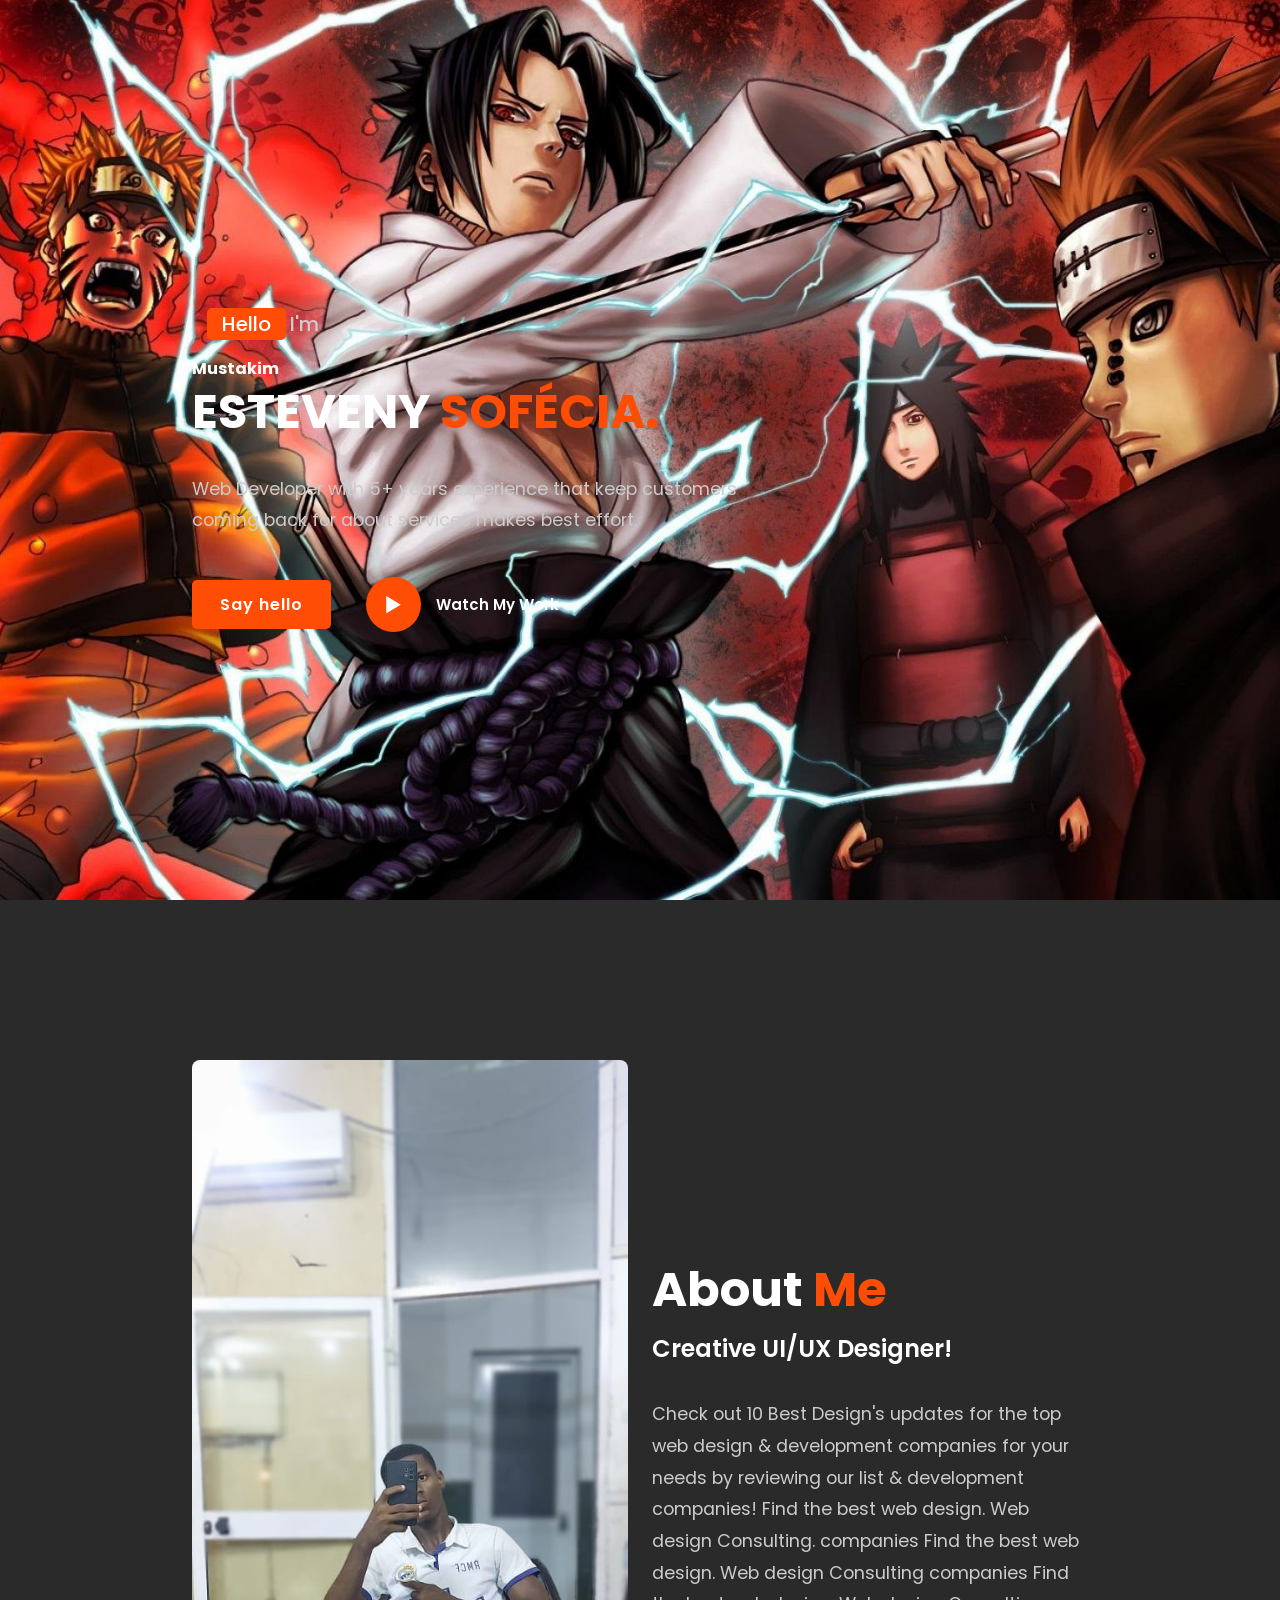
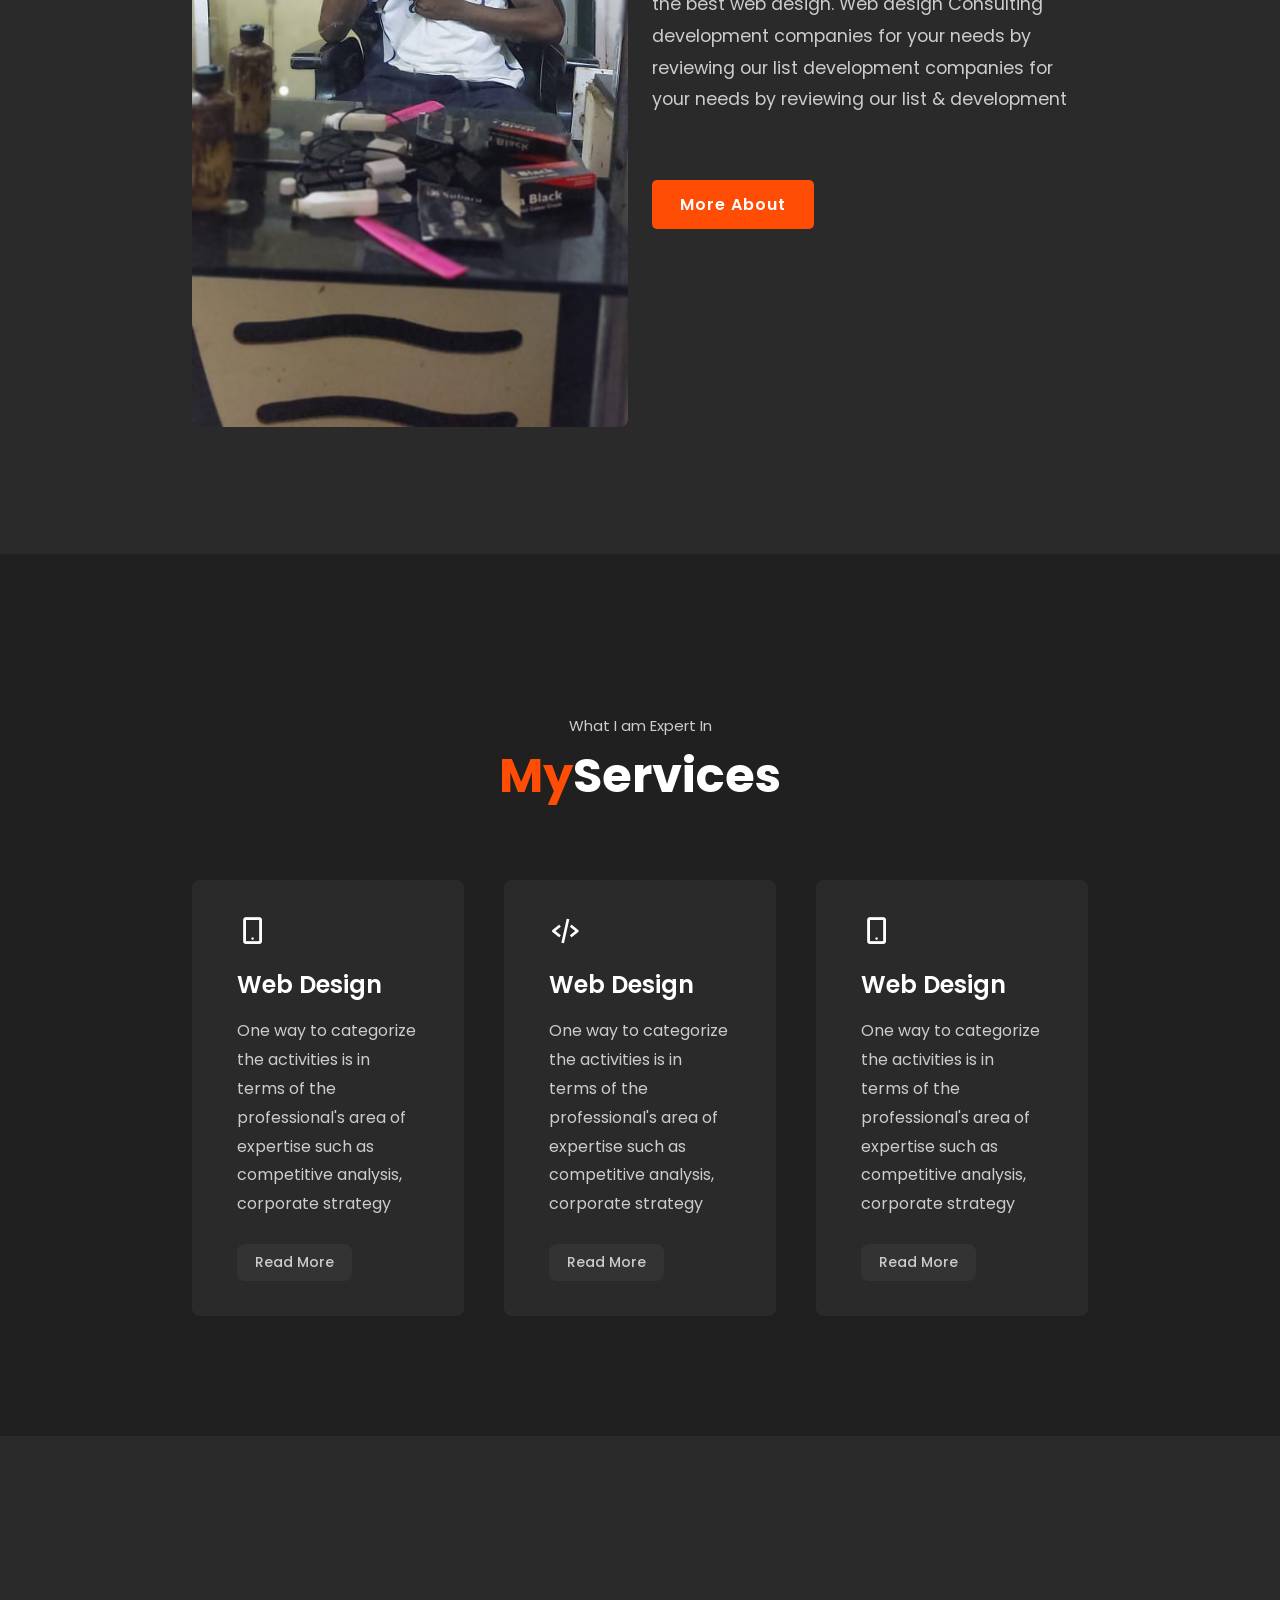
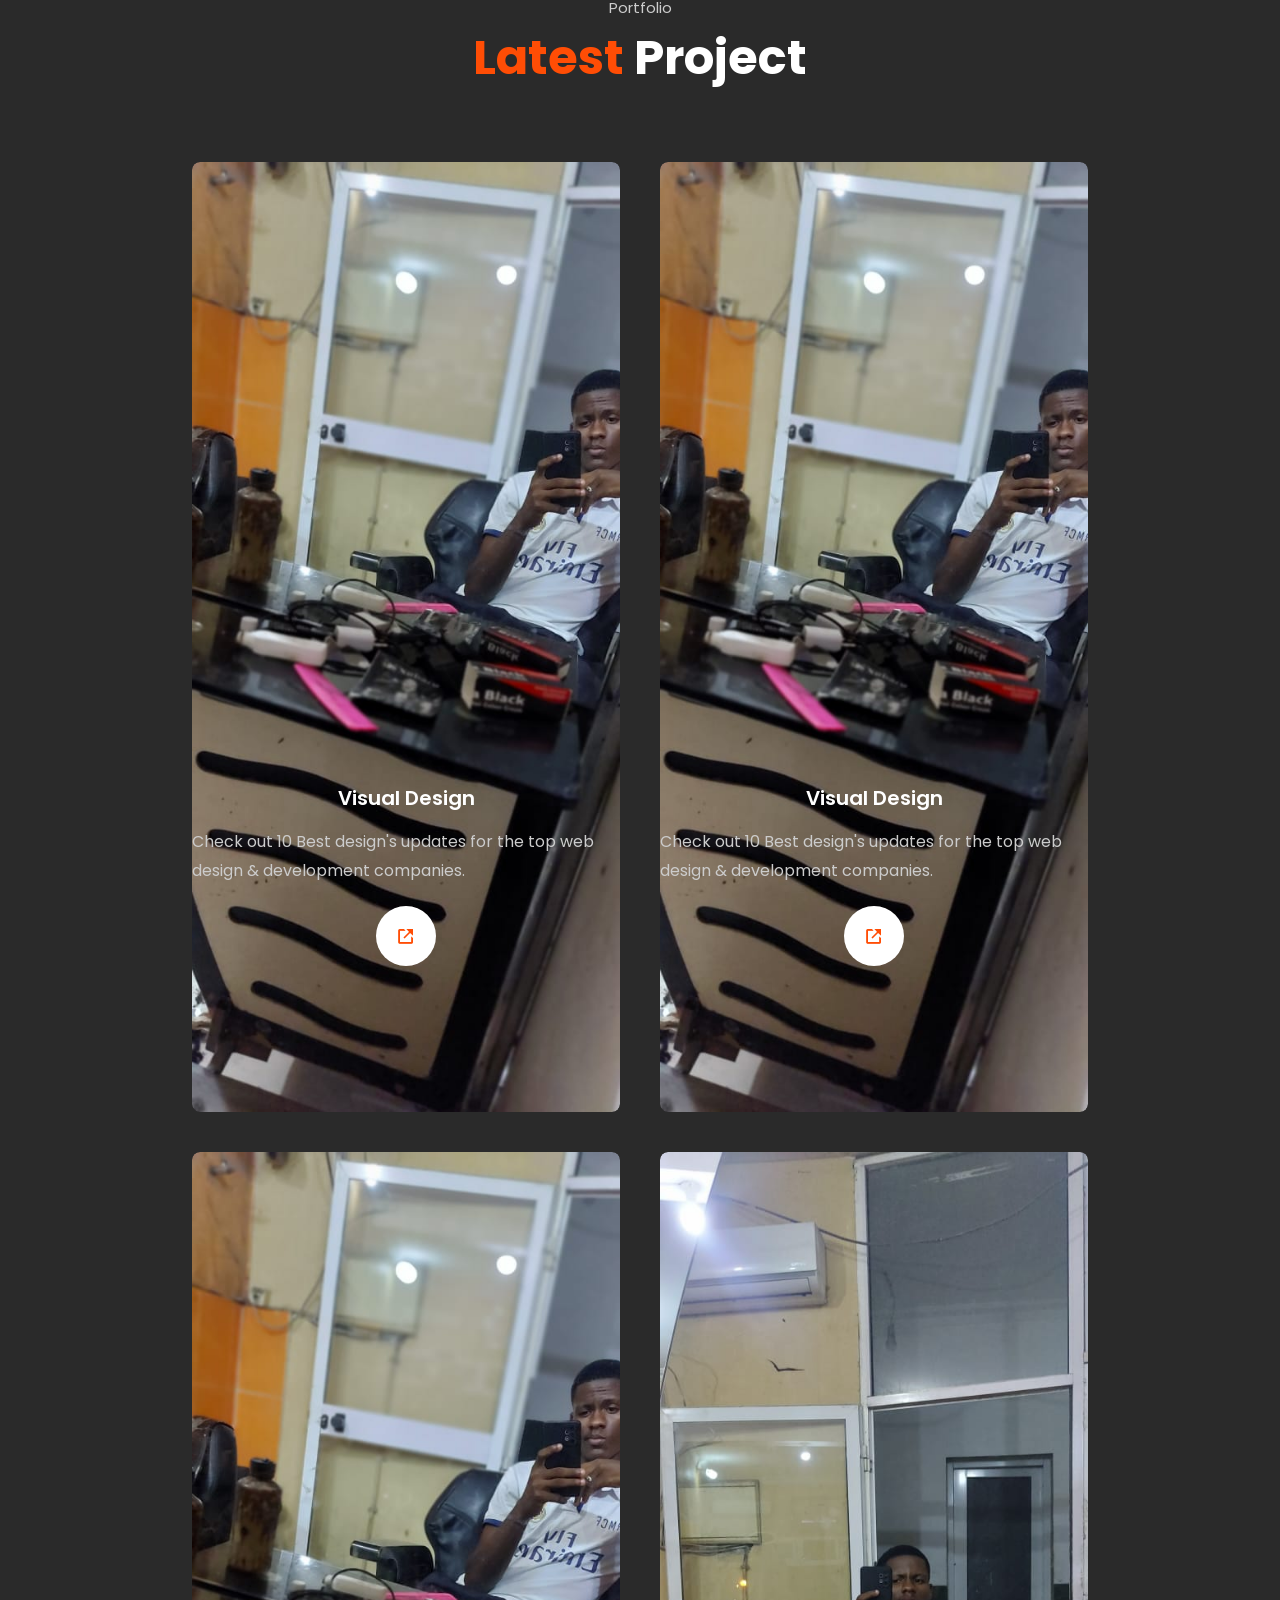
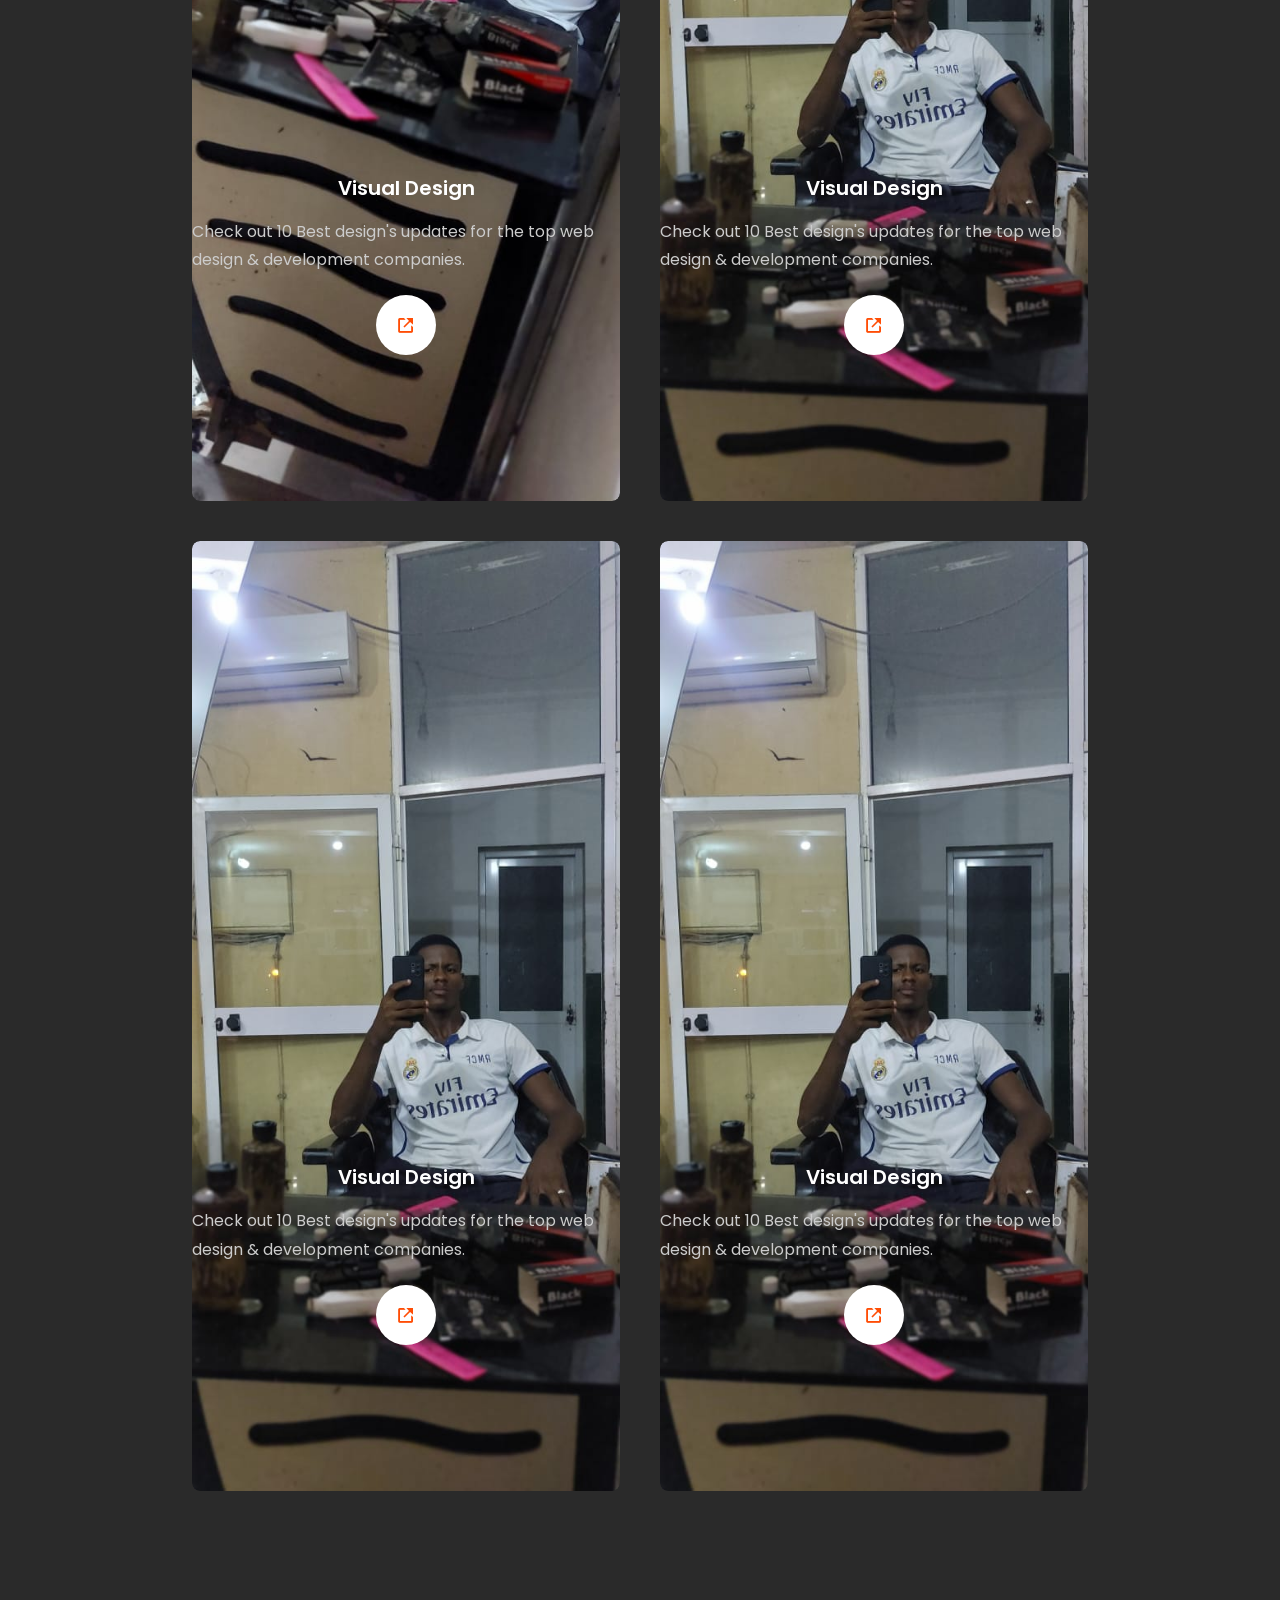
==== index.html @ de848548 "Meu projecto pessoal" ====
<!DOCTYPE html>
<html lang="en">
<head>
    <meta charset="UTF-8">
    <meta name="viewport" content="width=device-width, initial-scale=1.0">
    <link rel="stylesheet" href="Css/style.css">
    <link rel="stylesheet" href="https://unpkg.com/boxicons@latest/css/boxicons.min.css">

    <link rel="preconnect" href="https://fonts.googleapis.com">
    <link rel="preconnect" href="https://fonts.gstatic.com" crossorigin>
    <link href="https://fonts.googleapis.com/css2?family=Poppins:wght@300;400;500;600;700;800;900&display=swap" rel="stylesheet">
    <title>Document</title>
</head>
<body>
        <header>
            <a href="#" class="logo">Este<span>veny.</span></a>
    
            <ul class="navlist">
                <li><a href="#home" class="active">Home</a></li>
                <li><a href="#about">About Me</a></li>
                <li><a href="#services">Services</a></li>
                <li><a href="#photos">Photos</a></li>
                <li><a href="#contact">Contact Me</a></li>
            </ul>
    
            <div class="bx bx-menu" id="menu-icon"></div>
        </header>
    
        <section class="home" id="home">
           <div class="home-text">
            <div class="slide">
                <span class="one">Hello</span>
                <span class="two">I'm</span>
            </div>
            <h1>Mustakim</h1>
            <h3>ESTEVENY<span> SOFÉCIA.</span></h3>
            <p>Web Developer with 5+ years experience that keep customers <br> 
            coming back for about services makes best effort.</p>
            <div class="button">
                <a href="#" class="btn">Say hello</a>
                <a href="#" class="btn2"><span><i class='bx bx-play'></i></span>Watch My Work</a>
            </div>
           </div> 
        </section>
    
    <section class="about" id="about">
        <div class="about-img">
            <img src="img/IMG-20231221-WA0021.jpg" alt="">
        </div>

      <div class="about-text">
        <h2>About <span>Me</span></h2>
        <h4>Creative UI/UX Designer!</h4>
        <p>Check out 10 Best Design's updates for the top web design &
            development companies for your needs by reviewing our list & development
            companies! Find the best web design. Web design Consulting.
            companies Find the best web design. Web design Consulting
            companies Find the best web design. Web design Consulting
            development companies for your needs by reviewing our list
            development companies for your needs by reviewing our list & development
        </p>
        <a href="#" class="btn">More About</a>
      </div>  
    </section>

         <!----service section design-->
         <section class="services" id="services">
            <div class="main-text">
                <p>What I am Expert In</p>
                <h2><span>My</span>Services</h2>
            </div>
    
            <div class="services-content">
                <div class="box">
                    <div class="s-icons">
                        <i class='bx bx-mobile-alt'></i>
                    </div>
                    <h3>Web Design</h3>
                    <p>One way to categorize the activities is in terms of the
                        professional's area of expertise such as competitive analysis,
                        corporate strategy
                    </p>
                    <a href="#" class="read">Read More</a>
                </div>
                
                <div class="box">
                    <div class="s-icons">
                        <i class='bx bx-code-alt'></i>
                    </div>
                    <h3>Web Design</h3>
                    <p>One way to categorize the activities is in terms of the
                        professional's area of expertise such as competitive analysis,
                        corporate strategy
                    </p>
                    <a href="#" class="read">Read More</a>
                </div>
    
                <div class="box">
                    <div class="s-icons">
                        <i class='bx bx-mobile-alt'></i>
                    </div>
                    <h3>Web Design</h3>
                    <p>One way to categorize the activities is in terms of the
                        professional's area of expertise such as competitive analysis,
                        corporate strategy
                    </p>
                    <a href="#" class="read">Read More</a>
                </div>
            </div>
         </section>

              <!----portfolio section design-->
     <section class="photos" id="photos">
        <div class="main-text">
            <p>Portfolio</p>
            <h2><span>Latest</span> Project</h2>
        </div>

        <div class="portfolio-content">
            <div class="row">
                <img src="img 1/IMG-20231221-WA0015.jpg" alt="">
                <div class="layer">
                    <h5>Visual Design</h5>
                    <p>Check out 10 Best design's updates for the top web design &
                        development companies.
                    </p>
                    <a href="#"><i class='bx bx-link-external' ></i></a>
                </div>
            </div>

            <div class="row">
                <img src="img 1/IMG-20231221-WA0015.jpg" alt="">
                <div class="layer">
                    <h5>Visual Design</h5>
                    <p>Check out 10 Best design's updates for the top web design &
                        development companies.
                    </p>
                    <a href="#"><i class='bx bx-link-external' ></i></a>
                </div>
            </div>

            <div class="row">
                <img src="img 1/IMG-20231221-WA0015.jpg" alt="">
                <div class="layer">
                    <h5>Visual Design</h5>
                    <p>Check out 10 Best design's updates for the top web design &
                        development companies.
                    </p>
                    <a href="#"><i class='bx bx-link-external' ></i></a>
                </div>
            </div>

            <div class="row">
                <img src="img 1/IMG-20231221-WA0023.jpg" alt="">
                <div class="layer">
                    <h5>Visual Design</h5>
                    <p>Check out 10 Best design's updates for the top web design &
                        development companies.
                    </p>
                    <a href="#"><i class='bx bx-link-external' ></i></a>
                </div>
            </div>

            <div class="row">
                <img src="img 1/IMG-20231221-WA0023.jpg" alt="">
                <div class="layer">
                    <h5>Visual Design</h5>
                    <p>Check out 10 Best design's updates for the top web design &
                        development companies.
                    </p>
                    <a href="#"><i class='bx bx-link-external' ></i></a>
                </div>
            </div>

            <div class="row">
                <img src="img 1/IMG-20231221-WA0023.jpg" alt="">
                <div class="layer">
                    <h5>Visual Design</h5>
                    <p>Check out 10 Best design's updates for the top web design &
                        development companies.
                    </p>
                    <a href="#"><i class='bx bx-link-external' ></i></a>
                </div>
            </div>
        </div>
     </section>

</body>
</html>
---- Css/style.css ----
* {
    padding: 0;
    margin: 0;
    box-sizing: border-box;
    font-family: 'Poppins', sans-serif;
    text-decoration: none;
    list-style: none;
    scroll-behavior: smooth;
}

:root {
   --bg-color: #2a2a2a; 
   --second-bg-color: #202020;
   --text-color: #fff;
   --second-color: #ccc;
   --main-color: #ff4d05;
   --big-font: 5rem;
   --h2-font: 3rem;
   --p-font: 1.1rem;
}

body {
    background: var(--bg-color);
    color: var(--text-color);
}

header {
    position: fixed;
    width: 100%;
    top: 0;
    right: 0;
    display: flex;
    align-items: center;
    justify-content: space-between;
    background: transparent;
    padding: 22px 15%;
    border-bottom: 1px solid transparent;
    transition: all .45s ease;
}

.logo {
    color: var(--text-color);
    font-size: 35px;
    font-weight: 700;
    letter-spacing: 1px;
}

span {
    color: var(--main-color);
}

.navlist {
    display: flex;
    flex-direction: row;
    gap: 1.1rem;
}

.navlist a {
    color: var(--second-color);
    font-size: 17px;
    font-weight: 500;
    transition: all .45s ease;
}

.navlist a:hover{
    color: var(--main-color);
}

.navlist a.active{
    color: var(--main-color);
}

#menu-icon {
    font-size: 35px;
    color: var(--text-color);
    z-index: 10001;
    cursor: pointer;
    margin-left: 25px;
    display: none;
}

section {
  padding: 160px 15% 120px;  
}

.home {
  position: relative;
  height: 100vh;
  width: 100%;
  background-image: url("../img/R.jfif");
  background-size: cover;
  background-position: center;
  display: flex;
  align-items: center;
  justify-content: flex-start;
}

.slide {
    margin-bottom: 20px;
}

.one {
    display: inline-block;
    margin-left: 15px;
    height: 32px;
    padding: 0 15px;
    line-height: 32px;
    font-size: 20px;
    font-weight: 500;
    border-radius: 5px;
    background: var(--main-color);
    color: var(--text-color);
}

.two {
    display: inline-block;
    color: var(--second-color);
    font-size: 20px;
    font-weight: 500;
}

.home-text h1 {
    font-size: var(--bg-color);
    font-weight: 700;
    color: var(--text-color);
    line-height: 1.1;
    margin: 0 0 8px;
}

.home-text h3 {
    color: var(--text-color);
    margin: 0 0 35px;
    font-size: 3rem;
    font-weight: 700;
    line-height: 1.1;
}

.home-text p {
    color: var(--second-color);
    font-size: var(--p-font);
    line-height: 1.8;
    margin-bottom: 40px;
}

.button {
    display: inline-flex;
    align-items: center;
    justify-content: center;
}

.btn {
    display: inline-block;
    padding: 12px 28px;
    background: var(--main-color);
    border-radius: 5px;
    color: var(--text-color);
    font-size: 1rem;
    letter-spacing: 1px;
    font-weight: 600;
    transition: all .45s ease;
}

.btn:hover{
   transform: scale(0.9); 
}

.btn2 {
    display: inline-flex;
    align-items: center;
    justify-content: center;
    font-size: 15px;
    font-weight: 600;
    color: var(--text-color);
    margin-left: 35px;
}

.btn2 span i {
    height: 55px;
    width: 55px;
    background: var(--main-color);
    color: var(--text-color);
    display: flex;
    align-items: center;
    justify-content: center;
    font-size: 35px;
    border-radius: 50%;
    margin-right: 15px;
    transition: all .45s ease;
}

.btn2 span i:hover{ 
    transform: scale(1.1) translateY(5px);
}

header.sticky{
    background: var(--bg-color);
    border-bottom: 1px solid #ffffff1a;
    padding: 12px 15%;
}

.about {
    display: grid;
    grid-template-columns: repeat(2, 1fr);
    align-items: center;
    gap: 1.5rem;
}

.about-img img {
    max-width: 530px;
    height: auto;
    width: 100%;
    border-radius: 8px;
}

.about-text h2{
    font-size: var(--h2-font);
    line-height: 1;
}

.about-text h4 {
    font-size: 24px;
    font-weight: 600;
    color: var(--text-color);
    line-height: 1.7;
    margin: 15px 0 30px;
}

.about-text p {
    color: var(--second-color);
    font-size: var(--p-font);
    line-height: 1.8;
    margin-bottom: 4rem;
}


.services {
    background: var(--second-bg-color);
}

.main-text {
    text-align: center;
}

.main-text p {
    color: var(--second-color);
    font-size: 15px;
    margin-bottom: 15px;
}

.main-text h2 {
    font-size: var(--h2-font);
    line-height: 1;
}

.services-content {
    display: grid;
    grid-template-columns: repeat(auto-fit, minmax(250px, auto));
    align-items: center;
    gap: 2.5rem;
    margin-top: 5rem;
}

.box {
    background: var(--bg-color);
    padding: 35px 45px;
    border-radius: 8px;
    transition: all .45s ease;
}

.s-icons i {
    font-size: 32px;
    margin-bottom: 20px;
}

.box h3 {
    font-size: 24px;
    font-weight: 600;
    color: var(--text-color);
    margin-bottom: 15px;
}

.box p {
    color: var(--second-color);
    font-size: 1rem;
    line-height: 1.8;
    margin-bottom: 25px;
}

.read {
   display: inline-block;
   padding: 8px 18px;
   background: #333333; 
   color: var(--second-color);
   font-size: 14px;
   font-weight: 500;
   border-radius: 8px;
   transition: all .45s ease;
}

.read:hover{
    letter-spacing: 1px;
    background: #ffffff99;
    color: var(--text-color);
}

.box:hover{
    transform: translateY(-8px);
    cursor: pointer;
}


.portfolio-content {
    display: grid;
    grid-template-columns: repeat(auto-fit, minmax(350px, auto));
    align-items: center;
    gap: 2.5rem;
    margin-top: 5rem;
}

.row {
    position: relative;
    overflow: hidden;
    border-radius: 8px;
    cursor: pointer;
}

.row img {
    width: 100%;
    height: 20%;
    border-radius: 8px;
    display: block;
    transition: transform 0.5s;
}

.layer {
    width: 100%;
    height: 50%;
    position: absolute;
    border-radius: 8px;
    left: 0;
    bottom: 0;
    overflow: hidden;
    display: flex;
    flex-direction: column;
    align-items: center;
    justify-content: center;
    position: 0 40px;
    transition: height 0.5s;
}

.layer h5 {
    font-size: 20px;
    font-weight: 600;
    margin-bottom: 15px;
}

.layer p {
    color: var(--second-color);
    font-size: 1rem;
    line-height: 1.8;
}

.layer i {
    color: var(--main-color);
    margin-top: 20px;
    font-size: 20px;
    background: var(--text-color);
    width: 60px;
    height: 60px;
    display: flex;
    align-items: center;
    justify-content: center;
    border-radius: 50%;
}

.row:hover img{
    transform: scale(1.1);
}

.row:hover .layer{
    height: 100%;
}
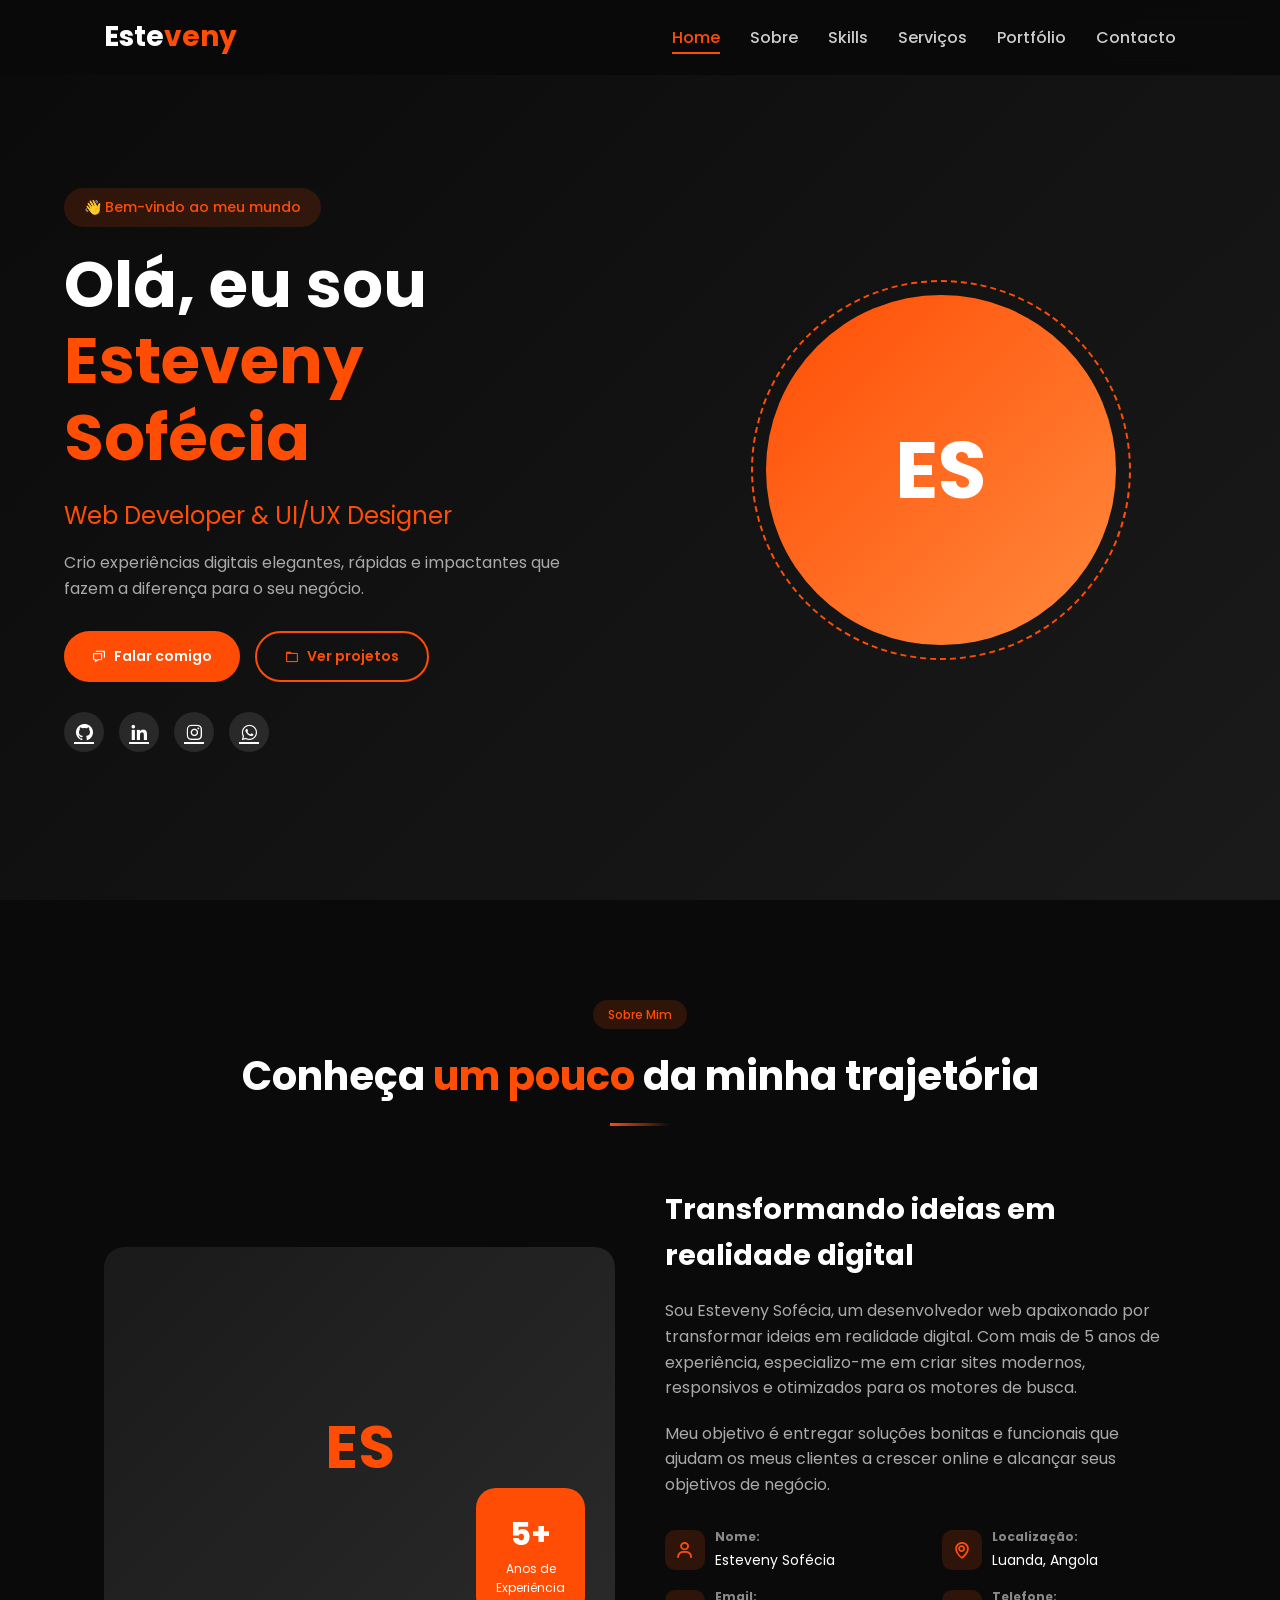
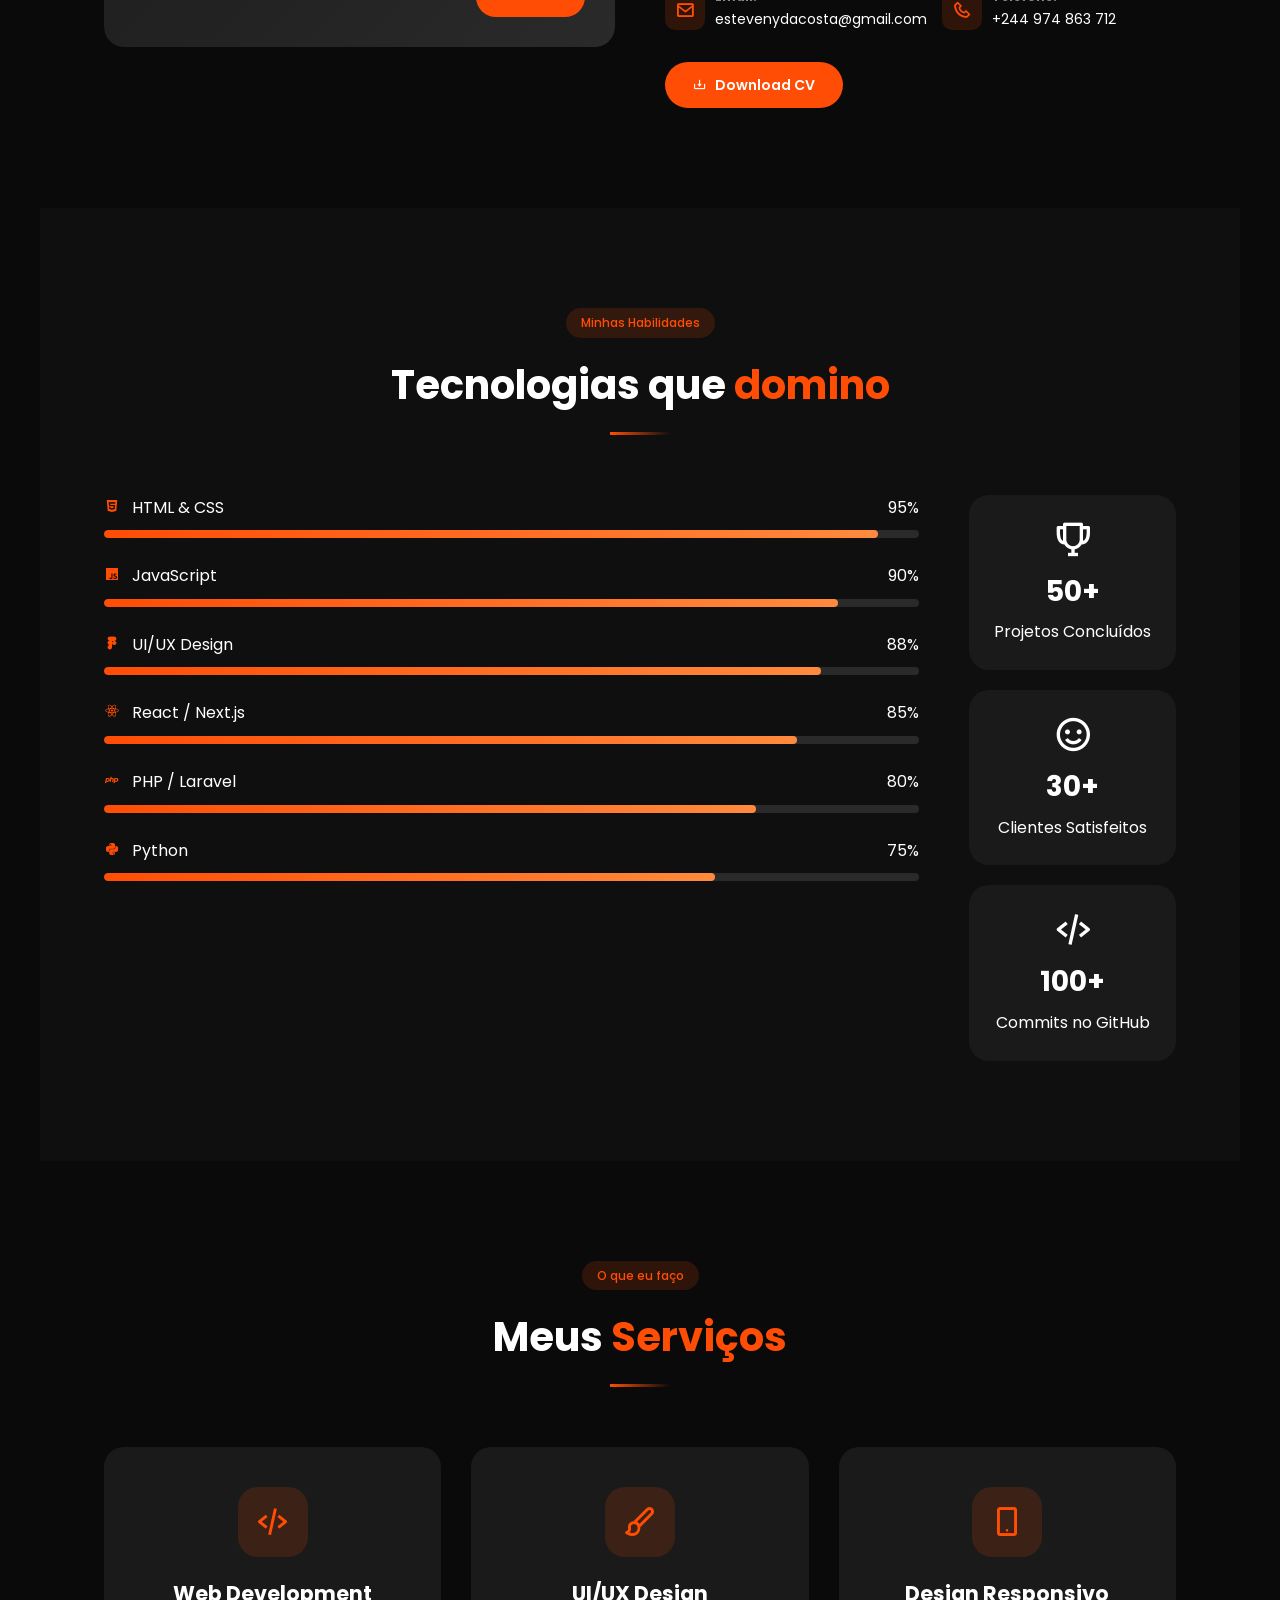
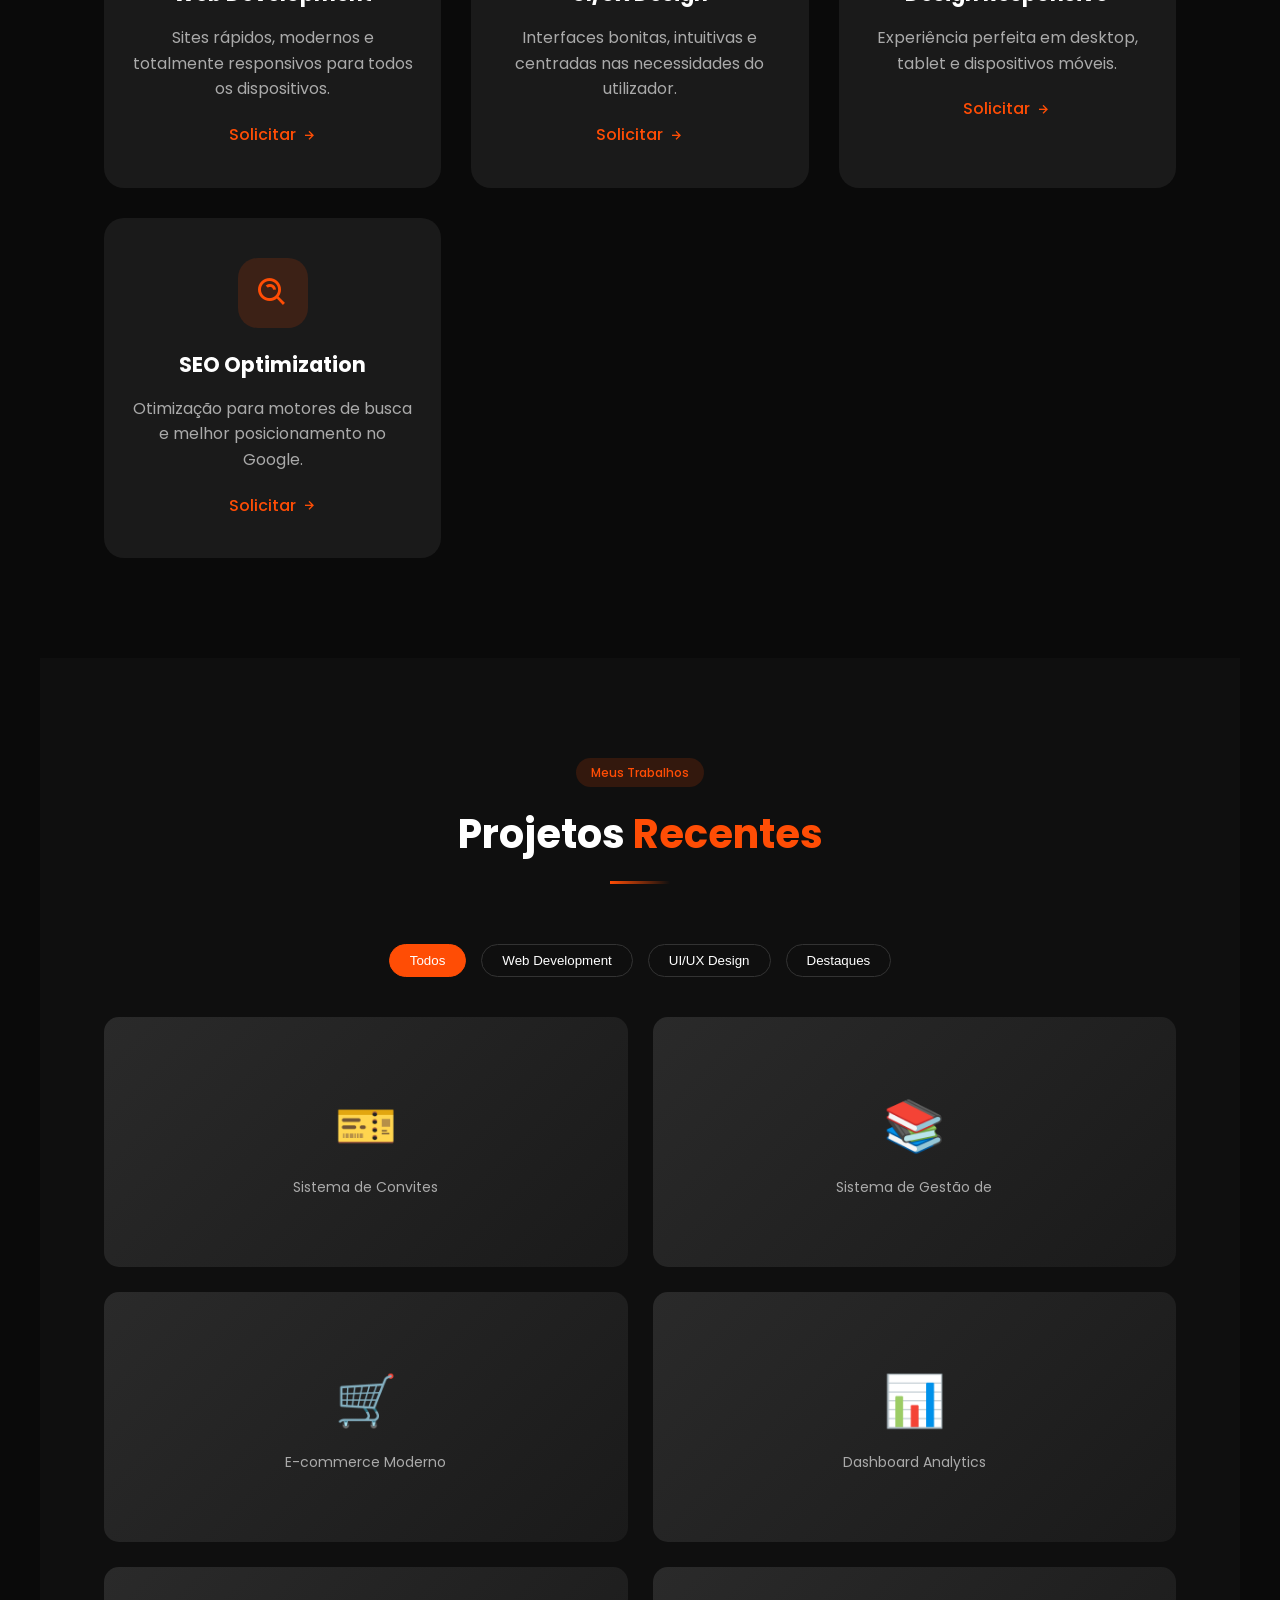
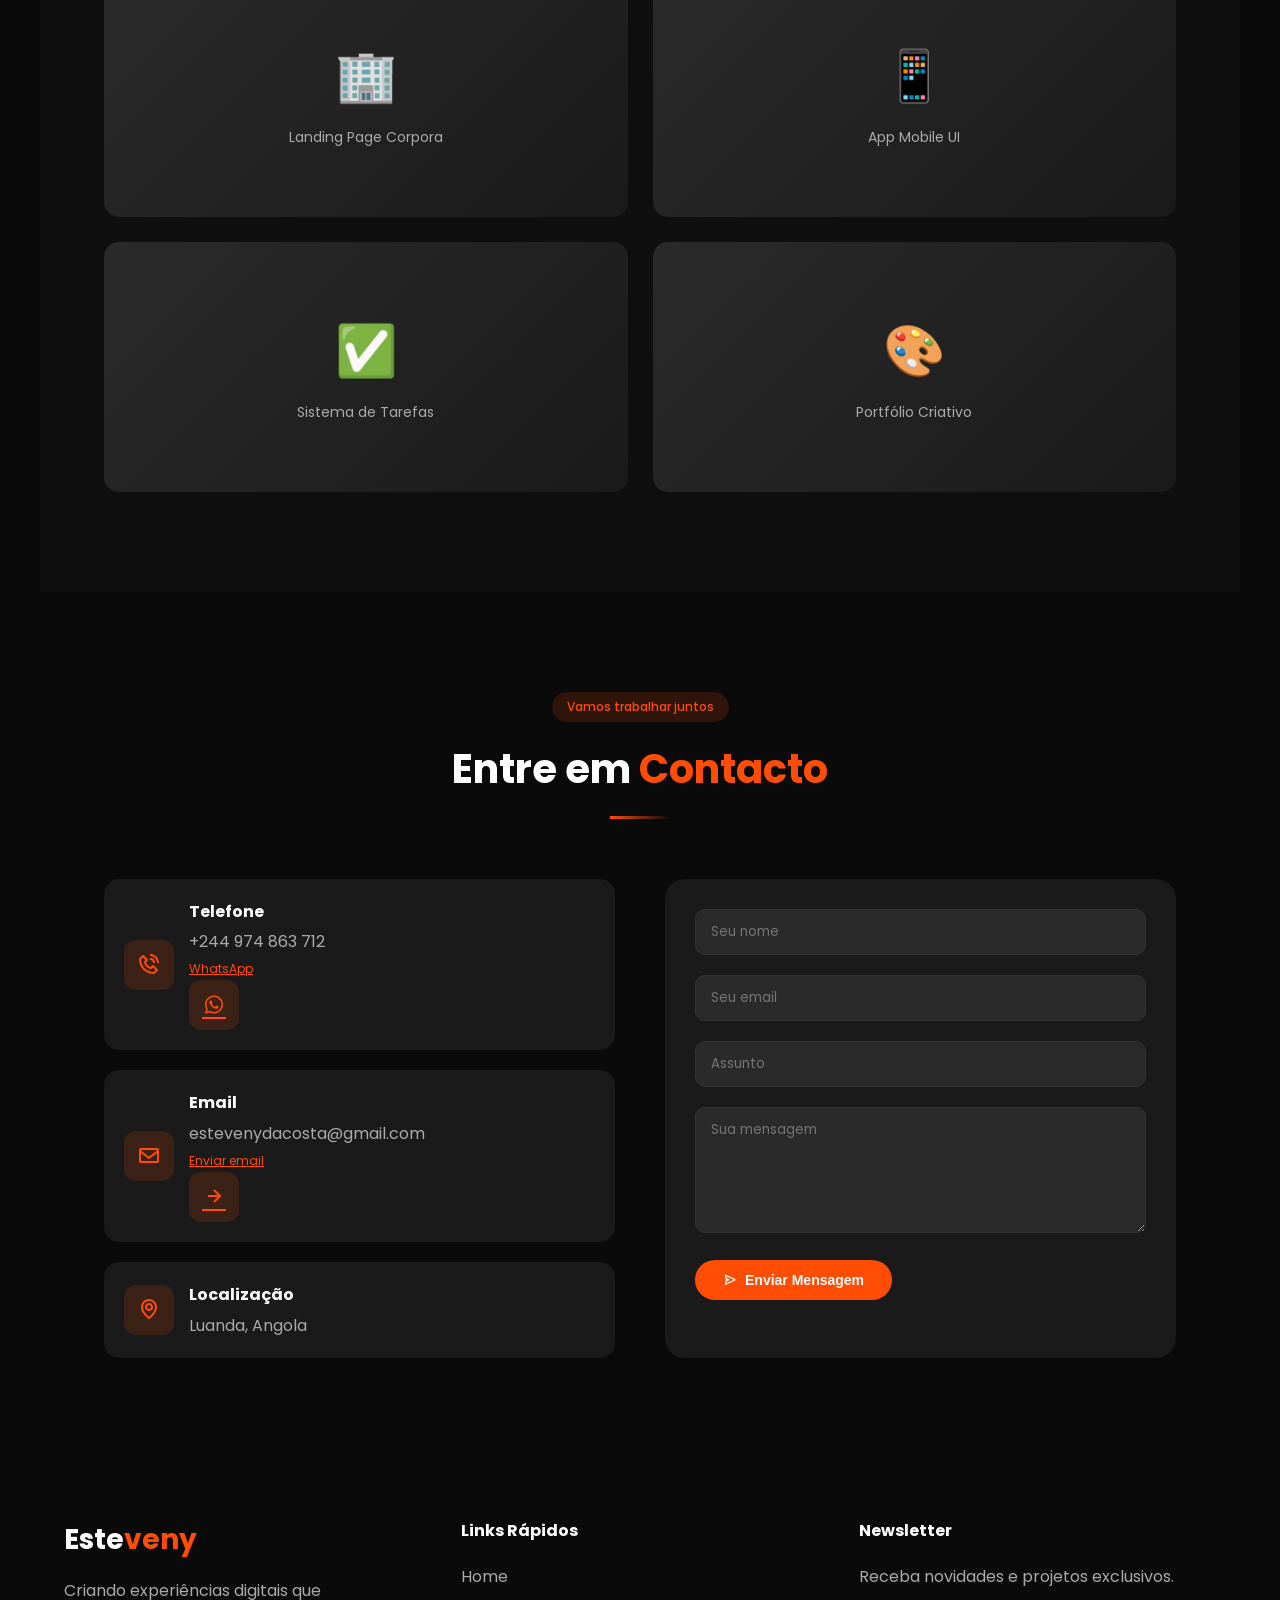
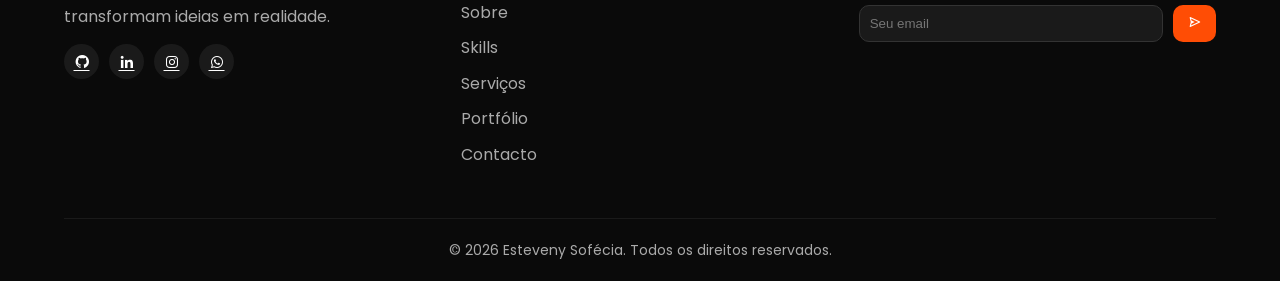
==== commit c8cd69c6: "Novo portfolio premium com animações" ====
--- a/index.html
+++ b/index.html
@@ -1,189 +1,417 @@
 <!DOCTYPE html>
-<html lang="en">
+<html lang="pt">
 <head>
     <meta charset="UTF-8">
-    <meta name="viewport" content="width=device-width, initial-scale=1.0">
-    <link rel="stylesheet" href="Css/style.css">
+    <meta name="viewport" content="width=device-width, initial-scale=1.0, user-scalable=yes">
+    <title>Esteveny Sofécia | Web Developer & UI/UX Designer</title>
     <link rel="stylesheet" href="https://unpkg.com/boxicons@latest/css/boxicons.min.css">
-
-    <link rel="preconnect" href="https://fonts.googleapis.com">
-    <link rel="preconnect" href="https://fonts.gstatic.com" crossorigin>
-    <link href="https://fonts.googleapis.com/css2?family=Poppins:wght@300;400;500;600;700;800;900&display=swap" rel="stylesheet">
-    <title>Document</title>
+    <link href="https://fonts.googleapis.com/css2?family=Poppins:wght@300;400;500;600;700;800&display=swap" rel="stylesheet">
+    <link rel="stylesheet" href="/Css/style.css">
+    <style>
+        .profile-img-placeholder {
+            width: 100%;
+            height: 100%;
+            background: linear-gradient(135deg, #ff4d05, #ff8a3d);
+            border-radius: 50%;
+            display: flex;
+            align-items: center;
+            justify-content: center;
+            font-size: 80px;
+            font-weight: 700;
+            color: white;
+            font-family: 'Poppins', sans-serif;
+        }
+        .about-img-placeholder {
+            width: 100%;
+            height: 400px;
+            background: linear-gradient(135deg, #1a1a1a, #2a2a2a);
+            border-radius: 20px;
+            display: flex;
+            align-items: center;
+            justify-content: center;
+            font-size: 60px;
+            font-weight: 700;
+            color: #ff4d05;
+            font-family: 'Poppins', sans-serif;
+        }
+        .portfolio-img-placeholder {
+            width: 100%;
+            height: 250px;
+            background: linear-gradient(135deg, #2a2a2a, #1a1a1a);
+            display: flex;
+            flex-direction: column;
+            align-items: center;
+            justify-content: center;
+            gap: 10px;
+            font-size: 50px;
+            font-weight: 700;
+            color: #ff4d05;
+            transition: transform 0.5s;
+        }
+        .portfolio-img-placeholder span {
+            font-size: 14px;
+            color: #aaa;
+        }
+        .project-tech {
+            display: flex;
+            gap: 8px;
+            flex-wrap: wrap;
+            margin-top: 10px;
+        }
+        .tech-badge {
+            background: rgba(255, 77, 5, 0.2);
+            padding: 3px 10px;
+            border-radius: 20px;
+            font-size: 10px;
+            color: #ff4d05;
+        }
+        .project-link {
+            display: inline-flex;
+            align-items: center;
+            gap: 5px;
+            margin-top: 10px;
+            color: #ff4d05;
+            text-decoration: none;
+            font-size: 13px;
+        }
+        .project-link:hover {
+            text-decoration: underline;
+        }
+    </style>
 </head>
 <body>
-        <header>
-            <a href="#" class="logo">Este<span>veny.</span></a>
-    
-            <ul class="navlist">
-                <li><a href="#home" class="active">Home</a></li>
-                <li><a href="#about">About Me</a></li>
-                <li><a href="#services">Services</a></li>
-                <li><a href="#photos">Photos</a></li>
-                <li><a href="#contact">Contact Me</a></li>
+    <!-- Preloader -->
+    <div class="preloader">
+        <div class="loader"></div>
+    </div>
+
+    <!-- Navbar -->
+    <nav class="navbar">
+        <div class="nav-container">
+            <a href="#" class="logo">Este<span>veny</span></a>
+            <ul class="nav-links">
+                <li><a href="#home" class="nav-link active">Home</a></li>
+                <li><a href="#about" class="nav-link">Sobre</a></li>
+                <li><a href="#skills" class="nav-link">Skills</a></li>
+                <li><a href="#services" class="nav-link">Serviços</a></li>
+                <li><a href="#portfolio" class="nav-link">Portfólio</a></li>
+                <li><a href="#contact" class="nav-link">Contacto</a></li>
             </ul>
-    
-            <div class="bx bx-menu" id="menu-icon"></div>
-        </header>
-    
-        <section class="home" id="home">
-           <div class="home-text">
-            <div class="slide">
-                <span class="one">Hello</span>
-                <span class="two">I'm</span>
-            </div>
-            <h1>Mustakim</h1>
-            <h3>ESTEVENY<span> SOFÉCIA.</span></h3>
-            <p>Web Developer with 5+ years experience that keep customers <br> 
-            coming back for about services makes best effort.</p>
-            <div class="button">
-                <a href="#" class="btn">Say hello</a>
-                <a href="#" class="btn2"><span><i class='bx bx-play'></i></span>Watch My Work</a>
-            </div>
-           </div> 
-        </section>
-    
-    <section class="about" id="about">
-        <div class="about-img">
-            <img src="img/IMG-20231221-WA0021.jpg" alt="">
-        </div>
-
-      <div class="about-text">
-        <h2>About <span>Me</span></h2>
-        <h4>Creative UI/UX Designer!</h4>
-        <p>Check out 10 Best Design's updates for the top web design &
-            development companies for your needs by reviewing our list & development
-            companies! Find the best web design. Web design Consulting.
-            companies Find the best web design. Web design Consulting
-            companies Find the best web design. Web design Consulting
-            development companies for your needs by reviewing our list
-            development companies for your needs by reviewing our list & development
-        </p>
-        <a href="#" class="btn">More About</a>
-      </div>  
-    </section>
-
-         <!----service section design-->
-         <section class="services" id="services">
-            <div class="main-text">
-                <p>What I am Expert In</p>
-                <h2><span>My</span>Services</h2>
-            </div>
-    
-            <div class="services-content">
-                <div class="box">
-                    <div class="s-icons">
-                        <i class='bx bx-mobile-alt'></i>
-                    </div>
-                    <h3>Web Design</h3>
-                    <p>One way to categorize the activities is in terms of the
-                        professional's area of expertise such as competitive analysis,
-                        corporate strategy
-                    </p>
-                    <a href="#" class="read">Read More</a>
-                </div>
-                
-                <div class="box">
-                    <div class="s-icons">
-                        <i class='bx bx-code-alt'></i>
-                    </div>
-                    <h3>Web Design</h3>
-                    <p>One way to categorize the activities is in terms of the
-                        professional's area of expertise such as competitive analysis,
-                        corporate strategy
-                    </p>
-                    <a href="#" class="read">Read More</a>
-                </div>
-    
-                <div class="box">
-                    <div class="s-icons">
-                        <i class='bx bx-mobile-alt'></i>
-                    </div>
-                    <h3>Web Design</h3>
-                    <p>One way to categorize the activities is in terms of the
-                        professional's area of expertise such as competitive analysis,
-                        corporate strategy
-                    </p>
-                    <a href="#" class="read">Read More</a>
-                </div>
-            </div>
-         </section>
-
-              <!----portfolio section design-->
-     <section class="photos" id="photos">
-        <div class="main-text">
-            <p>Portfolio</p>
-            <h2><span>Latest</span> Project</h2>
-        </div>
-
-        <div class="portfolio-content">
-            <div class="row">
-                <img src="img 1/IMG-20231221-WA0015.jpg" alt="">
-                <div class="layer">
-                    <h5>Visual Design</h5>
-                    <p>Check out 10 Best design's updates for the top web design &
-                        development companies.
-                    </p>
-                    <a href="#"><i class='bx bx-link-external' ></i></a>
-                </div>
-            </div>
-
-            <div class="row">
-                <img src="img 1/IMG-20231221-WA0015.jpg" alt="">
-                <div class="layer">
-                    <h5>Visual Design</h5>
-                    <p>Check out 10 Best design's updates for the top web design &
-                        development companies.
-                    </p>
-                    <a href="#"><i class='bx bx-link-external' ></i></a>
-                </div>
-            </div>
-
-            <div class="row">
-                <img src="img 1/IMG-20231221-WA0015.jpg" alt="">
-                <div class="layer">
-                    <h5>Visual Design</h5>
-                    <p>Check out 10 Best design's updates for the top web design &
-                        development companies.
-                    </p>
-                    <a href="#"><i class='bx bx-link-external' ></i></a>
-                </div>
-            </div>
-
-            <div class="row">
-                <img src="img 1/IMG-20231221-WA0023.jpg" alt="">
-                <div class="layer">
-                    <h5>Visual Design</h5>
-                    <p>Check out 10 Best design's updates for the top web design &
-                        development companies.
-                    </p>
-                    <a href="#"><i class='bx bx-link-external' ></i></a>
-                </div>
-            </div>
-
-            <div class="row">
-                <img src="img 1/IMG-20231221-WA0023.jpg" alt="">
-                <div class="layer">
-                    <h5>Visual Design</h5>
-                    <p>Check out 10 Best design's updates for the top web design &
-                        development companies.
-                    </p>
-                    <a href="#"><i class='bx bx-link-external' ></i></a>
-                </div>
-            </div>
-
-            <div class="row">
-                <img src="img 1/IMG-20231221-WA0023.jpg" alt="">
-                <div class="layer">
-                    <h5>Visual Design</h5>
-                    <p>Check out 10 Best design's updates for the top web design &
-                        development companies.
-                    </p>
-                    <a href="#"><i class='bx bx-link-external' ></i></a>
-                </div>
-            </div>
-        </div>
-     </section>
-
+            <div class="menu-icon" id="menu-icon"><i class='bx bx-menu'></i></div>
+        </div>
+    </nav>
+
+    <!-- Hero Section -->
+    <section id="home" class="hero">
+        <div class="hero-content">
+            <div class="hero-badge">👋 Bem-vindo ao meu mundo</div>
+            <h1>Olá, eu sou <span class="highlight" id="typed"></span></h1>
+            <p class="subtitle">Web Developer & UI/UX Designer</p>
+            <p class="description">Crio experiências digitais elegantes, rápidas e impactantes que fazem a diferença para o seu negócio.</p>
+            <div class="hero-buttons">
+                <a href="#contact" class="btn primary"><i class='bx bx-chat'></i> Falar comigo</a>
+                <a href="#portfolio" class="btn secondary"><i class='bx bx-folder'></i> Ver projetos</a>
+            </div>
+            <div class="social-links">
+                <a href="https://github.com/EstevenySofecia" target="_blank"><i class='bx bxl-github'></i></a>
+                <a href="https://www.linkedin.com/in/esteveny-dacosta-0521702a6/" target="_blank"><i class='bx bxl-linkedin'></i></a>
+                <a href="https://www.instagram.com/iam_esteveny/" target="_blank"><i class='bx bxl-instagram'></i></a>
+                <a href="https://wa.me/244974863712" target="_blank"><i class='bx bxl-whatsapp'></i></a>
+            </div>
+        </div>
+        <div class="hero-image">
+            <div class="image-wrapper">
+                <div class="profile-img-placeholder">ES</div>
+                <div class="image-ring"></div>
+            </div>
+        </div>
+    </section>
+
+    <!-- About Section -->
+    <section id="about" class="section">
+        <div class="section-header">
+            <span class="section-tag">Sobre Mim</span>
+            <h2>Conheça <span>um pouco</span> da minha trajetória</h2>
+            <div class="section-line"></div>
+        </div>
+        <div class="about-grid">
+            <div class="about-image">
+                <div class="about-img-wrapper">
+                    <div class="about-img-placeholder">ES</div>
+                </div>
+                <div class="experience-badge">
+                    <span>5+</span>
+                    <p>Anos de<br>Experiência</p>
+                </div>
+            </div>
+            <div class="about-text">
+                <h3>Transformando ideias em realidade digital</h3>
+                <p>Sou Esteveny Sofécia, um desenvolvedor web apaixonado por transformar ideias em realidade digital. Com mais de 5 anos de experiência, especializo-me em criar sites modernos, responsivos e otimizados para os motores de busca.</p>
+                <p>Meu objetivo é entregar soluções bonitas e funcionais que ajudam os meus clientes a crescer online e alcançar seus objetivos de negócio.</p>
+                <div class="about-info">
+                    <div class="info-item">
+                        <i class='bx bx-user'></i>
+                        <div>
+                            <strong>Nome:</strong>
+                            <span>Esteveny Sofécia</span>
+                        </div>
+                    </div>
+                    <div class="info-item">
+                        <i class='bx bx-map'></i>
+                        <div>
+                            <strong>Localização:</strong>
+                            <span>Luanda, Angola</span>
+                        </div>
+                    </div>
+                    <div class="info-item">
+                        <i class='bx bx-envelope'></i>
+                        <div>
+                            <strong>Email:</strong>
+                            <span>estevenydacosta@gmail.com</span>
+                        </div>
+                    </div>
+                    <div class="info-item">
+                        <i class='bx bx-phone'></i>
+                        <div>
+                            <strong>Telefone:</strong>
+                            <span>+244 974 863 712</span>
+                        </div>
+                    </div>
+                </div>
+                <a href="#contact" class="btn primary"><i class='bx bx-download'></i> Download CV</a>
+            </div>
+        </div>
+    </section>
+
+    <!-- Skills Section -->
+    <section id="skills" class="section bg-dark">
+        <div class="section-header">
+            <span class="section-tag">Minhas Habilidades</span>
+            <h2>Tecnologias que <span>domino</span></h2>
+            <div class="section-line"></div>
+        </div>
+        <div class="skills-wrapper">
+            <div class="skills-container">
+                <div class="skill">
+                    <div class="skill-info">
+                        <span><i class='bx bxl-html5'></i> HTML &amp; CSS</span>
+                        <span>95%</span>
+                    </div>
+                    <div class="skill-bar"><div class="progress" data-width="95"></div></div>
+                </div>
+                <div class="skill">
+                    <div class="skill-info">
+                        <span><i class='bx bxl-javascript'></i> JavaScript</span>
+                        <span>90%</span>
+                    </div>
+                    <div class="skill-bar"><div class="progress" data-width="90"></div></div>
+                </div>
+                <div class="skill">
+                    <div class="skill-info">
+                        <span><i class='bx bxl-figma'></i> UI/UX Design</span>
+                        <span>88%</span>
+                    </div>
+                    <div class="skill-bar"><div class="progress" data-width="88"></div></div>
+                </div>
+                <div class="skill">
+                    <div class="skill-info">
+                        <span><i class='bx bxl-react'></i> React / Next.js</span>
+                        <span>85%</span>
+                    </div>
+                    <div class="skill-bar"><div class="progress" data-width="85"></div></div>
+                </div>
+                <div class="skill">
+                    <div class="skill-info">
+                        <span><i class='bx bxl-php'></i> PHP / Laravel</span>
+                        <span>80%</span>
+                    </div>
+                    <div class="skill-bar"><div class="progress" data-width="80"></div></div>
+                </div>
+                <div class="skill">
+                    <div class="skill-info">
+                        <span><i class='bx bxl-python'></i> Python</span>
+                        <span>75%</span>
+                    </div>
+                    <div class="skill-bar"><div class="progress" data-width="75"></div></div>
+                </div>
+            </div>
+            <div class="skills-extra">
+                <div class="extra-card">
+                    <i class='bx bx-trophy'></i>
+                    <h4>50+</h4>
+                    <p>Projetos Concluídos</p>
+                </div>
+                <div class="extra-card">
+                    <i class='bx bx-smile'></i>
+                    <h4>30+</h4>
+                    <p>Clientes Satisfeitos</p>
+                </div>
+                <div class="extra-card">
+                    <i class='bx bx-code-alt'></i>
+                    <h4>100+</h4>
+                    <p>Commits no GitHub</p>
+                </div>
+            </div>
+        </div>
+    </section>
+
+    <!-- Services Section -->
+    <section id="services" class="section">
+        <div class="section-header">
+            <span class="section-tag">O que eu faço</span>
+            <h2>Meus <span>Serviços</span></h2>
+            <div class="section-line"></div>
+        </div>
+        <div class="services-grid">
+            <div class="service-card">
+                <div class="service-icon"><i class='bx bx-code-alt'></i></div>
+                <h3>Web Development</h3>
+                <p>Sites rápidos, modernos e totalmente responsivos para todos os dispositivos.</p>
+                <a href="#contact" class="service-link">Solicitar <i class='bx bx-right-arrow-alt'></i></a>
+            </div>
+            <div class="service-card">
+                <div class="service-icon"><i class='bx bx-paint'></i></div>
+                <h3>UI/UX Design</h3>
+                <p>Interfaces bonitas, intuitivas e centradas nas necessidades do utilizador.</p>
+                <a href="#contact" class="service-link">Solicitar <i class='bx bx-right-arrow-alt'></i></a>
+            </div>
+            <div class="service-card">
+                <div class="service-icon"><i class='bx bx-mobile-alt'></i></div>
+                <h3>Design Responsivo</h3>
+                <p>Experiência perfeita em desktop, tablet e dispositivos móveis.</p>
+                <a href="#contact" class="service-link">Solicitar <i class='bx bx-right-arrow-alt'></i></a>
+            </div>
+            <div class="service-card">
+                <div class="service-icon"><i class='bx bx-search-alt'></i></div>
+                <h3>SEO Optimization</h3>
+                <p>Otimização para motores de busca e melhor posicionamento no Google.</p>
+                <a href="#contact" class="service-link">Solicitar <i class='bx bx-right-arrow-alt'></i></a>
+            </div>
+        </div>
+    </section>
+
+    <!-- Portfolio Section -->
+    <section id="portfolio" class="section bg-dark">
+        <div class="section-header">
+            <span class="section-tag">Meus Trabalhos</span>
+            <h2>Projetos <span>Recentes</span></h2>
+            <div class="section-line"></div>
+        </div>
+        <div class="portfolio-filters">
+            <button class="filter-btn active" data-filter="all">Todos</button>
+            <button class="filter-btn" data-filter="web">Web Development</button>
+            <button class="filter-btn" data-filter="design">UI/UX Design</button>
+            <button class="filter-btn" data-filter="featured">Destaques</button>
+        </div>
+        <div class="portfolio-grid" id="portfolio-grid"></div>
+    </section>
+
+    <!-- Contact Section -->
+    <section id="contact" class="section">
+        <div class="section-header">
+            <span class="section-tag">Vamos trabalhar juntos</span>
+            <h2>Entre em <span>Contacto</span></h2>
+            <div class="section-line"></div>
+        </div>
+        <div class="contact-wrapper">
+            <div class="contact-info">
+                <div class="contact-card">
+                    <i class='bx bx-phone-call'></i>
+                    <div>
+                        <h4>Telefone</h4>
+                        <p>+244 974 863 712</p>
+                        <a href="https://wa.me/244974863712" class="small-link" style="color:#ff4d05; font-size:12px;">WhatsApp <i class='bx bxl-whatsapp'></i></a>
+                    </div>
+                </div>
+                <div class="contact-card">
+                    <i class='bx bx-envelope'></i>
+                    <div>
+                        <h4>Email</h4>
+                        <p>estevenydacosta@gmail.com</p>
+                        <a href="mailto:estevenydacosta@gmail.com" class="small-link" style="color:#ff4d05; font-size:12px;">Enviar email <i class='bx bx-right-arrow-alt'></i></a>
+                    </div>
+                </div>
+                <div class="contact-card">
+                    <i class='bx bx-map'></i>
+                    <div>
+                        <h4>Localização</h4>
+                        <p>Luanda, Angola</p>
+                    </div>
+                </div>
+            </div>
+            <form id="contact-form" class="contact-form">
+                <div class="form-group">
+                    <input type="text" placeholder="Seu nome" required>
+                </div>
+                <div class="form-group">
+                    <input type="email" placeholder="Seu email" required>
+                </div>
+                <div class="form-group">
+                    <input type="text" placeholder="Assunto" required>
+                </div>
+                <div class="form-group">
+                    <textarea placeholder="Sua mensagem" rows="5" required></textarea>
+                </div>
+                <button type="submit" class="btn primary"><i class='bx bx-send'></i> Enviar Mensagem</button>
+            </form>
+        </div>
+    </section>
+
+    <!-- Footer -->
+    <footer class="footer">
+        <div class="footer-content">
+            <div class="footer-logo">
+                <a href="#" class="logo">Este<span>veny</span></a>
+                <p>Criando experiências digitais que transformam ideias em realidade.</p>
+                <div class="footer-social">
+                    <a href="https://github.com/EstevenySofecia" target="_blank"><i class='bx bxl-github'></i></a>
+                    <a href="https://www.linkedin.com/in/esteveny-dacosta-0521702a6/" target="_blank"><i class='bx bxl-linkedin'></i></a>
+                    <a href="https://www.instagram.com/iam_esteveny/" target="_blank"><i class='bx bxl-instagram'></i></a>
+                    <a href="https://wa.me/244974863712" target="_blank"><i class='bx bxl-whatsapp'></i></a>
+                </div>
+            </div>
+            <div class="footer-links">
+                <h4>Links Rápidos</h4>
+                <ul>
+                    <li><a href="#home">Home</a></li>
+                    <li><a href="#about">Sobre</a></li>
+                    <li><a href="#skills">Skills</a></li>
+                    <li><a href="#services">Serviços</a></li>
+                    <li><a href="#portfolio">Portfólio</a></li>
+                    <li><a href="#contact">Contacto</a></li>
+                </ul>
+            </div>
+            <div class="footer-newsletter">
+                <h4>Newsletter</h4>
+                <p>Receba novidades e projetos exclusivos.</p>
+                <form id="newsletter-form">
+                    <input type="email" placeholder="Seu email">
+                    <button type="submit"><i class='bx bx-send'></i></button>
+                </form>
+            </div>
+        </div>
+        <div class="footer-bottom">
+            <p>&copy; 2026 Esteveny Sofécia. Todos os direitos reservados.</p>
+        </div>
+    </footer>
+
+    <!-- Back to Top -->
+    <div class="back-to-top" id="backToTop">
+        <i class='bx bx-up-arrow-alt'></i>
+    </div>
+
+    <!-- Modal -->
+    <div id="portfolio-modal" class="modal">
+        <div class="modal-content">
+            <span class="close-modal">&times;</span>
+            <div id="modal-img" class="modal-img-placeholder"></div>
+            <h3 id="modal-title"></h3>
+            <p id="modal-desc"></p>
+            <div id="modal-tech" style="padding: 0 20px 20px;"></div>
+            <div id="modal-links" style="padding: 0 20px 20px;"></div>
+        </div>
+    </div>
+
+    <script src="script.js"></script>
 </body>
 </html>
--- a/Css/style.css
+++ b/Css/style.css
@@ -1,382 +1,1095 @@
 * {
+    margin: 0;
     padding: 0;
-    margin: 0;
     box-sizing: border-box;
+}
+
+html {
+    scroll-behavior: smooth;
+}
+
+body {
     font-family: 'Poppins', sans-serif;
+    background: #0a0a0a;
+    color: #fff;
+    line-height: 1.6;
+    overflow-x: hidden;
+}
+
+/* Preloader */
+.preloader {
+    position: fixed;
+    top: 0;
+    left: 0;
+    width: 100%;
+    height: 100%;
+    background: #0a0a0a;
+    display: flex;
+    justify-content: center;
+    align-items: center;
+    z-index: 9999;
+    transition: opacity 0.5s;
+}
+
+.preloader.hide {
+    opacity: 0;
+    pointer-events: none;
+}
+
+.loader {
+    width: 50px;
+    height: 50px;
+    border: 3px solid #ff4d05;
+    border-top-color: transparent;
+    border-radius: 50%;
+    animation: spin 1s linear infinite;
+}
+
+@keyframes spin {
+    to { transform: rotate(360deg); }
+}
+
+/* Navbar */
+.navbar {
+    position: fixed;
+    top: 0;
+    width: 100%;
+    background: rgba(10, 10, 10, 0.95);
+    backdrop-filter: blur(10px);
+    z-index: 1000;
+    padding: 15px 0;
+    transition: all 0.3s ease;
+}
+
+.navbar.scrolled {
+    padding: 10px 0;
+    box-shadow: 0 5px 20px rgba(0,0,0,0.3);
+}
+
+.nav-container {
+    max-width: 1200px;
+    margin: 0 auto;
+    padding: 0 5%;
+    display: flex;
+    justify-content: space-between;
+    align-items: center;
+}
+
+.logo {
+    font-size: 28px;
+    font-weight: 700;
+    color: #fff;
     text-decoration: none;
+}
+
+.logo span {
+    color: #ff4d05;
+}
+
+.nav-links {
+    display: flex;
+    gap: 30px;
     list-style: none;
-    scroll-behavior: smooth;
-}
-
-:root {
-   --bg-color: #2a2a2a; 
-   --second-bg-color: #202020;
-   --text-color: #fff;
-   --second-color: #ccc;
-   --main-color: #ff4d05;
-   --big-font: 5rem;
-   --h2-font: 3rem;
-   --p-font: 1.1rem;
-}
-
-body {
-    background: var(--bg-color);
-    color: var(--text-color);
-}
-
-header {
-    position: fixed;
-    width: 100%;
-    top: 0;
-    right: 0;
+}
+
+.nav-link {
+    color: #ccc;
+    text-decoration: none;
+    font-weight: 500;
+    transition: all 0.3s;
+    position: relative;
+}
+
+.nav-link::after {
+    content: '';
+    position: absolute;
+    bottom: -5px;
+    left: 0;
+    width: 0;
+    height: 2px;
+    background: #ff4d05;
+    transition: width 0.3s;
+}
+
+.nav-link:hover::after,
+.nav-link.active::after {
+    width: 100%;
+}
+
+.nav-link:hover,
+.nav-link.active {
+    color: #ff4d05;
+}
+
+.menu-icon {
+    font-size: 32px;
+    cursor: pointer;
+    display: none;
+    color: #fff;
+}
+
+/* Hero Section */
+.hero {
+    min-height: 100vh;
     display: flex;
     align-items: center;
     justify-content: space-between;
+    padding: 100px 5% 60px;
+    background: linear-gradient(135deg, #0a0a0a 0%, #1a1a1a 100%);
+    gap: 50px;
+}
+
+.hero-content {
+    flex: 1;
+}
+
+.hero-badge {
+    display: inline-block;
+    background: rgba(255, 77, 5, 0.15);
+    color: #ff4d05;
+    padding: 8px 20px;
+    border-radius: 50px;
+    font-size: 14px;
+    font-weight: 500;
+    margin-bottom: 20px;
+}
+
+.hero-content h1 {
+    font-size: 4rem;
+    line-height: 1.2;
+    margin-bottom: 20px;
+}
+
+.highlight {
+    color: #ff4d05;
+}
+
+.subtitle {
+    font-size: 1.5rem;
+    color: #ff4d05;
+    margin-bottom: 15px;
+}
+
+.description {
+    font-size: 1rem;
+    color: #aaa;
+    margin-bottom: 30px;
+    max-width: 500px;
+}
+
+.hero-buttons {
+    display: flex;
+    gap: 15px;
+    margin-bottom: 30px;
+    flex-wrap: wrap;
+}
+
+.btn {
+    padding: 12px 28px;
+    border-radius: 50px;
+    text-decoration: none;
+    font-weight: 600;
+    display: inline-flex;
+    align-items: center;
+    gap: 8px;
+    transition: all 0.3s;
+    cursor: pointer;
+    border: none;
+    font-size: 14px;
+}
+
+.btn.primary {
+    background: #ff4d05;
+    color: white;
+}
+
+.btn.primary:hover {
+    transform: translateY(-3px);
+    box-shadow: 0 10px 20px rgba(255, 77, 5, 0.3);
+}
+
+.btn.secondary {
+    border: 2px solid #ff4d05;
+    color: #ff4d05;
     background: transparent;
-    padding: 22px 15%;
-    border-bottom: 1px solid transparent;
-    transition: all .45s ease;
-}
-
-.logo {
-    color: var(--text-color);
-    font-size: 35px;
+}
+
+.btn.secondary:hover {
+    background: rgba(255, 77, 5, 0.1);
+    transform: translateY(-3px);
+}
+
+.social-links {
+    display: flex;
+    gap: 15px;
+}
+
+.social-links a {
+    width: 40px;
+    height: 40px;
+    background: rgba(255,255,255,0.1);
+    border-radius: 50%;
+    display: flex;
+    align-items: center;
+    justify-content: center;
+    color: #fff;
+    font-size: 20px;
+    transition: all 0.3s;
+}
+
+.social-links a:hover {
+    background: #ff4d05;
+    transform: translateY(-3px);
+}
+
+.hero-image {
+    flex: 1;
+    display: flex;
+    justify-content: center;
+}
+
+.image-wrapper {
+    position: relative;
+    width: 350px;
+    height: 350px;
+}
+
+.profile-img-placeholder {
+    width: 100%;
+    height: 100%;
+    background: linear-gradient(135deg, #ff4d05, #ff8a3d);
+    border-radius: 50%;
+    display: flex;
+    align-items: center;
+    justify-content: center;
+    font-size: 80px;
     font-weight: 700;
-    letter-spacing: 1px;
-}
-
-span {
-    color: var(--main-color);
-}
-
-.navlist {
-    display: flex;
-    flex-direction: row;
-    gap: 1.1rem;
-}
-
-.navlist a {
-    color: var(--second-color);
-    font-size: 17px;
+    color: white;
+    font-family: 'Poppins', sans-serif;
+    position: relative;
+    z-index: 2;
+}
+
+.image-ring {
+    position: absolute;
+    top: -15px;
+    left: -15px;
+    right: -15px;
+    bottom: -15px;
+    border: 2px dashed #ff4d05;
+    border-radius: 50%;
+    animation: spin 20s linear infinite;
+}
+
+/* Sections */
+.section {
+    padding: 100px 5%;
+    max-width: 1200px;
+    margin: 0 auto;
+}
+
+.bg-dark {
+    background: #0f0f0f;
+}
+
+.section-header {
+    text-align: center;
+    margin-bottom: 60px;
+}
+
+.section-tag {
+    display: inline-block;
+    background: rgba(255, 77, 5, 0.15);
+    color: #ff4d05;
+    padding: 5px 15px;
+    border-radius: 50px;
+    font-size: 12px;
     font-weight: 500;
-    transition: all .45s ease;
-}
-
-.navlist a:hover{
-    color: var(--main-color);
-}
-
-.navlist a.active{
-    color: var(--main-color);
-}
-
-#menu-icon {
-    font-size: 35px;
-    color: var(--text-color);
-    z-index: 10001;
-    cursor: pointer;
-    margin-left: 25px;
-    display: none;
-}
-
-section {
-  padding: 160px 15% 120px;  
-}
-
-.home {
-  position: relative;
-  height: 100vh;
-  width: 100%;
-  background-image: url("../img/R.jfif");
-  background-size: cover;
-  background-position: center;
-  display: flex;
-  align-items: center;
-  justify-content: flex-start;
-}
-
-.slide {
+    margin-bottom: 15px;
+}
+
+.section-header h2 {
+    font-size: 2.5rem;
+    margin-bottom: 15px;
+}
+
+.section-header h2 span {
+    color: #ff4d05;
+}
+
+.section-line {
+    width: 60px;
+    height: 3px;
+    background: linear-gradient(90deg, #ff4d05, transparent);
+    margin: 0 auto;
+}
+
+/* About Section */
+.about-grid {
+    display: grid;
+    grid-template-columns: 1fr 1fr;
+    gap: 50px;
+    align-items: center;
+}
+
+.about-img-wrapper {
+    position: relative;
+    border-radius: 20px;
+    overflow: hidden;
+}
+
+.about-img-placeholder {
+    width: 100%;
+    height: 400px;
+    background: linear-gradient(135deg, #1a1a1a, #2a2a2a);
+    border-radius: 20px;
+    display: flex;
+    align-items: center;
+    justify-content: center;
+    font-size: 60px;
+    font-weight: 700;
+    color: #ff4d05;
+    font-family: 'Poppins', sans-serif;
+}
+
+.experience-badge {
+    position: absolute;
+    bottom: 30px;
+    right: 30px;
+    background: #ff4d05;
+    padding: 20px;
+    border-radius: 20px;
+    text-align: center;
+}
+
+.experience-badge span {
+    font-size: 2rem;
+    font-weight: 700;
+}
+
+.experience-badge p {
+    font-size: 12px;
+}
+
+.about-text h3 {
+    font-size: 1.8rem;
     margin-bottom: 20px;
 }
 
-.one {
-    display: inline-block;
-    margin-left: 15px;
-    height: 32px;
-    padding: 0 15px;
-    line-height: 32px;
-    font-size: 20px;
-    font-weight: 500;
-    border-radius: 5px;
-    background: var(--main-color);
-    color: var(--text-color);
-}
-
-.two {
-    display: inline-block;
-    color: var(--second-color);
-    font-size: 20px;
-    font-weight: 500;
-}
-
-.home-text h1 {
-    font-size: var(--bg-color);
-    font-weight: 700;
-    color: var(--text-color);
-    line-height: 1.1;
-    margin: 0 0 8px;
-}
-
-.home-text h3 {
-    color: var(--text-color);
-    margin: 0 0 35px;
-    font-size: 3rem;
-    font-weight: 700;
-    line-height: 1.1;
-}
-
-.home-text p {
-    color: var(--second-color);
-    font-size: var(--p-font);
-    line-height: 1.8;
-    margin-bottom: 40px;
-}
-
-.button {
-    display: inline-flex;
-    align-items: center;
-    justify-content: center;
-}
-
-.btn {
-    display: inline-block;
-    padding: 12px 28px;
-    background: var(--main-color);
-    border-radius: 5px;
-    color: var(--text-color);
-    font-size: 1rem;
-    letter-spacing: 1px;
-    font-weight: 600;
-    transition: all .45s ease;
-}
-
-.btn:hover{
-   transform: scale(0.9); 
-}
-
-.btn2 {
-    display: inline-flex;
-    align-items: center;
-    justify-content: center;
-    font-size: 15px;
-    font-weight: 600;
-    color: var(--text-color);
-    margin-left: 35px;
-}
-
-.btn2 span i {
-    height: 55px;
-    width: 55px;
-    background: var(--main-color);
-    color: var(--text-color);
-    display: flex;
-    align-items: center;
-    justify-content: center;
-    font-size: 35px;
-    border-radius: 50%;
-    margin-right: 15px;
-    transition: all .45s ease;
-}
-
-.btn2 span i:hover{ 
-    transform: scale(1.1) translateY(5px);
-}
-
-header.sticky{
-    background: var(--bg-color);
-    border-bottom: 1px solid #ffffff1a;
-    padding: 12px 15%;
-}
-
-.about {
+.about-text p {
+    color: #aaa;
+    margin-bottom: 20px;
+}
+
+.about-info {
     display: grid;
     grid-template-columns: repeat(2, 1fr);
-    align-items: center;
-    gap: 1.5rem;
-}
-
-.about-img img {
-    max-width: 530px;
-    height: auto;
-    width: 100%;
-    border-radius: 8px;
-}
-
-.about-text h2{
-    font-size: var(--h2-font);
-    line-height: 1;
-}
-
-.about-text h4 {
-    font-size: 24px;
-    font-weight: 600;
-    color: var(--text-color);
-    line-height: 1.7;
-    margin: 15px 0 30px;
-}
-
-.about-text p {
-    color: var(--second-color);
-    font-size: var(--p-font);
-    line-height: 1.8;
-    margin-bottom: 4rem;
-}
-
-
-.services {
-    background: var(--second-bg-color);
-}
-
-.main-text {
+    gap: 15px;
+    margin: 30px 0;
+}
+
+.info-item {
+    display: flex;
+    align-items: center;
+    gap: 10px;
+}
+
+.info-item i {
+    width: 40px;
+    height: 40px;
+    background: rgba(255, 77, 5, 0.15);
+    border-radius: 10px;
+    display: flex;
+    align-items: center;
+    justify-content: center;
+    color: #ff4d05;
+    font-size: 20px;
+}
+
+.info-item strong {
+    display: block;
+    font-size: 12px;
+    color: #888;
+}
+
+.info-item span {
+    font-size: 14px;
+}
+
+/* Skills Section */
+.skills-wrapper {
+    display: grid;
+    grid-template-columns: 1fr auto;
+    gap: 50px;
+    align-items: start;
+}
+
+.skills-container {
+    display: flex;
+    flex-direction: column;
+    gap: 25px;
+}
+
+.skill {
+    width: 100%;
+}
+
+.skill-info {
+    display: flex;
+    justify-content: space-between;
+    margin-bottom: 10px;
+}
+
+.skill-info i {
+    color: #ff4d05;
+    margin-right: 8px;
+}
+
+.skill-bar {
+    height: 8px;
+    background: #2a2a2a;
+    border-radius: 10px;
+    overflow: hidden;
+}
+
+.progress {
+    height: 100%;
+    background: linear-gradient(90deg, #ff4d05, #ff8a3d);
+    width: 0;
+    border-radius: 10px;
+    transition: width 1.5s ease;
+}
+
+.skills-extra {
+    display: flex;
+    flex-direction: column;
+    gap: 20px;
+}
+
+.extra-card {
+    background: #1a1a1a;
+    padding: 25px;
+    border-radius: 20px;
     text-align: center;
-}
-
-.main-text p {
-    color: var(--second-color);
-    font-size: 15px;
-    margin-bottom: 15px;
-}
-
-.main-text h2 {
-    font-size: var(--h2-font);
-    line-height: 1;
-}
-
-.services-content {
+    transition: all 0.3s;
+}
+
+.extra-card:hover {
+    transform: translateY(-5px);
+    background: #ff4d05;
+}
+
+.extra-card i {
+    font-size: 40px;
+    margin-bottom: 10px;
+}
+
+.extra-card h4 {
+    font-size: 28px;
+    margin-bottom: 5px;
+}
+
+/* Services Section */
+.services-grid {
     display: grid;
-    grid-template-columns: repeat(auto-fit, minmax(250px, auto));
-    align-items: center;
-    gap: 2.5rem;
-    margin-top: 5rem;
-}
-
-.box {
-    background: var(--bg-color);
-    padding: 35px 45px;
-    border-radius: 8px;
-    transition: all .45s ease;
-}
-
-.s-icons i {
-    font-size: 32px;
-    margin-bottom: 20px;
-}
-
-.box h3 {
-    font-size: 24px;
-    font-weight: 600;
-    color: var(--text-color);
-    margin-bottom: 15px;
-}
-
-.box p {
-    color: var(--second-color);
-    font-size: 1rem;
-    line-height: 1.8;
-    margin-bottom: 25px;
-}
-
-.read {
-   display: inline-block;
-   padding: 8px 18px;
-   background: #333333; 
-   color: var(--second-color);
-   font-size: 14px;
-   font-weight: 500;
-   border-radius: 8px;
-   transition: all .45s ease;
-}
-
-.read:hover{
-    letter-spacing: 1px;
-    background: #ffffff99;
-    color: var(--text-color);
-}
-
-.box:hover{
-    transform: translateY(-8px);
-    cursor: pointer;
-}
-
-
-.portfolio-content {
-    display: grid;
-    grid-template-columns: repeat(auto-fit, minmax(350px, auto));
-    align-items: center;
-    gap: 2.5rem;
-    margin-top: 5rem;
-}
-
-.row {
+    grid-template-columns: repeat(auto-fit, minmax(280px, 1fr));
+    gap: 30px;
+}
+
+.service-card {
+    background: #1a1a1a;
+    padding: 40px 25px;
+    border-radius: 20px;
+    text-align: center;
+    transition: all 0.3s;
     position: relative;
     overflow: hidden;
-    border-radius: 8px;
+}
+
+.service-card::before {
+    content: '';
+    position: absolute;
+    bottom: 0;
+    left: 0;
+    width: 100%;
+    height: 3px;
+    background: #ff4d05;
+    transform: scaleX(0);
+    transition: transform 0.3s;
+}
+
+.service-card:hover::before {
+    transform: scaleX(1);
+}
+
+.service-card:hover {
+    transform: translateY(-10px);
+}
+
+.service-icon {
+    width: 70px;
+    height: 70px;
+    background: rgba(255, 77, 5, 0.15);
+    border-radius: 20px;
+    display: flex;
+    align-items: center;
+    justify-content: center;
+    margin: 0 auto 20px;
+}
+
+.service-icon i {
+    font-size: 35px;
+    color: #ff4d05;
+}
+
+.service-card h3 {
+    font-size: 1.3rem;
+    margin-bottom: 15px;
+}
+
+.service-card p {
+    color: #aaa;
+    margin-bottom: 20px;
+}
+
+.service-link {
+    color: #ff4d05;
+    text-decoration: none;
+    display: inline-flex;
+    align-items: center;
+    gap: 5px;
+    font-weight: 500;
+}
+
+/* Portfolio Section */
+.portfolio-filters {
+    display: flex;
+    justify-content: center;
+    gap: 15px;
+    margin-bottom: 40px;
+    flex-wrap: wrap;
+}
+
+.filter-btn {
+    background: transparent;
+    border: 1px solid #333;
+    padding: 8px 20px;
+    border-radius: 50px;
+    color: #fff;
     cursor: pointer;
-}
-
-.row img {
-    width: 100%;
-    height: 20%;
-    border-radius: 8px;
-    display: block;
+    transition: all 0.3s;
+}
+
+.filter-btn.active,
+.filter-btn:hover {
+    background: #ff4d05;
+    border-color: #ff4d05;
+}
+
+.portfolio-grid {
+    display: grid;
+    grid-template-columns: repeat(auto-fit, minmax(350px, 1fr));
+    gap: 25px;
+}
+
+.portfolio-item {
+    position: relative;
+    overflow: hidden;
+    border-radius: 15px;
+    cursor: pointer;
+    height: 250px;
+}
+
+.portfolio-img-placeholder {
+    width: 100%;
+    height: 100%;
+    background: linear-gradient(135deg, #2a2a2a, #1a1a1a);
+    display: flex;
+    align-items: center;
+    justify-content: center;
+    font-size: 40px;
+    font-weight: 700;
+    color: #ff4d05;
     transition: transform 0.5s;
 }
 
-.layer {
-    width: 100%;
-    height: 50%;
+.portfolio-item:hover .portfolio-img-placeholder {
+    transform: scale(1.1);
+}
+
+.portfolio-overlay {
     position: absolute;
-    border-radius: 8px;
+    bottom: -100%;
     left: 0;
+    right: 0;
+    background: linear-gradient(transparent, rgba(0,0,0,0.9));
+    padding: 20px;
+    transition: bottom 0.3s;
+}
+
+.portfolio-item:hover .portfolio-overlay {
     bottom: 0;
+}
+
+/* Contact Section */
+.contact-wrapper {
+    display: grid;
+    grid-template-columns: 1fr 1fr;
+    gap: 50px;
+}
+
+.contact-info {
+    display: flex;
+    flex-direction: column;
+    gap: 20px;
+}
+
+.contact-card {
+    display: flex;
+    align-items: center;
+    gap: 15px;
+    padding: 20px;
+    background: #1a1a1a;
+    border-radius: 15px;
+}
+
+.contact-card i {
+    width: 50px;
+    height: 50px;
+    background: rgba(255, 77, 5, 0.15);
+    border-radius: 12px;
+    display: flex;
+    align-items: center;
+    justify-content: center;
+    font-size: 24px;
+    color: #ff4d05;
+}
+
+.contact-card h4 {
+    margin-bottom: 5px;
+}
+
+.contact-card p {
+    color: #aaa;
+}
+
+.contact-form {
+    background: #1a1a1a;
+    padding: 30px;
+    border-radius: 20px;
+}
+
+.form-group {
+    margin-bottom: 20px;
+}
+
+.form-group input,
+.form-group textarea {
+    width: 100%;
+    padding: 12px 15px;
+    background: #2a2a2a;
+    border: 1px solid #333;
+    border-radius: 10px;
+    color: #fff;
+    font-family: inherit;
+}
+
+.form-group input:focus,
+.form-group textarea:focus {
+    outline: none;
+    border-color: #ff4d05;
+}
+
+/* Footer */
+.footer {
+    background: #0a0a0a;
+    padding: 60px 5% 20px;
+}
+
+.footer-content {
+    max-width: 1200px;
+    margin: 0 auto;
+    display: grid;
+    grid-template-columns: repeat(auto-fit, minmax(250px, 1fr));
+    gap: 40px;
+    margin-bottom: 40px;
+}
+
+.footer-logo p {
+    color: #aaa;
+    margin: 15px 0;
+}
+
+.footer-social {
+    display: flex;
+    gap: 10px;
+}
+
+.footer-social a {
+    width: 35px;
+    height: 35px;
+    background: #1a1a1a;
+    border-radius: 50%;
+    display: flex;
+    align-items: center;
+    justify-content: center;
+    color: #fff;
+    transition: all 0.3s;
+}
+
+.footer-social a:hover {
+    background: #ff4d05;
+    transform: translateY(-3px);
+}
+
+.footer-links h4,
+.footer-newsletter h4 {
+    margin-bottom: 20px;
+}
+
+.footer-links ul {
+    list-style: none;
+}
+
+.footer-links li {
+    margin-bottom: 10px;
+}
+
+.footer-links a {
+    color: #aaa;
+    text-decoration: none;
+    transition: all 0.3s;
+}
+
+.footer-links a:hover {
+    color: #ff4d05;
+    padding-left: 5px;
+}
+
+.footer-newsletter p {
+    color: #aaa;
+    margin-bottom: 15px;
+}
+
+.footer-newsletter form {
+    display: flex;
+    gap: 10px;
+}
+
+.footer-newsletter input {
+    flex: 1;
+    padding: 10px;
+    background: #1a1a1a;
+    border: 1px solid #333;
+    border-radius: 10px;
+    color: #fff;
+}
+
+.footer-newsletter button {
+    background: #ff4d05;
+    border: none;
+    padding: 10px 15px;
+    border-radius: 10px;
+    color: white;
+    cursor: pointer;
+}
+
+.footer-bottom {
+    text-align: center;
+    padding-top: 20px;
+    border-top: 1px solid #1a1a1a;
+    color: #aaa;
+    font-size: 14px;
+}
+
+/* Back to Top */
+.back-to-top {
+    position: fixed;
+    bottom: 30px;
+    right: 30px;
+    width: 45px;
+    height: 45px;
+    background: #ff4d05;
+    border-radius: 50%;
+    display: flex;
+    align-items: center;
+    justify-content: center;
+    cursor: pointer;
+    opacity: 0;
+    visibility: hidden;
+    transition: all 0.3s;
+    z-index: 999;
+}
+
+.back-to-top.show {
+    opacity: 1;
+    visibility: visible;
+}
+
+.back-to-top i {
+    color: white;
+    font-size: 20px;
+}
+
+/* Modal */
+.modal {
+    display: none;
+    position: fixed;
+    top: 0;
+    left: 0;
+    width: 100%;
+    height: 100%;
+    background: rgba(0,0,0,0.95);
+    z-index: 2000;
+    align-items: center;
+    justify-content: center;
+}
+
+.modal-content {
+    max-width: 600px;
+    width: 90%;
+    background: #1a1a1a;
+    border-radius: 20px;
     overflow: hidden;
+    position: relative;
+}
+
+.close-modal {
+    position: absolute;
+    top: 15px;
+    right: 20px;
+    font-size: 30px;
+    cursor: pointer;
+    color: white;
+    z-index: 10;
+}
+
+.modal-img-placeholder {
+    width: 100%;
+    height: 300px;
+    background: linear-gradient(135deg, #ff4d05, #ff8a3d);
+    display: flex;
+    align-items: center;
+    justify-content: center;
+    font-size: 60px;
+    font-weight: 700;
+    color: white;
+}
+
+.modal-content h3,
+.modal-content p {
+    padding: 0 20px;
+}
+
+.modal-content h3 {
+    margin-top: 20px;
+}
+
+.modal-content p {
+    margin-bottom: 20px;
+    color: #aaa;
+}
+
+/* Animations */
+.fade-in {
+    opacity: 0;
+    transform: translateY(30px);
+    transition: all 0.6s ease;
+}
+
+.fade-in.visible {
+    opacity: 1;
+    transform: translateY(0);
+}
+
+/* Responsive */
+@media (max-width: 992px) {
+    .hero {
+        flex-direction: column;
+        text-align: center;
+        padding-top: 100px;
+    }
+    
+    .hero-content h1 {
+        font-size: 3rem;
+    }
+    
+    .description {
+        margin: 0 auto 30px;
+    }
+    
+    .hero-buttons {
+        justify-content: center;
+    }
+    
+    .social-links {
+        justify-content: center;
+    }
+    
+    .about-grid {
+        grid-template-columns: 1fr;
+        text-align: center;
+    }
+    
+    .about-info {
+        text-align: left;
+    }
+    
+    .skills-wrapper {
+        grid-template-columns: 1fr;
+    }
+    
+    .contact-wrapper {
+        grid-template-columns: 1fr;
+    }
+}
+
+@media (max-width: 768px) {
+    .menu-icon {
+        display: block;
+    }
+    
+    .nav-links {
+        position: fixed;
+        top: 70px;
+        left: -100%;
+        width: 100%;
+        height: calc(100vh - 70px);
+        background: #0a0a0a;
+        flex-direction: column;
+        align-items: center;
+        justify-content: center;
+        transition: left 0.3s ease;
+        gap: 30px;
+    }
+    
+    .nav-links.active {
+        left: 0;
+    }
+    
+    .hero-content h1 {
+        font-size: 2.5rem;
+    }
+    
+    .subtitle {
+        font-size: 1.2rem;
+    }
+    
+    .section-header h2 {
+        font-size: 2rem;
+    }
+    
+    .portfolio-grid {
+        grid-template-columns: 1fr;
+    }
+    
+    .about-info {
+        grid-template-columns: 1fr;
+    }
+    
+    .image-wrapper {
+        width: 280px;
+        height: 280px;
+    }
+}
+
+@media (max-width: 480px) {
+    .hero-content h1 {
+        font-size: 2rem;
+    }
+    
+    .btn {
+        padding: 10px 20px;
+        font-size: 12px;
+    }
+    
+    .service-card {
+        padding: 30px 20px;
+    }
+}
+/* Estilos adicionais para os projetos */
+.project-tech {
+    display: flex;
+    gap: 6px;
+    flex-wrap: wrap;
+    margin-top: 10px;
+}
+
+.tech-badge {
+    background: rgba(255, 77, 5, 0.2);
+    padding: 3px 8px;
+    border-radius: 20px;
+    font-size: 9px;
+    color: #ff4d05;
+    font-weight: 500;
+}
+
+.project-link {
+    display: inline-flex;
+    align-items: center;
+    gap: 5px;
+    margin-top: 10px;
+    color: #ff4d05;
+    text-decoration: none;
+    font-size: 12px;
+    font-weight: 500;
+}
+
+.project-link:hover {
+    text-decoration: underline;
+}
+
+.portfolio-img-placeholder {
+    width: 100%;
+    height: 250px;
+    background: linear-gradient(135deg, #2a2a2a, #1a1a1a);
     display: flex;
     flex-direction: column;
     align-items: center;
     justify-content: center;
-    position: 0 40px;
-    transition: height 0.5s;
-}
-
-.layer h5 {
-    font-size: 20px;
-    font-weight: 600;
-    margin-bottom: 15px;
-}
-
-.layer p {
-    color: var(--second-color);
-    font-size: 1rem;
-    line-height: 1.8;
-}
-
-.layer i {
-    color: var(--main-color);
-    margin-top: 20px;
-    font-size: 20px;
-    background: var(--text-color);
-    width: 60px;
-    height: 60px;
-    display: flex;
-    align-items: center;
-    justify-content: center;
-    border-radius: 50%;
-}
-
-.row:hover img{
+    gap: 10px;
+    font-size: 50px;
+    font-weight: 700;
+    color: #ff4d05;
+    transition: transform 0.5s;
+}
+
+.portfolio-img-placeholder span {
+    font-size: 14px;
+    color: #aaa;
+    font-weight: normal;
+}
+
+.portfolio-item:hover .portfolio-img-placeholder {
     transform: scale(1.1);
 }
 
-.row:hover .layer{
-    height: 100%;
+/* Modal tech section */
+#modal-tech h4 {
+    color: #ff4d05;
+    margin-bottom: 10px;
+    font-size: 16px;
+}
+
+#modal-links {
+    margin-top: 10px;
+}
+
+/* Botão de link externo */
+.btn-external {
+    background: #ff4d05;
+    color: white;
+    padding: 10px 24px;
+    border-radius: 30px;
+    text-decoration: none;
+    font-size: 14px;
+    display: inline-flex;
+    align-items: center;
+    gap: 8px;
+    transition: all 0.3s;
+}
+
+.btn-external:hover {
+    transform: translateY(-2px);
+    box-shadow: 0 5px 15px rgba(255, 77, 5, 0.3);
 }
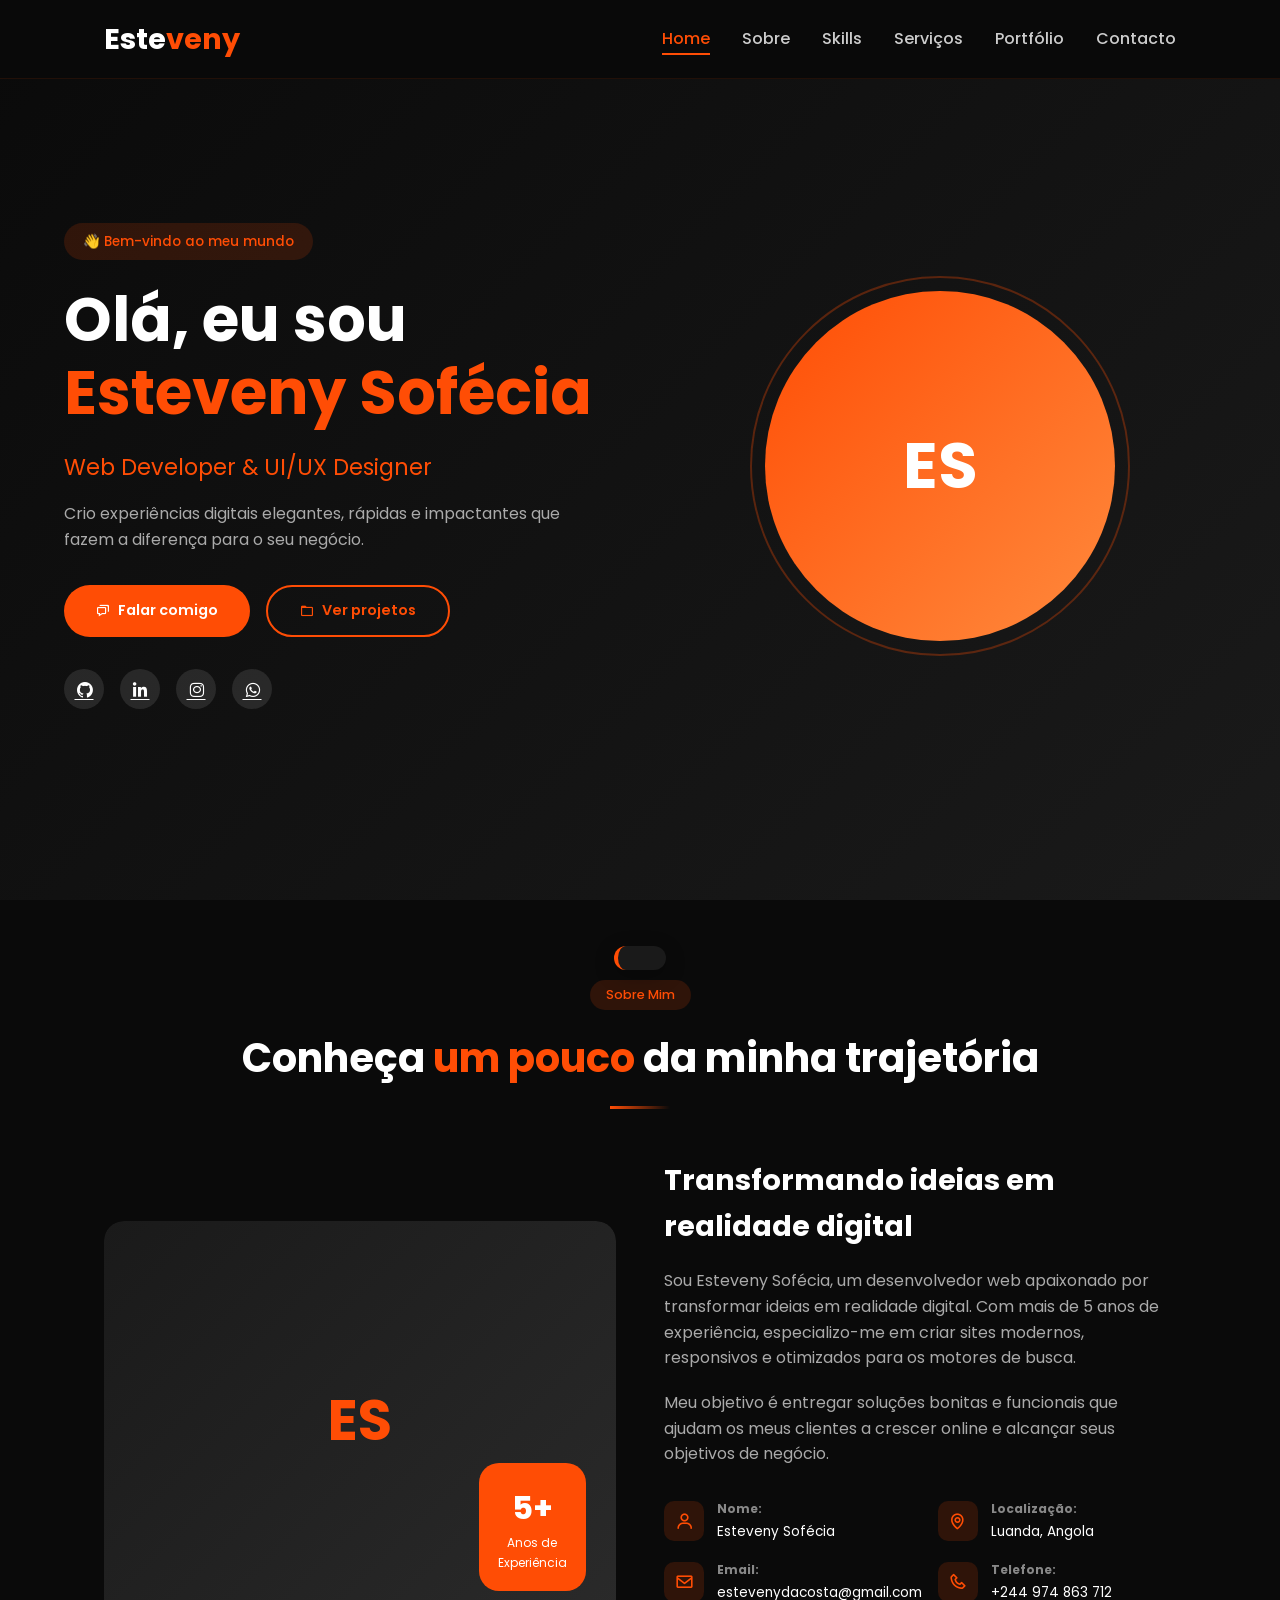
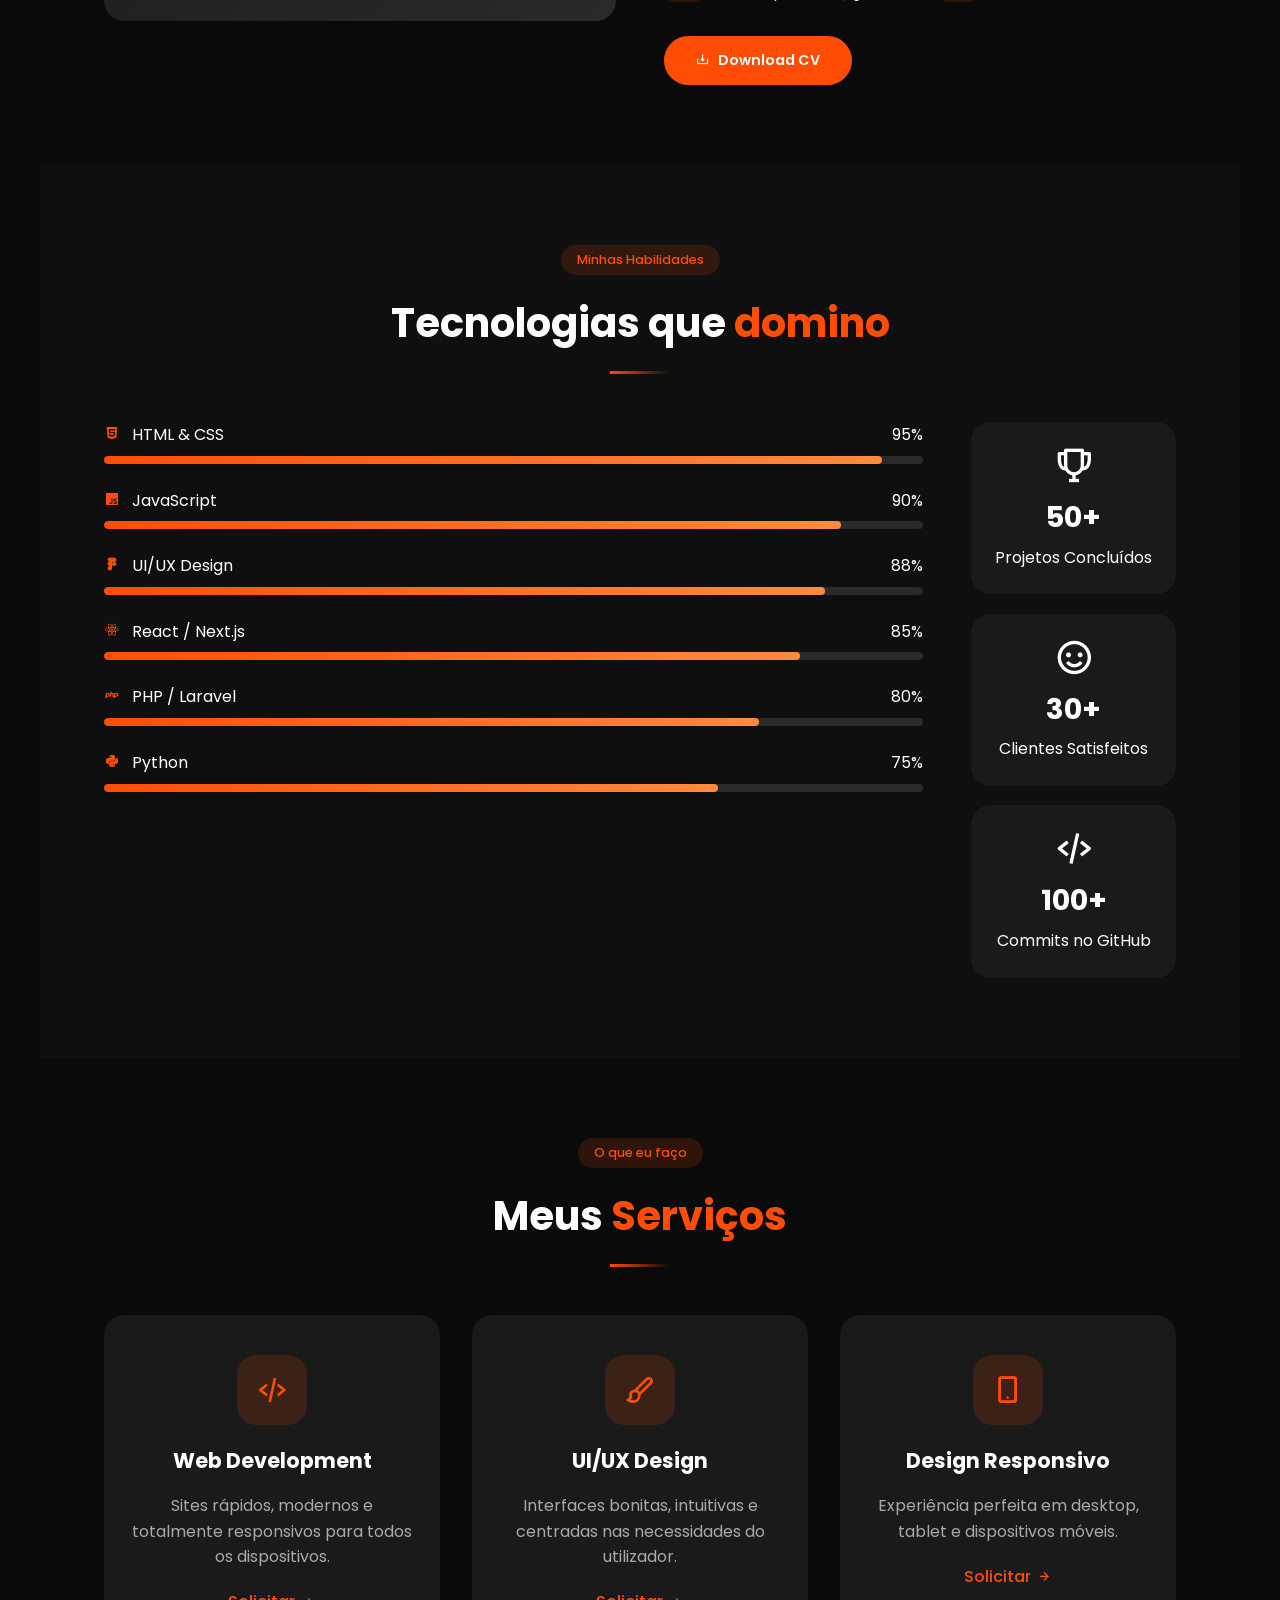
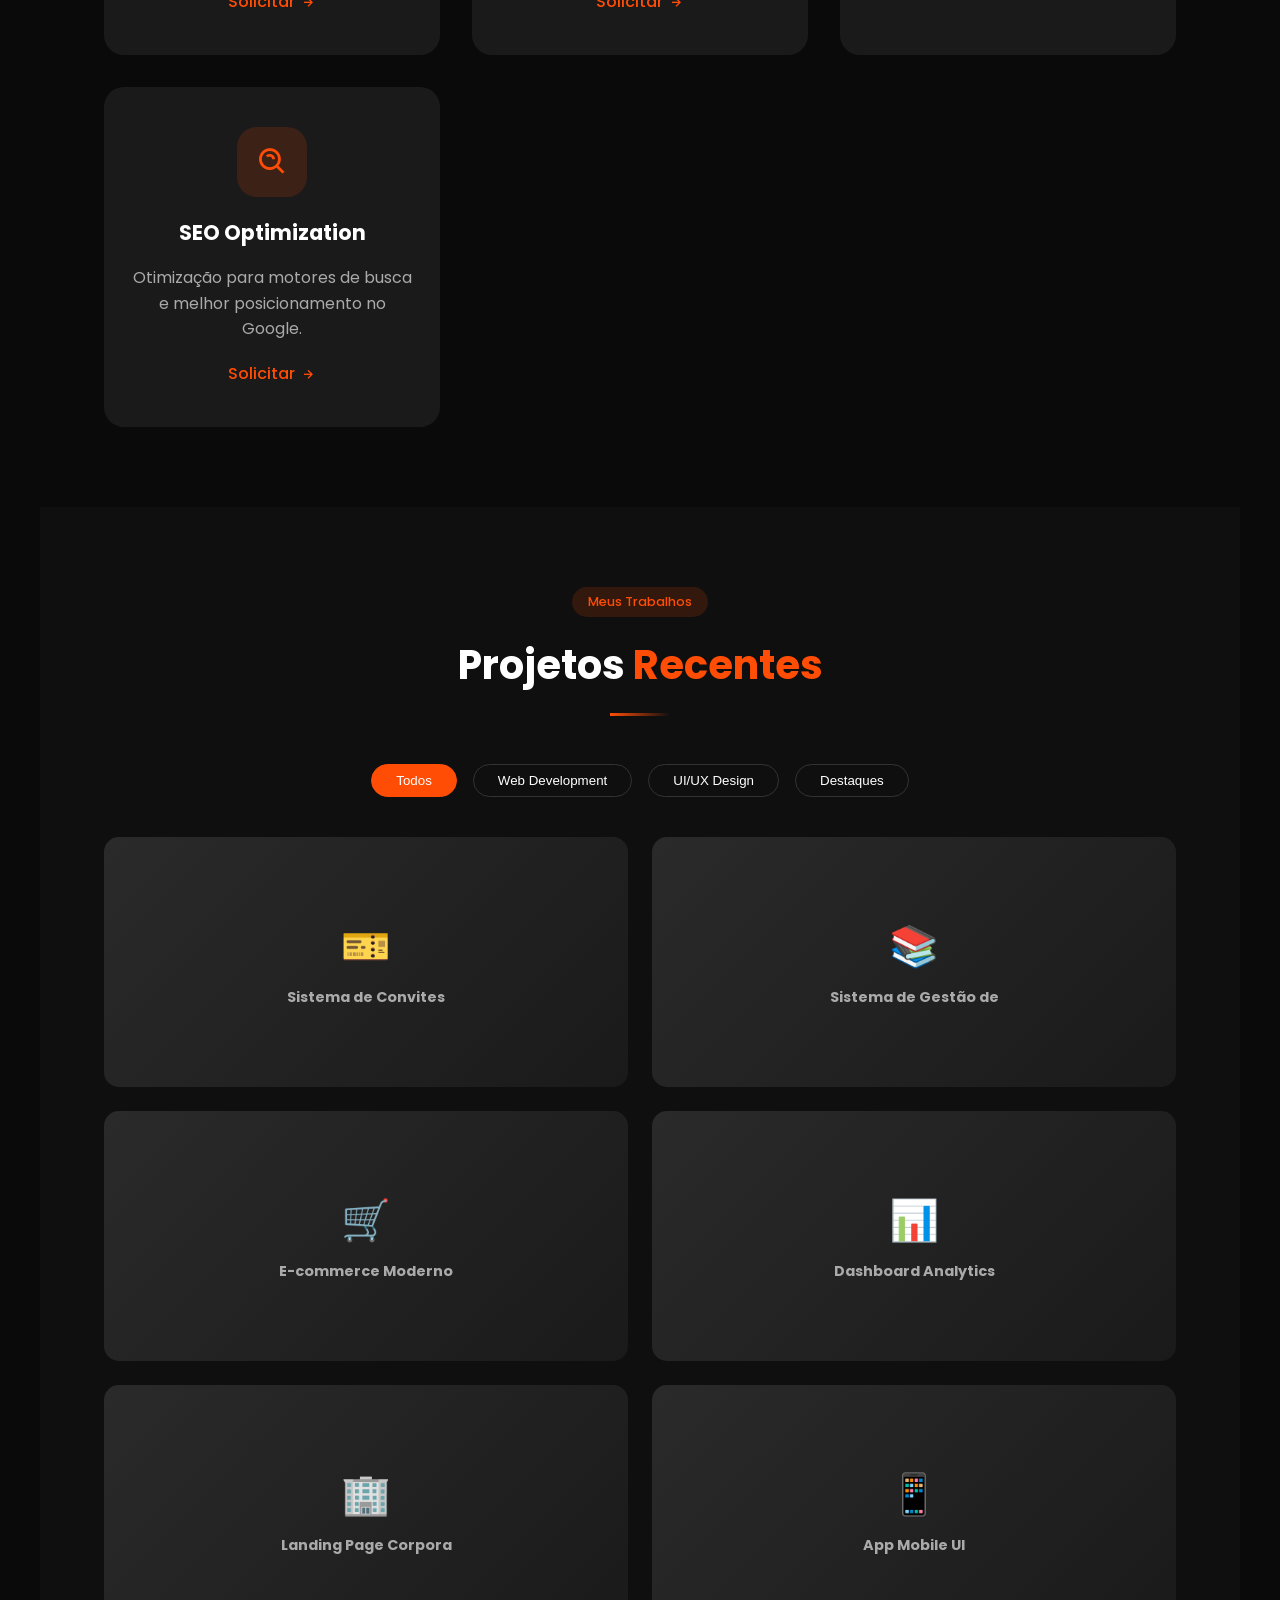
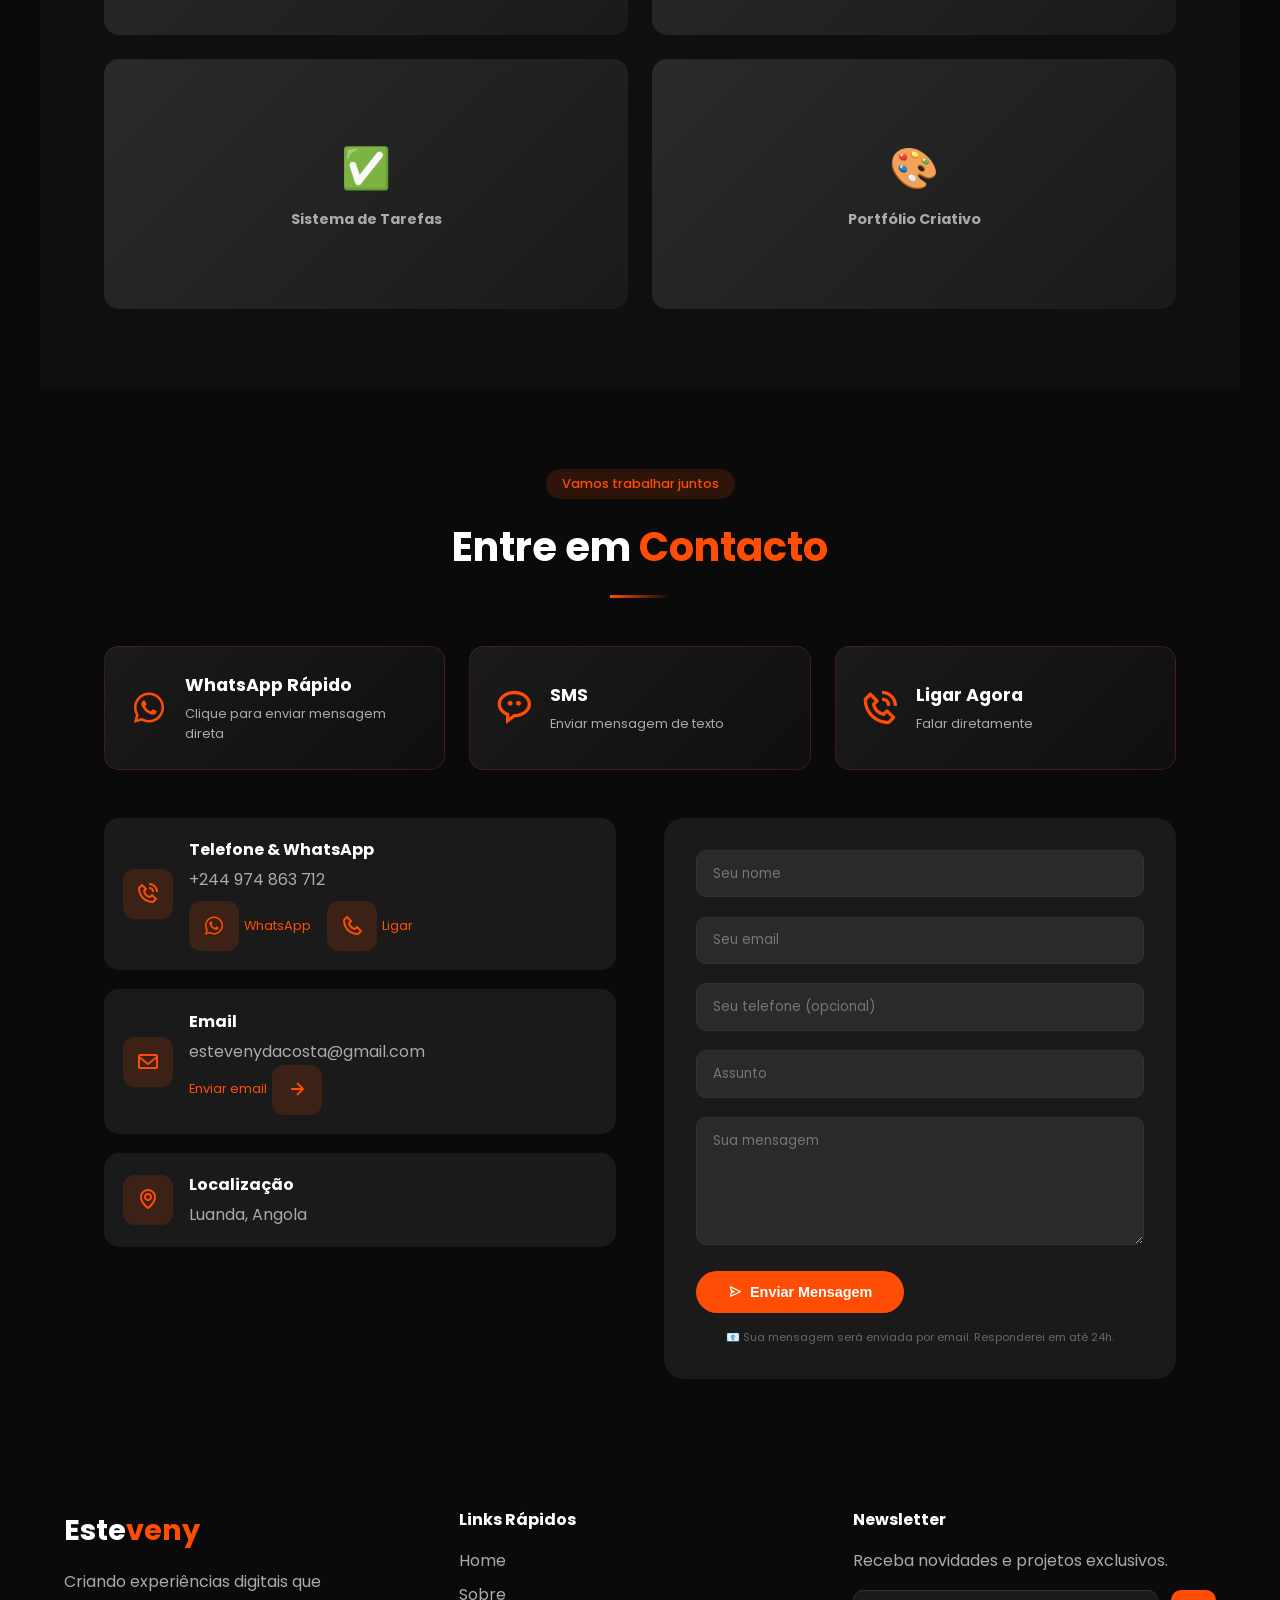
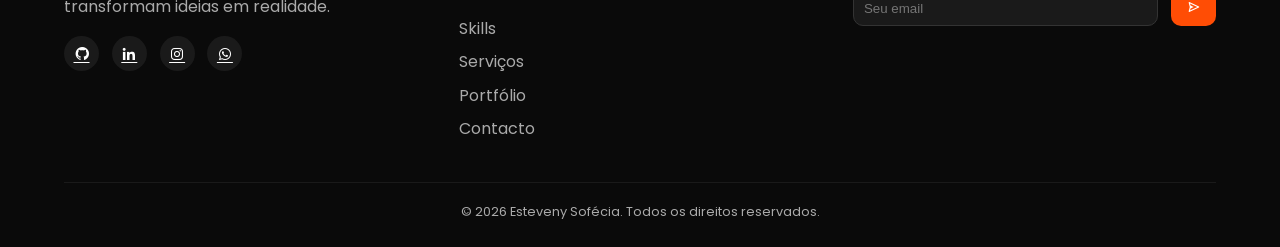
==== commit e9c3d5fc: "meu portfolio" ====
--- a/index.html
+++ b/index.html
@@ -7,83 +7,8 @@
     <link rel="stylesheet" href="https://unpkg.com/boxicons@latest/css/boxicons.min.css">
     <link href="https://fonts.googleapis.com/css2?family=Poppins:wght@300;400;500;600;700;800&display=swap" rel="stylesheet">
     <link rel="stylesheet" href="/Css/style.css">
-    <style>
-        .profile-img-placeholder {
-            width: 100%;
-            height: 100%;
-            background: linear-gradient(135deg, #ff4d05, #ff8a3d);
-            border-radius: 50%;
-            display: flex;
-            align-items: center;
-            justify-content: center;
-            font-size: 80px;
-            font-weight: 700;
-            color: white;
-            font-family: 'Poppins', sans-serif;
-        }
-        .about-img-placeholder {
-            width: 100%;
-            height: 400px;
-            background: linear-gradient(135deg, #1a1a1a, #2a2a2a);
-            border-radius: 20px;
-            display: flex;
-            align-items: center;
-            justify-content: center;
-            font-size: 60px;
-            font-weight: 700;
-            color: #ff4d05;
-            font-family: 'Poppins', sans-serif;
-        }
-        .portfolio-img-placeholder {
-            width: 100%;
-            height: 250px;
-            background: linear-gradient(135deg, #2a2a2a, #1a1a1a);
-            display: flex;
-            flex-direction: column;
-            align-items: center;
-            justify-content: center;
-            gap: 10px;
-            font-size: 50px;
-            font-weight: 700;
-            color: #ff4d05;
-            transition: transform 0.5s;
-        }
-        .portfolio-img-placeholder span {
-            font-size: 14px;
-            color: #aaa;
-        }
-        .project-tech {
-            display: flex;
-            gap: 8px;
-            flex-wrap: wrap;
-            margin-top: 10px;
-        }
-        .tech-badge {
-            background: rgba(255, 77, 5, 0.2);
-            padding: 3px 10px;
-            border-radius: 20px;
-            font-size: 10px;
-            color: #ff4d05;
-        }
-        .project-link {
-            display: inline-flex;
-            align-items: center;
-            gap: 5px;
-            margin-top: 10px;
-            color: #ff4d05;
-            text-decoration: none;
-            font-size: 13px;
-        }
-        .project-link:hover {
-            text-decoration: underline;
-        }
-    </style>
 </head>
 <body>
-    <!-- Preloader -->
-    <div class="preloader">
-        <div class="loader"></div>
-    </div>
 
     <!-- Navbar -->
     <nav class="navbar">
@@ -178,7 +103,7 @@
                         </div>
                     </div>
                 </div>
-                <a href="#contact" class="btn primary"><i class='bx bx-download'></i> Download CV</a>
+                <a href="#" class="btn primary" id="downloadCV"><i class='bx bx-download'></i> Download CV</a>
             </div>
         </div>
     </section>
@@ -313,14 +238,43 @@
             <h2>Entre em <span>Contacto</span></h2>
             <div class="section-line"></div>
         </div>
+        
+        <!-- Opções de contacto rápidas -->
+        <div class="contact-options">
+            <div class="contact-option-card" onclick="sendWhatsAppMessage()">
+                <i class='bx bxl-whatsapp'></i>
+                <div>
+                    <h4>WhatsApp Rápido</h4>
+                    <p>Clique para enviar mensagem direta</p>
+                </div>
+            </div>
+            <div class="contact-option-card" onclick="sendSMS()">
+                <i class='bx bx-message-rounded-dots'></i>
+                <div>
+                    <h4>SMS</h4>
+                    <p>Enviar mensagem de texto</p>
+                </div>
+            </div>
+            <div class="contact-option-card" onclick="callPhone()">
+                <i class='bx bx-phone-call'></i>
+                <div>
+                    <h4>Ligar Agora</h4>
+                    <p>Falar diretamente</p>
+                </div>
+            </div>
+        </div>
+
         <div class="contact-wrapper">
             <div class="contact-info">
                 <div class="contact-card">
                     <i class='bx bx-phone-call'></i>
                     <div>
-                        <h4>Telefone</h4>
+                        <h4>Telefone & WhatsApp</h4>
                         <p>+244 974 863 712</p>
-                        <a href="https://wa.me/244974863712" class="small-link" style="color:#ff4d05; font-size:12px;">WhatsApp <i class='bx bxl-whatsapp'></i></a>
+                        <div class="contact-buttons">
+                            <a href="https://wa.me/244974863712" class="small-link" target="_blank"><i class='bx bxl-whatsapp'></i> WhatsApp</a>
+                            <a href="tel:+244974863712" class="small-link"><i class='bx bx-phone'></i> Ligar</a>
+                        </div>
                     </div>
                 </div>
                 <div class="contact-card">
@@ -328,7 +282,7 @@
                     <div>
                         <h4>Email</h4>
                         <p>estevenydacosta@gmail.com</p>
-                        <a href="mailto:estevenydacosta@gmail.com" class="small-link" style="color:#ff4d05; font-size:12px;">Enviar email <i class='bx bx-right-arrow-alt'></i></a>
+                        <a href="mailto:estevenydacosta@gmail.com" class="small-link">Enviar email <i class='bx bx-right-arrow-alt'></i></a>
                     </div>
                 </div>
                 <div class="contact-card">
@@ -339,20 +293,34 @@
                     </div>
                 </div>
             </div>
-            <form id="contact-form" class="contact-form">
-                <div class="form-group">
-                    <input type="text" placeholder="Seu nome" required>
-                </div>
-                <div class="form-group">
-                    <input type="email" placeholder="Seu email" required>
-                </div>
-                <div class="form-group">
-                    <input type="text" placeholder="Assunto" required>
-                </div>
-                <div class="form-group">
-                    <textarea placeholder="Sua mensagem" rows="5" required></textarea>
+            
+            <!-- Formulário de contacto com envio real de email -->
+            <form id="contact-form" class="contact-form" action="https://formsubmit.co/estevenydacosta@gmail.com" method="POST">
+                <!-- Configurações do FormSubmit -->
+                <input type="hidden" name="_subject" value="Novo contacto do Portfólio - Esteveny">
+                <input type="hidden" name="_captcha" value="false">
+                <input type="hidden" name="_template" value="table">
+                <input type="hidden" name="_next" value="https://estevenysopecia.github.io/portfolio/obrigado.html">
+                <!-- Redirecionamento temporário (fallback) -->
+                <input type="hidden" name="_next" value="#">
+                
+                <div class="form-group">
+                    <input type="text" name="nome" placeholder="Seu nome" required>
+                </div>
+                <div class="form-group">
+                    <input type="email" name="email" placeholder="Seu email" required>
+                </div>
+                <div class="form-group">
+                    <input type="tel" name="telefone" placeholder="Seu telefone (opcional)">
+                </div>
+                <div class="form-group">
+                    <input type="text" name="assunto" placeholder="Assunto" required>
+                </div>
+                <div class="form-group">
+                    <textarea name="mensagem" placeholder="Sua mensagem" rows="5" required></textarea>
                 </div>
                 <button type="submit" class="btn primary"><i class='bx bx-send'></i> Enviar Mensagem</button>
+                <p class="form-note">📧 Sua mensagem será enviada por email. Responderei em até 24h.</p>
             </form>
         </div>
     </section>
@@ -384,8 +352,9 @@
             <div class="footer-newsletter">
                 <h4>Newsletter</h4>
                 <p>Receba novidades e projetos exclusivos.</p>
-                <form id="newsletter-form">
-                    <input type="email" placeholder="Seu email">
+                <form id="newsletter-form" action="https://formsubmit.co/estevenydacosta@gmail.com" method="POST">
+                    <input type="hidden" name="_subject" value="Novo inscrito na Newsletter">
+                    <input type="email" name="email" placeholder="Seu email" required>
                     <button type="submit"><i class='bx bx-send'></i></button>
                 </form>
             </div>
@@ -407,10 +376,13 @@
             <div id="modal-img" class="modal-img-placeholder"></div>
             <h3 id="modal-title"></h3>
             <p id="modal-desc"></p>
-            <div id="modal-tech" style="padding: 0 20px 20px;"></div>
-            <div id="modal-links" style="padding: 0 20px 20px;"></div>
+            <div id="modal-tech"></div>
+            <div id="modal-links"></div>
         </div>
     </div>
+
+    <!-- Toast Notification -->
+    <div id="toast" class="toast"></div>
 
     <script src="script.js"></script>
 </body>
--- a/Css/style.css
+++ b/Css/style.css
@@ -16,54 +16,22 @@
     overflow-x: hidden;
 }
 
-/* Preloader */
-.preloader {
-    position: fixed;
-    top: 0;
-    left: 0;
-    width: 100%;
-    height: 100%;
-    background: #0a0a0a;
-    display: flex;
-    justify-content: center;
-    align-items: center;
-    z-index: 9999;
-    transition: opacity 0.5s;
-}
-
-.preloader.hide {
-    opacity: 0;
-    pointer-events: none;
-}
-
-.loader {
-    width: 50px;
-    height: 50px;
-    border: 3px solid #ff4d05;
-    border-top-color: transparent;
-    border-radius: 50%;
-    animation: spin 1s linear infinite;
-}
-
-@keyframes spin {
-    to { transform: rotate(360deg); }
-}
-
 /* Navbar */
 .navbar {
     position: fixed;
     top: 0;
     width: 100%;
-    background: rgba(10, 10, 10, 0.95);
+    background: rgba(10, 10, 10, 0.98);
     backdrop-filter: blur(10px);
     z-index: 1000;
-    padding: 15px 0;
+    padding: 1rem 0;
     transition: all 0.3s ease;
+    border-bottom: 1px solid rgba(255, 77, 5, 0.1);
 }
 
 .navbar.scrolled {
-    padding: 10px 0;
-    box-shadow: 0 5px 20px rgba(0,0,0,0.3);
+    padding: 0.5rem 0;
+    box-shadow: 0 4px 20px rgba(0, 0, 0, 0.3);
 }
 
 .nav-container {
@@ -76,7 +44,7 @@
 }
 
 .logo {
-    font-size: 28px;
+    font-size: 1.8rem;
     font-weight: 700;
     color: #fff;
     text-decoration: none;
@@ -88,7 +56,7 @@
 
 .nav-links {
     display: flex;
-    gap: 30px;
+    gap: 2rem;
     list-style: none;
 }
 
@@ -96,7 +64,7 @@
     color: #ccc;
     text-decoration: none;
     font-weight: 500;
-    transition: all 0.3s;
+    transition: color 0.3s;
     position: relative;
 }
 
@@ -122,7 +90,7 @@
 }
 
 .menu-icon {
-    font-size: 32px;
+    font-size: 2rem;
     cursor: pointer;
     display: none;
     color: #fff;
@@ -134,9 +102,9 @@
     display: flex;
     align-items: center;
     justify-content: space-between;
-    padding: 100px 5% 60px;
+    padding: 6rem 5% 4rem;
     background: linear-gradient(135deg, #0a0a0a 0%, #1a1a1a 100%);
-    gap: 50px;
+    gap: 3rem;
 }
 
 .hero-content {
@@ -147,17 +115,17 @@
     display: inline-block;
     background: rgba(255, 77, 5, 0.15);
     color: #ff4d05;
-    padding: 8px 20px;
+    padding: 0.5rem 1.2rem;
     border-radius: 50px;
-    font-size: 14px;
+    font-size: 0.85rem;
     font-weight: 500;
-    margin-bottom: 20px;
+    margin-bottom: 1.5rem;
 }
 
 .hero-content h1 {
-    font-size: 4rem;
+    font-size: 3.8rem;
     line-height: 1.2;
-    margin-bottom: 20px;
+    margin-bottom: 1.2rem;
 }
 
 .highlight {
@@ -165,37 +133,37 @@
 }
 
 .subtitle {
-    font-size: 1.5rem;
-    color: #ff4d05;
-    margin-bottom: 15px;
+    font-size: 1.4rem;
+    color: #ff4d05;
+    margin-bottom: 1rem;
 }
 
 .description {
     font-size: 1rem;
     color: #aaa;
-    margin-bottom: 30px;
+    margin-bottom: 2rem;
     max-width: 500px;
 }
 
 .hero-buttons {
     display: flex;
-    gap: 15px;
-    margin-bottom: 30px;
+    gap: 1rem;
+    margin-bottom: 2rem;
     flex-wrap: wrap;
 }
 
 .btn {
-    padding: 12px 28px;
+    padding: 0.8rem 2rem;
     border-radius: 50px;
     text-decoration: none;
     font-weight: 600;
     display: inline-flex;
     align-items: center;
-    gap: 8px;
+    gap: 0.5rem;
     transition: all 0.3s;
     cursor: pointer;
     border: none;
-    font-size: 14px;
+    font-size: 0.9rem;
 }
 
 .btn.primary {
@@ -204,8 +172,8 @@
 }
 
 .btn.primary:hover {
-    transform: translateY(-3px);
-    box-shadow: 0 10px 20px rgba(255, 77, 5, 0.3);
+    transform: translateY(-2px);
+    box-shadow: 0 5px 15px rgba(255, 77, 5, 0.3);
 }
 
 .btn.secondary {
@@ -216,30 +184,30 @@
 
 .btn.secondary:hover {
     background: rgba(255, 77, 5, 0.1);
-    transform: translateY(-3px);
+    transform: translateY(-2px);
 }
 
 .social-links {
     display: flex;
-    gap: 15px;
+    gap: 1rem;
 }
 
 .social-links a {
     width: 40px;
     height: 40px;
-    background: rgba(255,255,255,0.1);
+    background: rgba(255, 255, 255, 0.1);
     border-radius: 50%;
     display: flex;
     align-items: center;
     justify-content: center;
     color: #fff;
-    font-size: 20px;
+    font-size: 1.2rem;
     transition: all 0.3s;
 }
 
 .social-links a:hover {
     background: #ff4d05;
-    transform: translateY(-3px);
+    transform: translateY(-2px);
 }
 
 .hero-image {
@@ -262,28 +230,27 @@
     display: flex;
     align-items: center;
     justify-content: center;
-    font-size: 80px;
+    font-size: 4rem;
     font-weight: 700;
     color: white;
-    font-family: 'Poppins', sans-serif;
     position: relative;
     z-index: 2;
 }
 
+/* REMOVIDO - animação do anel giratório */
 .image-ring {
     position: absolute;
     top: -15px;
     left: -15px;
     right: -15px;
     bottom: -15px;
-    border: 2px dashed #ff4d05;
+    border: 2px solid rgba(255, 77, 5, 0.3);
     border-radius: 50%;
-    animation: spin 20s linear infinite;
 }
 
 /* Sections */
 .section {
-    padding: 100px 5%;
+    padding: 5rem 5%;
     max-width: 1200px;
     margin: 0 auto;
 }
@@ -294,23 +261,23 @@
 
 .section-header {
     text-align: center;
-    margin-bottom: 60px;
+    margin-bottom: 3rem;
 }
 
 .section-tag {
     display: inline-block;
     background: rgba(255, 77, 5, 0.15);
     color: #ff4d05;
-    padding: 5px 15px;
+    padding: 0.3rem 1rem;
     border-radius: 50px;
-    font-size: 12px;
+    font-size: 0.8rem;
     font-weight: 500;
-    margin-bottom: 15px;
+    margin-bottom: 1rem;
 }
 
 .section-header h2 {
     font-size: 2.5rem;
-    margin-bottom: 15px;
+    margin-bottom: 1rem;
 }
 
 .section-header h2 span {
@@ -328,7 +295,7 @@
 .about-grid {
     display: grid;
     grid-template-columns: 1fr 1fr;
-    gap: 50px;
+    gap: 3rem;
     align-items: center;
 }
 
@@ -346,10 +313,9 @@
     display: flex;
     align-items: center;
     justify-content: center;
-    font-size: 60px;
+    font-size: 3.5rem;
     font-weight: 700;
     color: #ff4d05;
-    font-family: 'Poppins', sans-serif;
 }
 
 .experience-badge {
@@ -357,7 +323,7 @@
     bottom: 30px;
     right: 30px;
     background: #ff4d05;
-    padding: 20px;
+    padding: 1.2rem;
     border-radius: 20px;
     text-align: center;
 }
@@ -368,30 +334,30 @@
 }
 
 .experience-badge p {
-    font-size: 12px;
+    font-size: 0.75rem;
 }
 
 .about-text h3 {
     font-size: 1.8rem;
-    margin-bottom: 20px;
+    margin-bottom: 1.2rem;
 }
 
 .about-text p {
     color: #aaa;
-    margin-bottom: 20px;
+    margin-bottom: 1.2rem;
 }
 
 .about-info {
     display: grid;
     grid-template-columns: repeat(2, 1fr);
-    gap: 15px;
-    margin: 30px 0;
+    gap: 1rem;
+    margin: 2rem 0;
 }
 
 .info-item {
     display: flex;
     align-items: center;
-    gap: 10px;
+    gap: 0.8rem;
 }
 
 .info-item i {
@@ -403,31 +369,31 @@
     align-items: center;
     justify-content: center;
     color: #ff4d05;
-    font-size: 20px;
+    font-size: 1.2rem;
 }
 
 .info-item strong {
     display: block;
-    font-size: 12px;
+    font-size: 0.75rem;
     color: #888;
 }
 
 .info-item span {
-    font-size: 14px;
+    font-size: 0.85rem;
 }
 
 /* Skills Section */
 .skills-wrapper {
     display: grid;
     grid-template-columns: 1fr auto;
-    gap: 50px;
+    gap: 3rem;
     align-items: start;
 }
 
 .skills-container {
     display: flex;
     flex-direction: column;
-    gap: 25px;
+    gap: 1.5rem;
 }
 
 .skill {
@@ -437,12 +403,12 @@
 .skill-info {
     display: flex;
     justify-content: space-between;
-    margin-bottom: 10px;
+    margin-bottom: 0.5rem;
 }
 
 .skill-info i {
     color: #ff4d05;
-    margin-right: 8px;
+    margin-right: 0.5rem;
 }
 
 .skill-bar {
@@ -457,51 +423,51 @@
     background: linear-gradient(90deg, #ff4d05, #ff8a3d);
     width: 0;
     border-radius: 10px;
-    transition: width 1.5s ease;
+    transition: width 0.5s ease-out;
 }
 
 .skills-extra {
     display: flex;
     flex-direction: column;
-    gap: 20px;
+    gap: 1.2rem;
 }
 
 .extra-card {
     background: #1a1a1a;
-    padding: 25px;
+    padding: 1.5rem;
     border-radius: 20px;
     text-align: center;
-    transition: all 0.3s;
+    transition: transform 0.2s;
 }
 
 .extra-card:hover {
-    transform: translateY(-5px);
+    transform: translateY(-3px);
     background: #ff4d05;
 }
 
 .extra-card i {
-    font-size: 40px;
-    margin-bottom: 10px;
+    font-size: 2.5rem;
+    margin-bottom: 0.5rem;
 }
 
 .extra-card h4 {
-    font-size: 28px;
-    margin-bottom: 5px;
+    font-size: 1.8rem;
+    margin-bottom: 0.3rem;
 }
 
 /* Services Section */
 .services-grid {
     display: grid;
     grid-template-columns: repeat(auto-fit, minmax(280px, 1fr));
-    gap: 30px;
+    gap: 2rem;
 }
 
 .service-card {
     background: #1a1a1a;
-    padding: 40px 25px;
+    padding: 2.5rem 1.5rem;
     border-radius: 20px;
     text-align: center;
-    transition: all 0.3s;
+    transition: transform 0.2s;
     position: relative;
     overflow: hidden;
 }
@@ -523,7 +489,7 @@
 }
 
 .service-card:hover {
-    transform: translateY(-10px);
+    transform: translateY(-3px);
 }
 
 .service-icon {
@@ -534,22 +500,22 @@
     display: flex;
     align-items: center;
     justify-content: center;
-    margin: 0 auto 20px;
+    margin: 0 auto 1.2rem;
 }
 
 .service-icon i {
-    font-size: 35px;
+    font-size: 2rem;
     color: #ff4d05;
 }
 
 .service-card h3 {
     font-size: 1.3rem;
-    margin-bottom: 15px;
+    margin-bottom: 1rem;
 }
 
 .service-card p {
     color: #aaa;
-    margin-bottom: 20px;
+    margin-bottom: 1.2rem;
 }
 
 .service-link {
@@ -557,7 +523,7 @@
     text-decoration: none;
     display: inline-flex;
     align-items: center;
-    gap: 5px;
+    gap: 0.3rem;
     font-weight: 500;
 }
 
@@ -565,19 +531,19 @@
 .portfolio-filters {
     display: flex;
     justify-content: center;
-    gap: 15px;
-    margin-bottom: 40px;
+    gap: 1rem;
+    margin-bottom: 2.5rem;
     flex-wrap: wrap;
 }
 
 .filter-btn {
     background: transparent;
     border: 1px solid #333;
-    padding: 8px 20px;
+    padding: 0.5rem 1.5rem;
     border-radius: 50px;
     color: #fff;
     cursor: pointer;
-    transition: all 0.3s;
+    transition: all 0.2s;
 }
 
 .filter-btn.active,
@@ -589,7 +555,7 @@
 .portfolio-grid {
     display: grid;
     grid-template-columns: repeat(auto-fit, minmax(350px, 1fr));
-    gap: 25px;
+    gap: 1.5rem;
 }
 
 .portfolio-item {
@@ -605,16 +571,23 @@
     height: 100%;
     background: linear-gradient(135deg, #2a2a2a, #1a1a1a);
     display: flex;
-    align-items: center;
-    justify-content: center;
-    font-size: 40px;
+    flex-direction: column;
+    align-items: center;
+    justify-content: center;
+    gap: 0.5rem;
+    font-size: 2.5rem;
     font-weight: 700;
     color: #ff4d05;
-    transition: transform 0.5s;
+    transition: transform 0.3s;
+}
+
+.portfolio-img-placeholder span {
+    font-size: 0.9rem;
+    color: #aaa;
 }
 
 .portfolio-item:hover .portfolio-img-placeholder {
-    transform: scale(1.1);
+    transform: scale(1.03);
 }
 
 .portfolio-overlay {
@@ -622,33 +595,58 @@
     bottom: -100%;
     left: 0;
     right: 0;
-    background: linear-gradient(transparent, rgba(0,0,0,0.9));
-    padding: 20px;
+    background: linear-gradient(transparent, rgba(0, 0, 0, 0.95));
+    padding: 1.2rem;
     transition: bottom 0.3s;
 }
 
 .portfolio-item:hover .portfolio-overlay {
     bottom: 0;
+}
+
+.project-tech {
+    display: flex;
+    gap: 0.5rem;
+    flex-wrap: wrap;
+    margin: 0.5rem 0;
+}
+
+.tech-badge {
+    background: rgba(255, 77, 5, 0.2);
+    padding: 0.2rem 0.7rem;
+    border-radius: 20px;
+    font-size: 0.7rem;
+    color: #ff4d05;
+}
+
+.project-link {
+    display: inline-flex;
+    align-items: center;
+    gap: 0.3rem;
+    margin-top: 0.5rem;
+    color: #ff4d05;
+    text-decoration: none;
+    font-size: 0.8rem;
 }
 
 /* Contact Section */
 .contact-wrapper {
     display: grid;
     grid-template-columns: 1fr 1fr;
-    gap: 50px;
+    gap: 3rem;
 }
 
 .contact-info {
     display: flex;
     flex-direction: column;
-    gap: 20px;
+    gap: 1.2rem;
 }
 
 .contact-card {
     display: flex;
     align-items: center;
-    gap: 15px;
-    padding: 20px;
+    gap: 1rem;
+    padding: 1.2rem;
     background: #1a1a1a;
     border-radius: 15px;
 }
@@ -661,32 +659,53 @@
     display: flex;
     align-items: center;
     justify-content: center;
-    font-size: 24px;
+    font-size: 1.5rem;
     color: #ff4d05;
 }
 
 .contact-card h4 {
-    margin-bottom: 5px;
+    margin-bottom: 0.3rem;
 }
 
 .contact-card p {
     color: #aaa;
 }
 
+.contact-buttons {
+    display: flex;
+    gap: 1rem;
+    margin-top: 0.5rem;
+}
+
+.small-link {
+    color: #ff4d05;
+    font-size: 0.8rem;
+    text-decoration: none;
+    display: inline-flex;
+    align-items: center;
+    gap: 0.3rem;
+    transition: all 0.2s;
+}
+
+.small-link:hover {
+    color: #ff8a3d;
+    transform: translateX(3px);
+}
+
 .contact-form {
     background: #1a1a1a;
-    padding: 30px;
+    padding: 2rem;
     border-radius: 20px;
 }
 
 .form-group {
-    margin-bottom: 20px;
+    margin-bottom: 1.2rem;
 }
 
 .form-group input,
 .form-group textarea {
     width: 100%;
-    padding: 12px 15px;
+    padding: 0.8rem 1rem;
     background: #2a2a2a;
     border: 1px solid #333;
     border-radius: 10px;
@@ -700,10 +719,66 @@
     border-color: #ff4d05;
 }
 
+.form-note {
+    font-size: 0.7rem;
+    color: #666;
+    text-align: center;
+    margin-top: 1rem;
+}
+
+/* Contact Options Cards */
+.contact-options {
+    display: grid;
+    grid-template-columns: repeat(auto-fit, minmax(250px, 1fr));
+    gap: 1.5rem;
+    margin-bottom: 3rem;
+}
+
+.contact-option-card {
+    background: linear-gradient(135deg, #1a1a1a, #0f0f0f);
+    padding: 1.5rem;
+    border-radius: 15px;
+    display: flex;
+    align-items: center;
+    gap: 1rem;
+    cursor: pointer;
+    transition: all 0.2s;
+    border: 1px solid rgba(255, 77, 5, 0.2);
+}
+
+.contact-option-card:hover {
+    transform: translateY(-3px);
+    background: linear-gradient(135deg, #ff4d05, #ff6a2c);
+    border-color: #ff4d05;
+}
+
+.contact-option-card i {
+    font-size: 2.5rem;
+    color: #ff4d05;
+}
+
+.contact-option-card:hover i {
+    color: white;
+}
+
+.contact-option-card h4 {
+    margin-bottom: 0.3rem;
+    font-size: 1.1rem;
+}
+
+.contact-option-card p {
+    font-size: 0.8rem;
+    color: #aaa;
+}
+
+.contact-option-card:hover p {
+    color: rgba(255, 255, 255, 0.9);
+}
+
 /* Footer */
 .footer {
     background: #0a0a0a;
-    padding: 60px 5% 20px;
+    padding: 3rem 5% 1.5rem;
 }
 
 .footer-content {
@@ -711,18 +786,18 @@
     margin: 0 auto;
     display: grid;
     grid-template-columns: repeat(auto-fit, minmax(250px, 1fr));
-    gap: 40px;
-    margin-bottom: 40px;
+    gap: 2rem;
+    margin-bottom: 2rem;
 }
 
 .footer-logo p {
     color: #aaa;
-    margin: 15px 0;
+    margin: 1rem 0;
 }
 
 .footer-social {
     display: flex;
-    gap: 10px;
+    gap: 0.8rem;
 }
 
 .footer-social a {
@@ -734,17 +809,17 @@
     align-items: center;
     justify-content: center;
     color: #fff;
-    transition: all 0.3s;
+    transition: all 0.2s;
 }
 
 .footer-social a:hover {
     background: #ff4d05;
-    transform: translateY(-3px);
+    transform: translateY(-2px);
 }
 
 .footer-links h4,
 .footer-newsletter h4 {
-    margin-bottom: 20px;
+    margin-bottom: 1rem;
 }
 
 .footer-links ul {
@@ -752,13 +827,13 @@
 }
 
 .footer-links li {
-    margin-bottom: 10px;
+    margin-bottom: 0.5rem;
 }
 
 .footer-links a {
     color: #aaa;
     text-decoration: none;
-    transition: all 0.3s;
+    transition: all 0.2s;
 }
 
 .footer-links a:hover {
@@ -768,17 +843,17 @@
 
 .footer-newsletter p {
     color: #aaa;
-    margin-bottom: 15px;
+    margin-bottom: 1rem;
 }
 
 .footer-newsletter form {
     display: flex;
-    gap: 10px;
+    gap: 0.8rem;
 }
 
 .footer-newsletter input {
     flex: 1;
-    padding: 10px;
+    padding: 0.6rem;
     background: #1a1a1a;
     border: 1px solid #333;
     border-radius: 10px;
@@ -788,25 +863,30 @@
 .footer-newsletter button {
     background: #ff4d05;
     border: none;
-    padding: 10px 15px;
+    padding: 0.6rem 1rem;
     border-radius: 10px;
     color: white;
     cursor: pointer;
+    transition: background 0.2s;
+}
+
+.footer-newsletter button:hover {
+    background: #ff6a2c;
 }
 
 .footer-bottom {
     text-align: center;
-    padding-top: 20px;
+    padding-top: 1.2rem;
     border-top: 1px solid #1a1a1a;
     color: #aaa;
-    font-size: 14px;
+    font-size: 0.8rem;
 }
 
 /* Back to Top */
 .back-to-top {
     position: fixed;
-    bottom: 30px;
-    right: 30px;
+    bottom: 2rem;
+    right: 2rem;
     width: 45px;
     height: 45px;
     background: #ff4d05;
@@ -817,8 +897,9 @@
     cursor: pointer;
     opacity: 0;
     visibility: hidden;
-    transition: all 0.3s;
+    transition: all 0.2s;
     z-index: 999;
+    box-shadow: 0 2px 10px rgba(0, 0, 0, 0.2);
 }
 
 .back-to-top.show {
@@ -826,9 +907,14 @@
     visibility: visible;
 }
 
+.back-to-top:hover {
+    transform: translateY(-2px);
+    background: #ff6a2c;
+}
+
 .back-to-top i {
     color: white;
-    font-size: 20px;
+    font-size: 1.3rem;
 }
 
 /* Modal */
@@ -839,7 +925,7 @@
     left: 0;
     width: 100%;
     height: 100%;
-    background: rgba(0,0,0,0.95);
+    background: rgba(0, 0, 0, 0.95);
     z-index: 2000;
     align-items: center;
     justify-content: center;
@@ -858,7 +944,7 @@
     position: absolute;
     top: 15px;
     right: 20px;
-    font-size: 30px;
+    font-size: 2rem;
     cursor: pointer;
     color: white;
     z-index: 10;
@@ -871,35 +957,78 @@
     display: flex;
     align-items: center;
     justify-content: center;
-    font-size: 60px;
+    font-size: 3.5rem;
     font-weight: 700;
     color: white;
 }
 
 .modal-content h3,
 .modal-content p {
-    padding: 0 20px;
+    padding: 0 1.2rem;
 }
 
 .modal-content h3 {
-    margin-top: 20px;
+    margin-top: 1.2rem;
 }
 
 .modal-content p {
-    margin-bottom: 20px;
+    margin-bottom: 1.2rem;
     color: #aaa;
 }
 
-/* Animations */
+#modal-tech {
+    padding: 0 1.2rem;
+}
+
+#modal-links {
+    padding: 0 1.2rem 1.5rem;
+}
+
+/* Toast Notification */
+.toast {
+    position: fixed;
+    bottom: 30px;
+    left: 50%;
+    transform: translateX(-50%) translateY(100px);
+    background: #1a1a1a;
+    color: white;
+    padding: 12px 24px;
+    border-radius: 50px;
+    border-left: 4px solid #ff4d05;
+    box-shadow: 0 5px 20px rgba(0, 0, 0, 0.3);
+    z-index: 2000;
+    transition: transform 0.2s ease;
+    font-size: 14px;
+    display: flex;
+    align-items: center;
+    gap: 8px;
+    font-weight: 500;
+}
+
+.toast.show {
+    transform: translateX(-50%) translateY(0);
+}
+
+/* Animações suaves apenas para entrada - SEM MOVIMENTO AUTOMÁTICO */
 .fade-in {
     opacity: 0;
-    transform: translateY(30px);
-    transition: all 0.6s ease;
+    transform: translateY(15px);
+    transition: opacity 0.4s ease, transform 0.4s ease;
 }
 
 .fade-in.visible {
     opacity: 1;
     transform: translateY(0);
+}
+
+/* Spin animation for loading */
+.bx-spin {
+    animation: spin 1s linear infinite;
+}
+
+@keyframes spin {
+    from { transform: rotate(0deg); }
+    to { transform: rotate(360deg); }
 }
 
 /* Responsive */
@@ -907,15 +1036,15 @@
     .hero {
         flex-direction: column;
         text-align: center;
-        padding-top: 100px;
+        padding-top: 6rem;
     }
     
     .hero-content h1 {
-        font-size: 3rem;
+        font-size: 2.8rem;
     }
     
     .description {
-        margin: 0 auto 30px;
+        margin: 0 auto 1.5rem;
     }
     
     .hero-buttons {
@@ -960,7 +1089,7 @@
         align-items: center;
         justify-content: center;
         transition: left 0.3s ease;
-        gap: 30px;
+        gap: 2rem;
     }
     
     .nav-links.active {
@@ -968,11 +1097,11 @@
     }
     
     .hero-content h1 {
-        font-size: 2.5rem;
+        font-size: 2.2rem;
     }
     
     .subtitle {
-        font-size: 1.2rem;
+        font-size: 1.1rem;
     }
     
     .section-header h2 {
@@ -991,105 +1120,33 @@
         width: 280px;
         height: 280px;
     }
+    
+    .contact-options {
+        grid-template-columns: 1fr;
+    }
+    
+    .contact-option-card {
+        padding: 1rem;
+    }
+    
+    .toast {
+        font-size: 12px;
+        padding: 10px 20px;
+        bottom: 20px;
+    }
 }
 
 @media (max-width: 480px) {
     .hero-content h1 {
-        font-size: 2rem;
+        font-size: 1.8rem;
     }
     
     .btn {
-        padding: 10px 20px;
-        font-size: 12px;
+        padding: 0.6rem 1.2rem;
+        font-size: 0.8rem;
     }
     
     .service-card {
-        padding: 30px 20px;
-    }
-}
-/* Estilos adicionais para os projetos */
-.project-tech {
-    display: flex;
-    gap: 6px;
-    flex-wrap: wrap;
-    margin-top: 10px;
-}
-
-.tech-badge {
-    background: rgba(255, 77, 5, 0.2);
-    padding: 3px 8px;
-    border-radius: 20px;
-    font-size: 9px;
-    color: #ff4d05;
-    font-weight: 500;
-}
-
-.project-link {
-    display: inline-flex;
-    align-items: center;
-    gap: 5px;
-    margin-top: 10px;
-    color: #ff4d05;
-    text-decoration: none;
-    font-size: 12px;
-    font-weight: 500;
-}
-
-.project-link:hover {
-    text-decoration: underline;
-}
-
-.portfolio-img-placeholder {
-    width: 100%;
-    height: 250px;
-    background: linear-gradient(135deg, #2a2a2a, #1a1a1a);
-    display: flex;
-    flex-direction: column;
-    align-items: center;
-    justify-content: center;
-    gap: 10px;
-    font-size: 50px;
-    font-weight: 700;
-    color: #ff4d05;
-    transition: transform 0.5s;
-}
-
-.portfolio-img-placeholder span {
-    font-size: 14px;
-    color: #aaa;
-    font-weight: normal;
-}
-
-.portfolio-item:hover .portfolio-img-placeholder {
-    transform: scale(1.1);
-}
-
-/* Modal tech section */
-#modal-tech h4 {
-    color: #ff4d05;
-    margin-bottom: 10px;
-    font-size: 16px;
-}
-
-#modal-links {
-    margin-top: 10px;
-}
-
-/* Botão de link externo */
-.btn-external {
-    background: #ff4d05;
-    color: white;
-    padding: 10px 24px;
-    border-radius: 30px;
-    text-decoration: none;
-    font-size: 14px;
-    display: inline-flex;
-    align-items: center;
-    gap: 8px;
-    transition: all 0.3s;
-}
-
-.btn-external:hover {
-    transform: translateY(-2px);
-    box-shadow: 0 5px 15px rgba(255, 77, 5, 0.3);
+        padding: 1.5rem;
+    }
 }
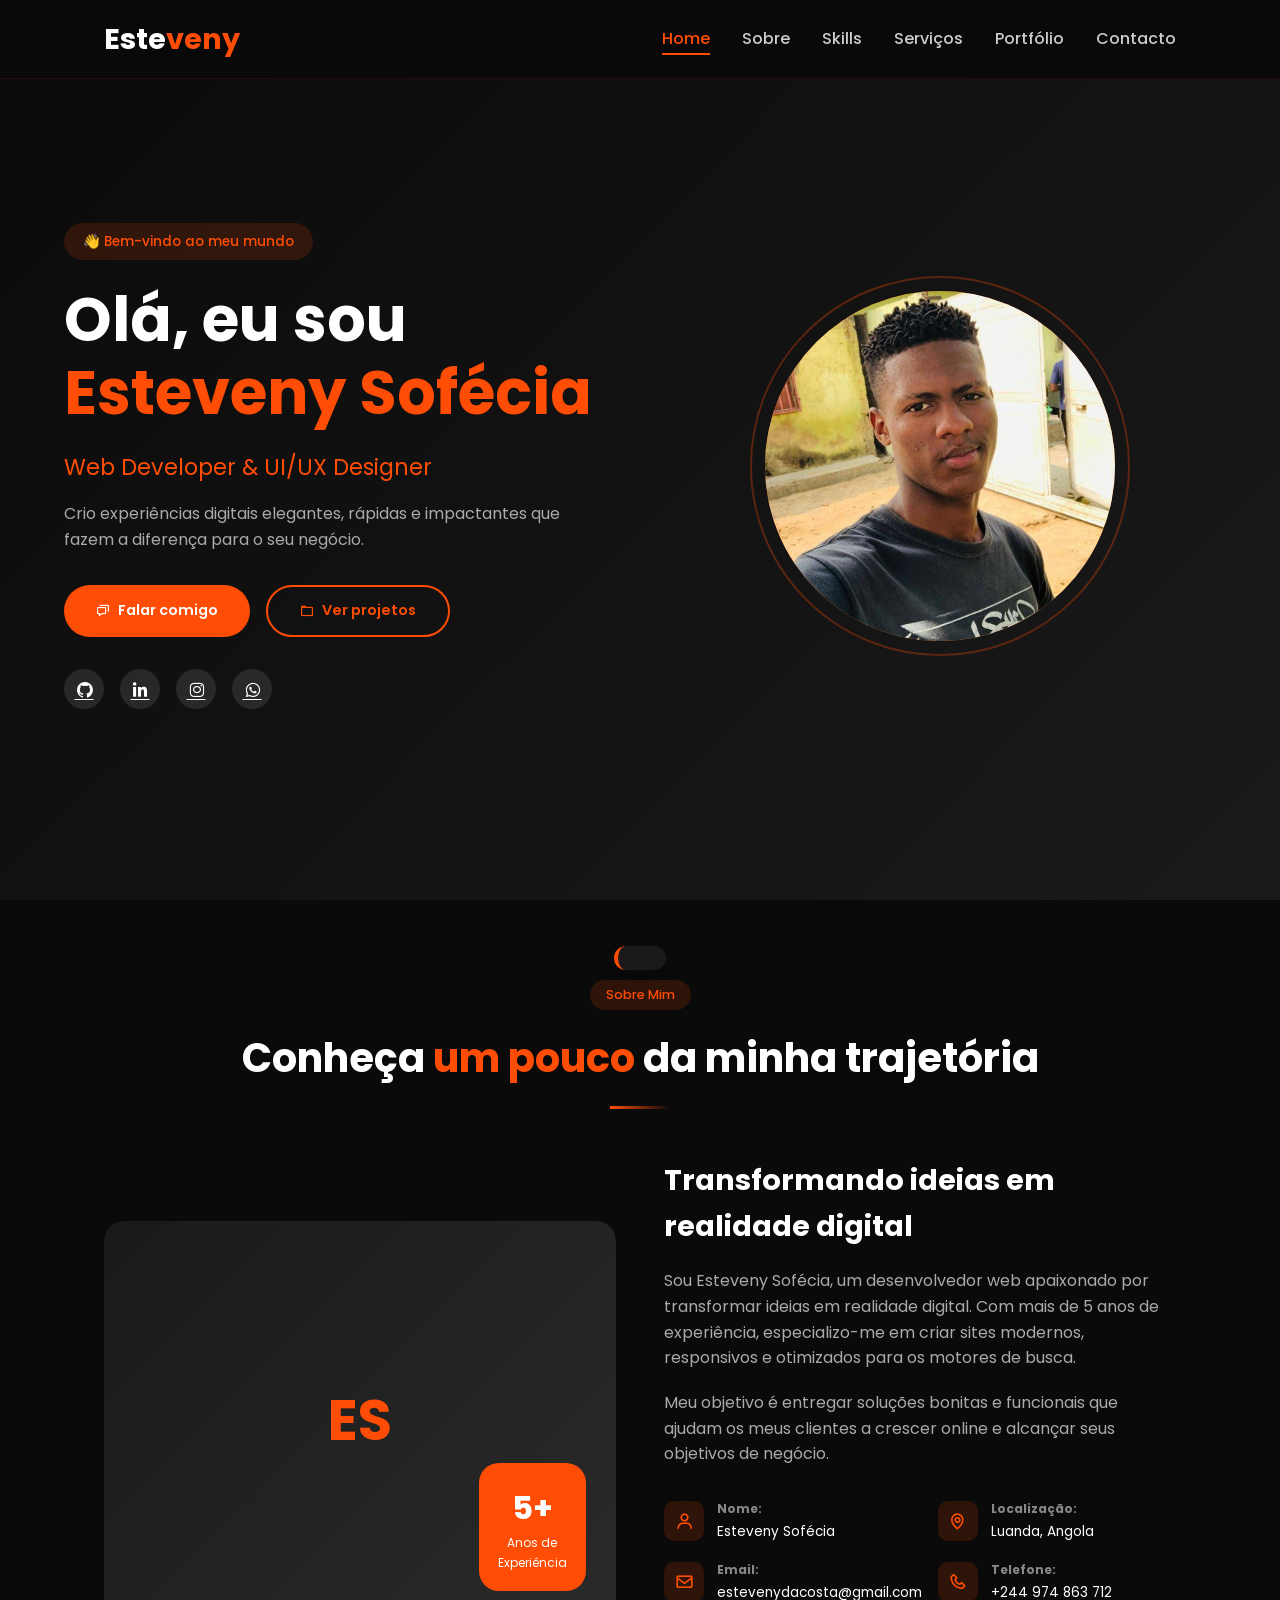
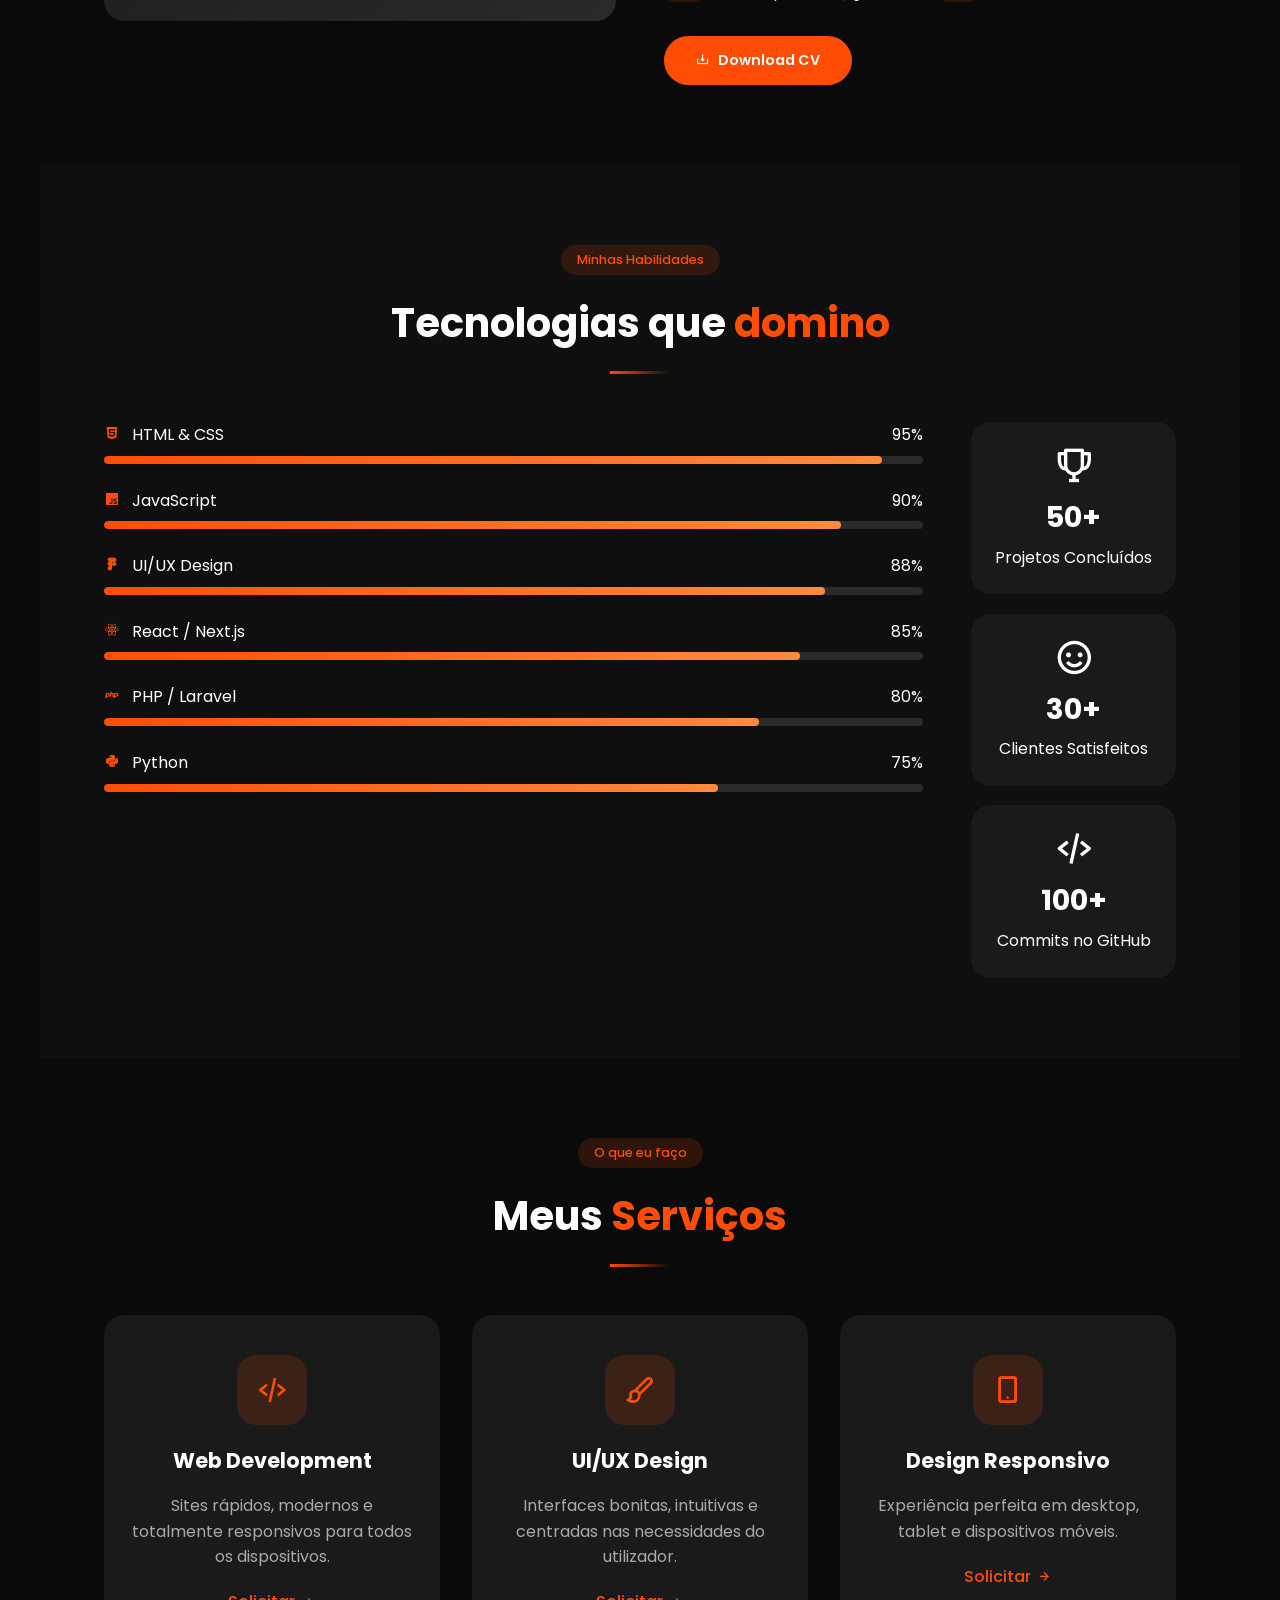
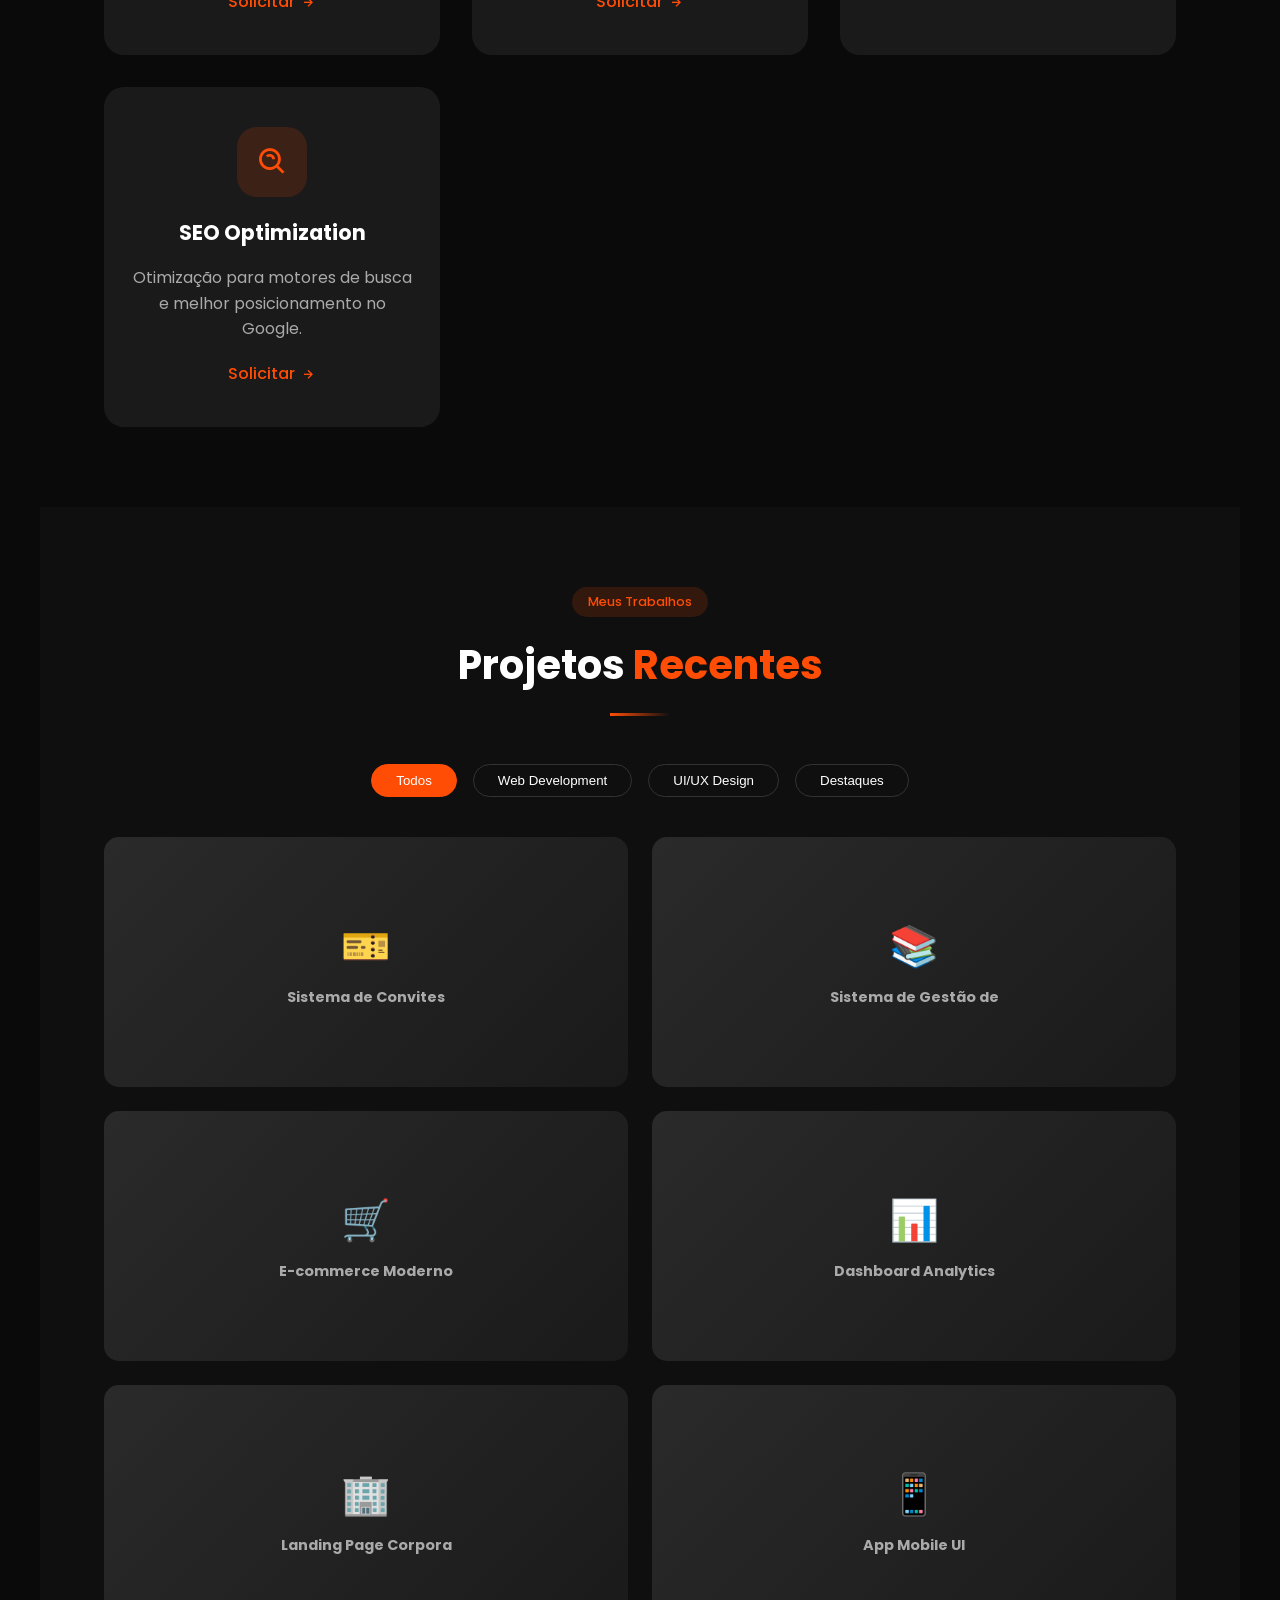
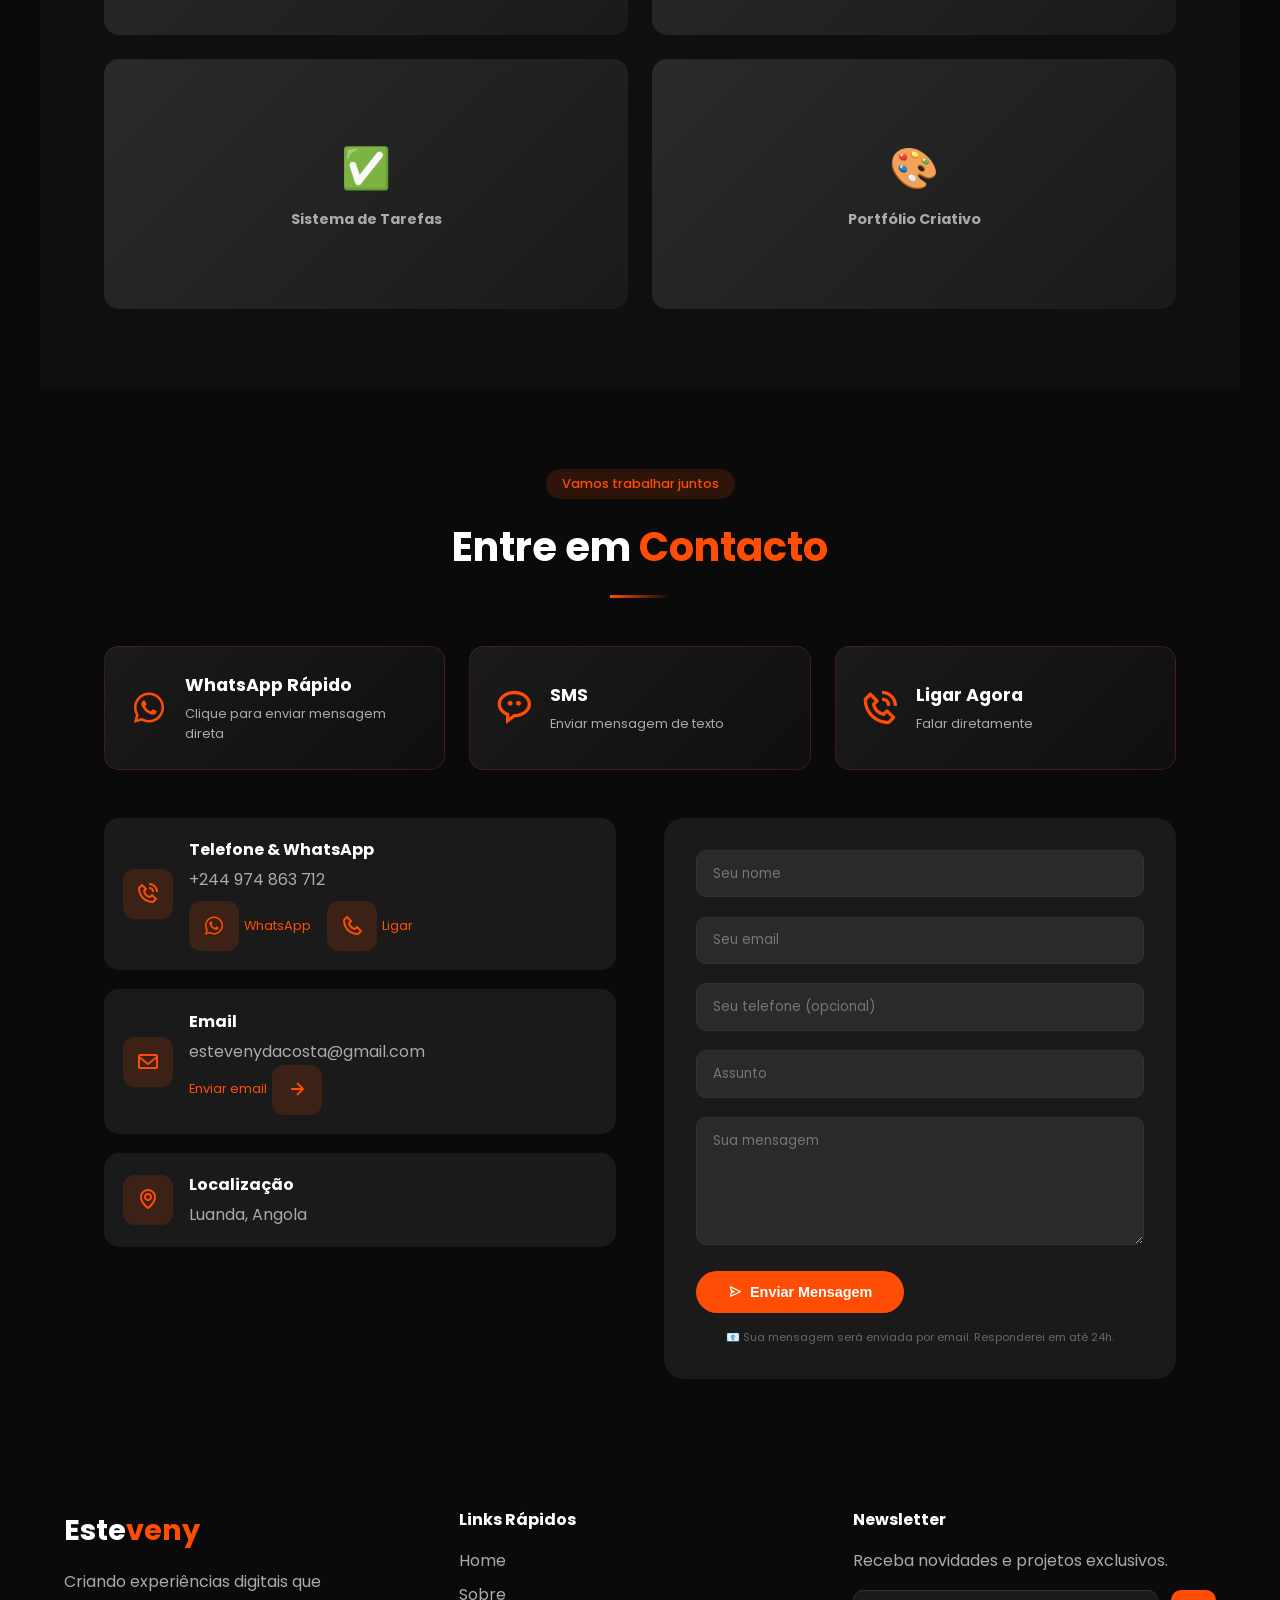
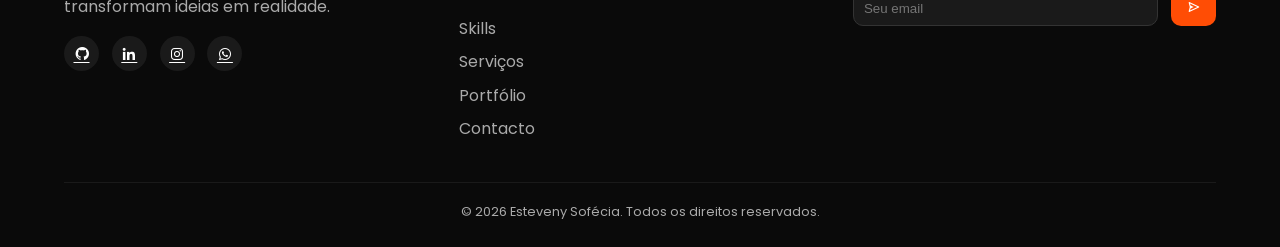
==== commit 219fd1c1: "Atualizando o meu portfolio" ====
--- a/index.html
+++ b/index.html
@@ -10,48 +10,51 @@
 </head>
 <body>
 
-    <!-- Navbar -->
-    <nav class="navbar">
-        <div class="nav-container">
-            <a href="#" class="logo">Este<span>veny</span></a>
-            <ul class="nav-links">
-                <li><a href="#home" class="nav-link active">Home</a></li>
-                <li><a href="#about" class="nav-link">Sobre</a></li>
-                <li><a href="#skills" class="nav-link">Skills</a></li>
-                <li><a href="#services" class="nav-link">Serviços</a></li>
-                <li><a href="#portfolio" class="nav-link">Portfólio</a></li>
-                <li><a href="#contact" class="nav-link">Contacto</a></li>
-            </ul>
-            <div class="menu-icon" id="menu-icon"><i class='bx bx-menu'></i></div>
-        </div>
-    </nav>
-
-    <!-- Hero Section -->
-    <section id="home" class="hero">
-        <div class="hero-content">
-            <div class="hero-badge">👋 Bem-vindo ao meu mundo</div>
-            <h1>Olá, eu sou <span class="highlight" id="typed"></span></h1>
-            <p class="subtitle">Web Developer & UI/UX Designer</p>
-            <p class="description">Crio experiências digitais elegantes, rápidas e impactantes que fazem a diferença para o seu negócio.</p>
-            <div class="hero-buttons">
-                <a href="#contact" class="btn primary"><i class='bx bx-chat'></i> Falar comigo</a>
-                <a href="#portfolio" class="btn secondary"><i class='bx bx-folder'></i> Ver projetos</a>
-            </div>
-            <div class="social-links">
-                <a href="https://github.com/EstevenySofecia" target="_blank"><i class='bx bxl-github'></i></a>
-                <a href="https://www.linkedin.com/in/esteveny-dacosta-0521702a6/" target="_blank"><i class='bx bxl-linkedin'></i></a>
-                <a href="https://www.instagram.com/iam_esteveny/" target="_blank"><i class='bx bxl-instagram'></i></a>
-                <a href="https://wa.me/244974863712" target="_blank"><i class='bx bxl-whatsapp'></i></a>
-            </div>
-        </div>
-        <div class="hero-image">
-            <div class="image-wrapper">
-                <div class="profile-img-placeholder">ES</div>
-                <div class="image-ring"></div>
-            </div>
-        </div>
-    </section>
-
+<!-- Navbar -->
+<nav class="navbar">
+    <div class="nav-container">
+        <a href="#" class="logo">Este<span>veny</span></a>
+        <ul class="nav-links">
+            <li><a href="#home" class="nav-link active">Home</a></li>
+            <li><a href="#about" class="nav-link">Sobre</a></li>
+            <li><a href="#skills" class="nav-link">Skills</a></li>
+            <li><a href="#services" class="nav-link">Serviços</a></li>
+            <li><a href="#portfolio" class="nav-link">Portfólio</a></li>
+            <li><a href="#contact" class="nav-link">Contacto</a></li>
+        </ul>
+        <div class="menu-icon" id="menu-icon"><i class='bx bx-menu'></i></div>
+    </div>
+</nav>
+
+<!-- Hero Section -->
+<section id="home" class="hero">
+    <div class="hero-content">
+        <div class="hero-badge">👋 Bem-vindo ao meu mundo</div>
+        <h1>Olá, eu sou <span class="highlight" id="typed"></span></h1>
+        <p class="subtitle">Web Developer & UI/UX Designer</p>
+        <p class="description">Crio experiências digitais elegantes, rápidas e impactantes que fazem a diferença para o seu negócio.</p>
+        <div class="hero-buttons">
+            <a href="#contact" class="btn primary"><i class='bx bx-chat'></i> Falar comigo</a>
+            <a href="#portfolio" class="btn secondary"><i class='bx bx-folder'></i> Ver projetos</a>
+        </div>
+        <div class="social-links">
+            <a href="https://github.com/EstevenySofecia" target="_blank"><i class='bx bxl-github'></i></a>
+            <a href="https://www.linkedin.com/in/esteveny-dacosta-0521702a6/" target="_blank"><i class='bx bxl-linkedin'></i></a>
+            <a href="https://www.instagram.com/iam_esteveny/" target="_blank"><i class='bx bxl-instagram'></i></a>
+            <a href="https://wa.me/244974863712" target="_blank"><i class='bx bxl-whatsapp'></i></a>
+        </div>
+    </div>
+
+    <div class="hero-image">
+        <div class="image-wrapper">
+            <div class="profile-img-placeholder">
+                <!-- ✅ TUA IMAGEM AQUI -->
+                <img src="/1000000105.jpg" alt="Esteveny" class="profile-img">
+            </div>
+            <div class="image-ring"></div>
+        </div>
+    </div>
+</section>
     <!-- About Section -->
     <section id="about" class="section">
         <div class="section-header">
--- a/Css/style.css
+++ b/Css/style.css
@@ -220,6 +220,12 @@
     position: relative;
     width: 350px;
     height: 350px;
+}
+.profile-img-placeholder img.profile-img {
+    width: 100%;
+    height: 100%;
+    object-fit: cover;
+    border-radius: 50%;
 }
 
 .profile-img-placeholder {
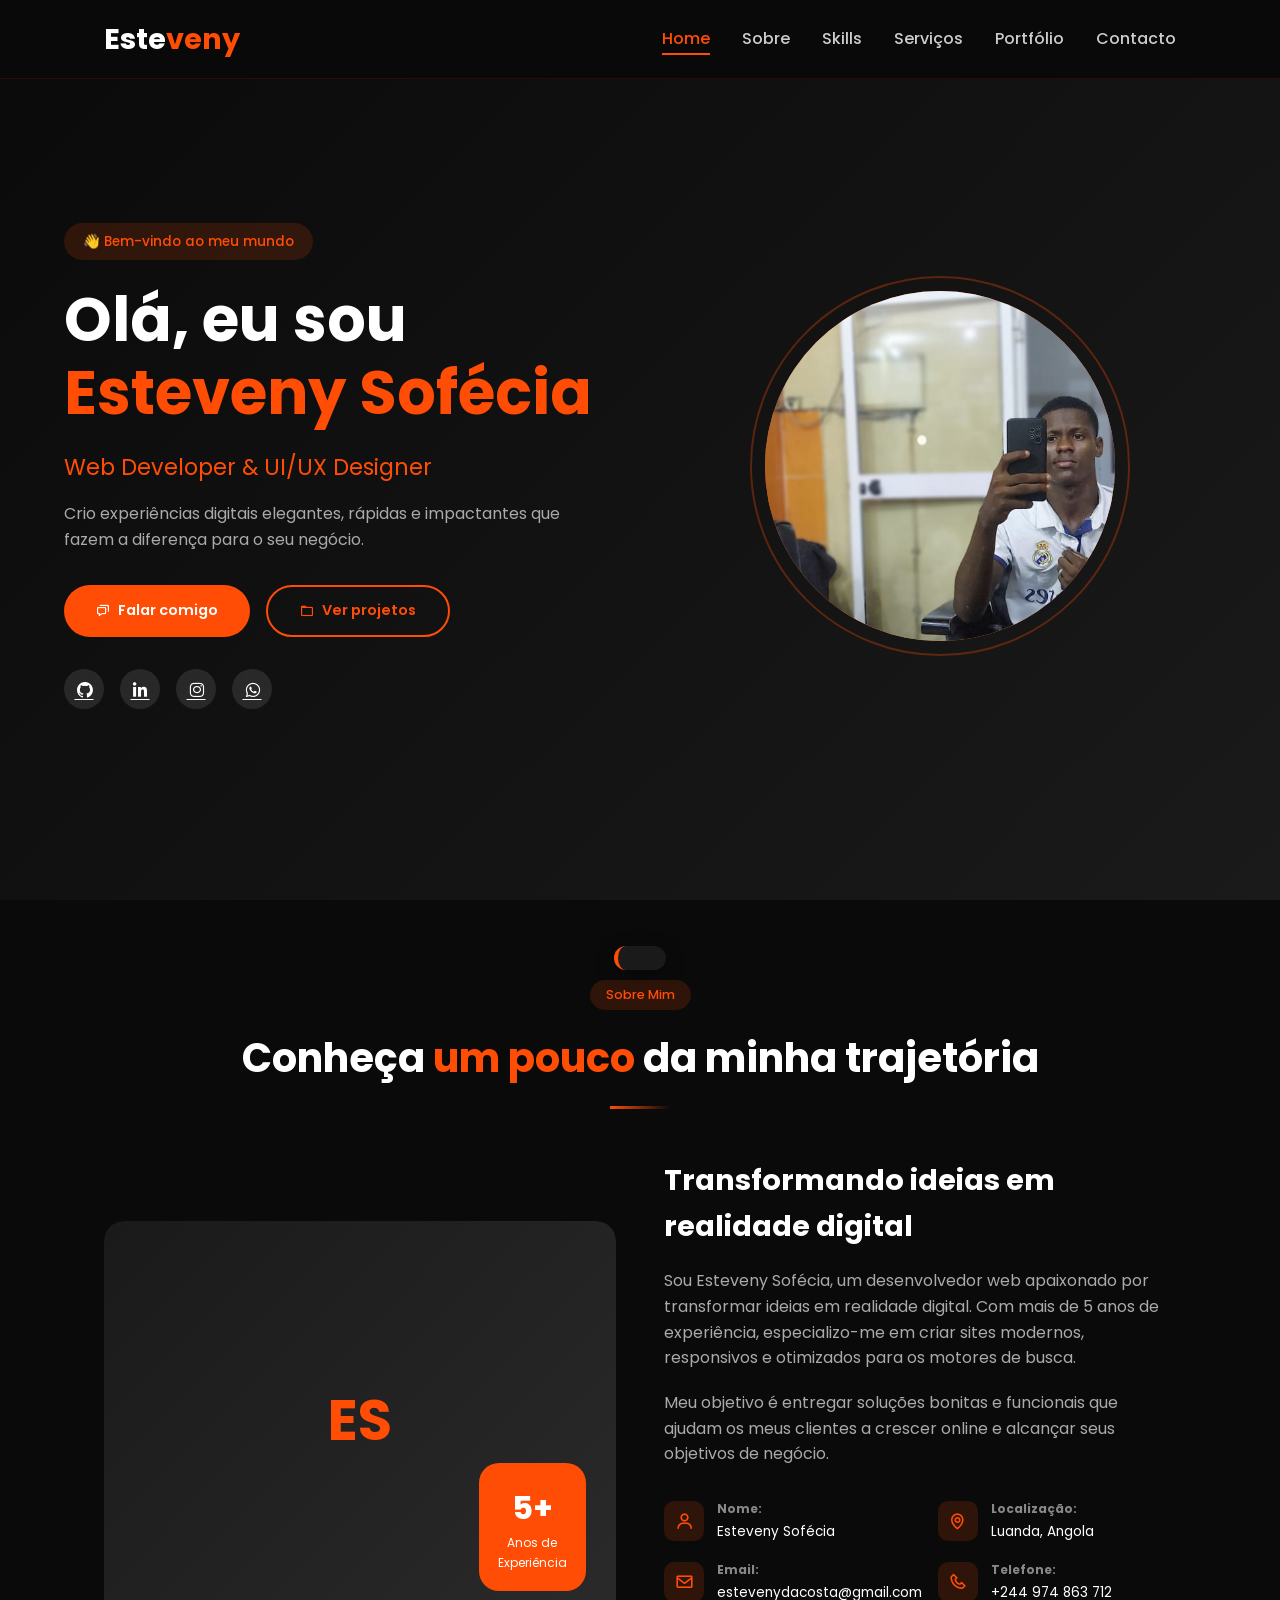
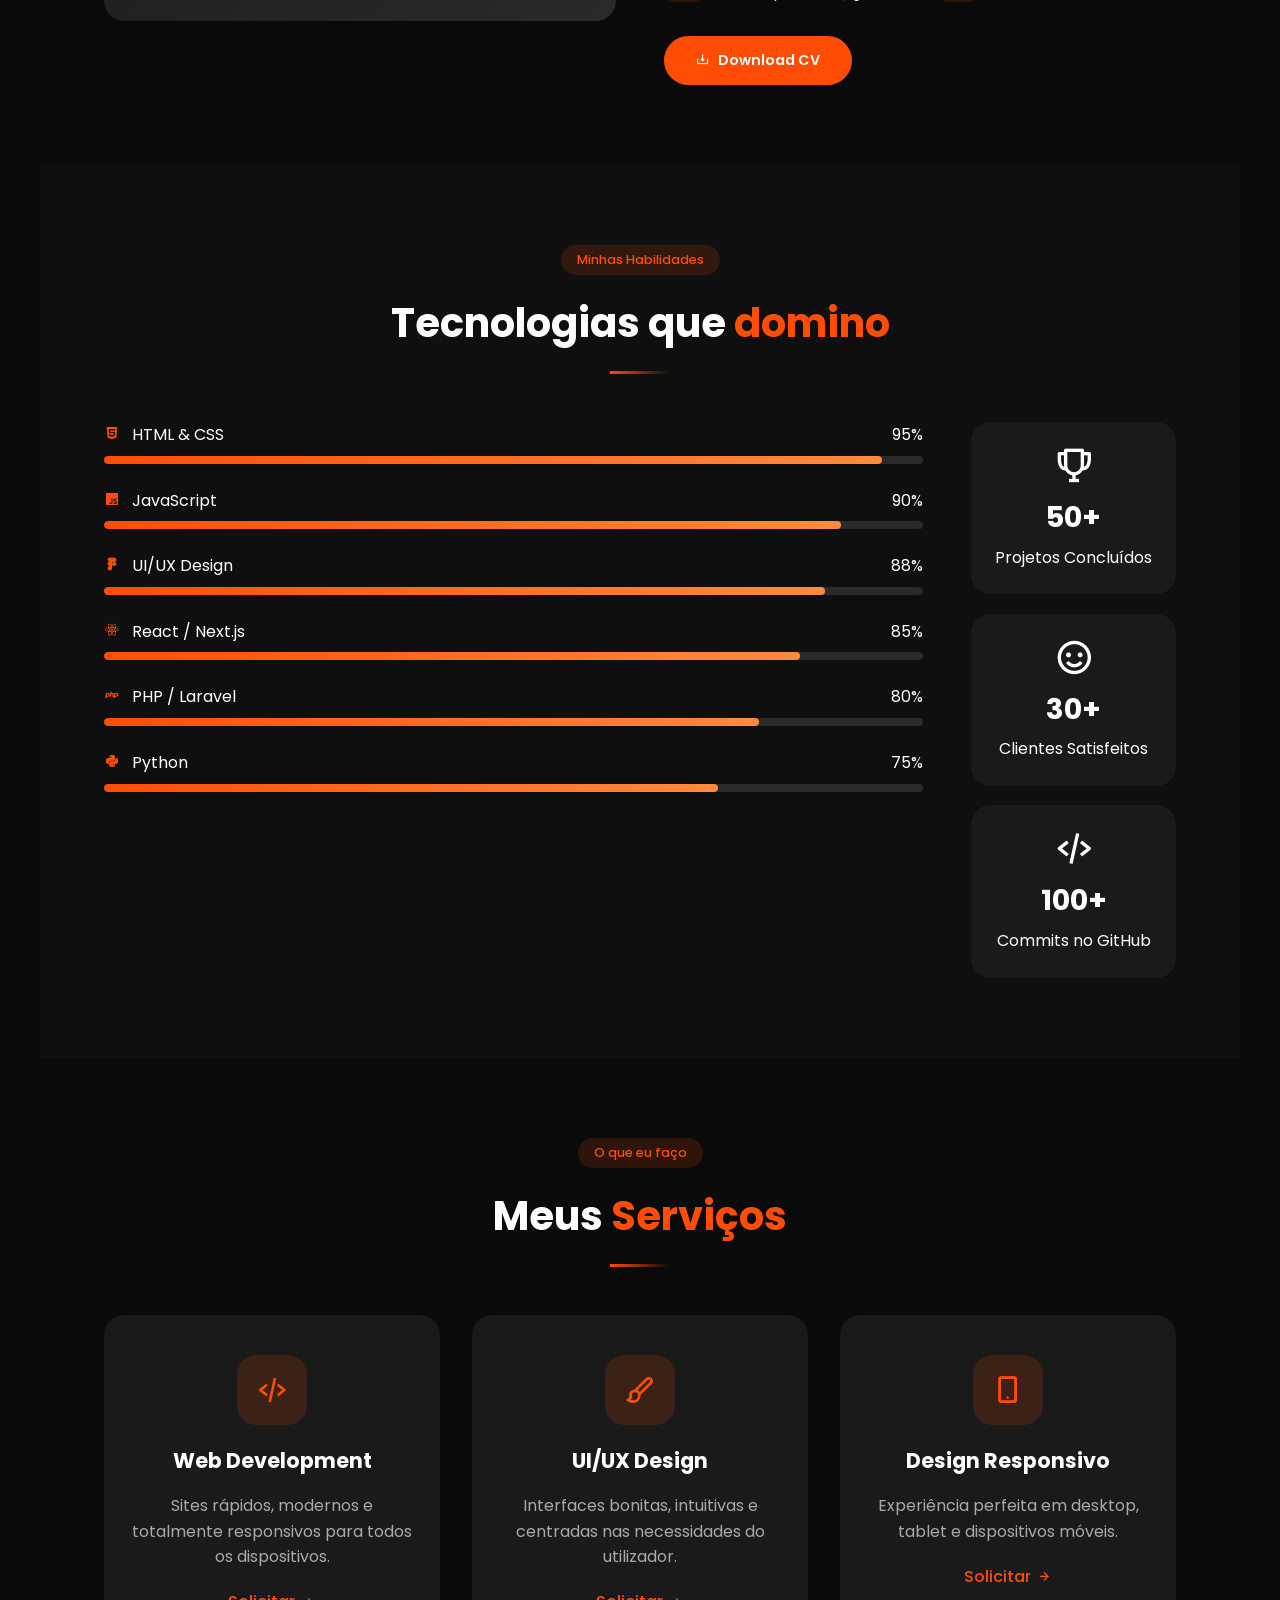
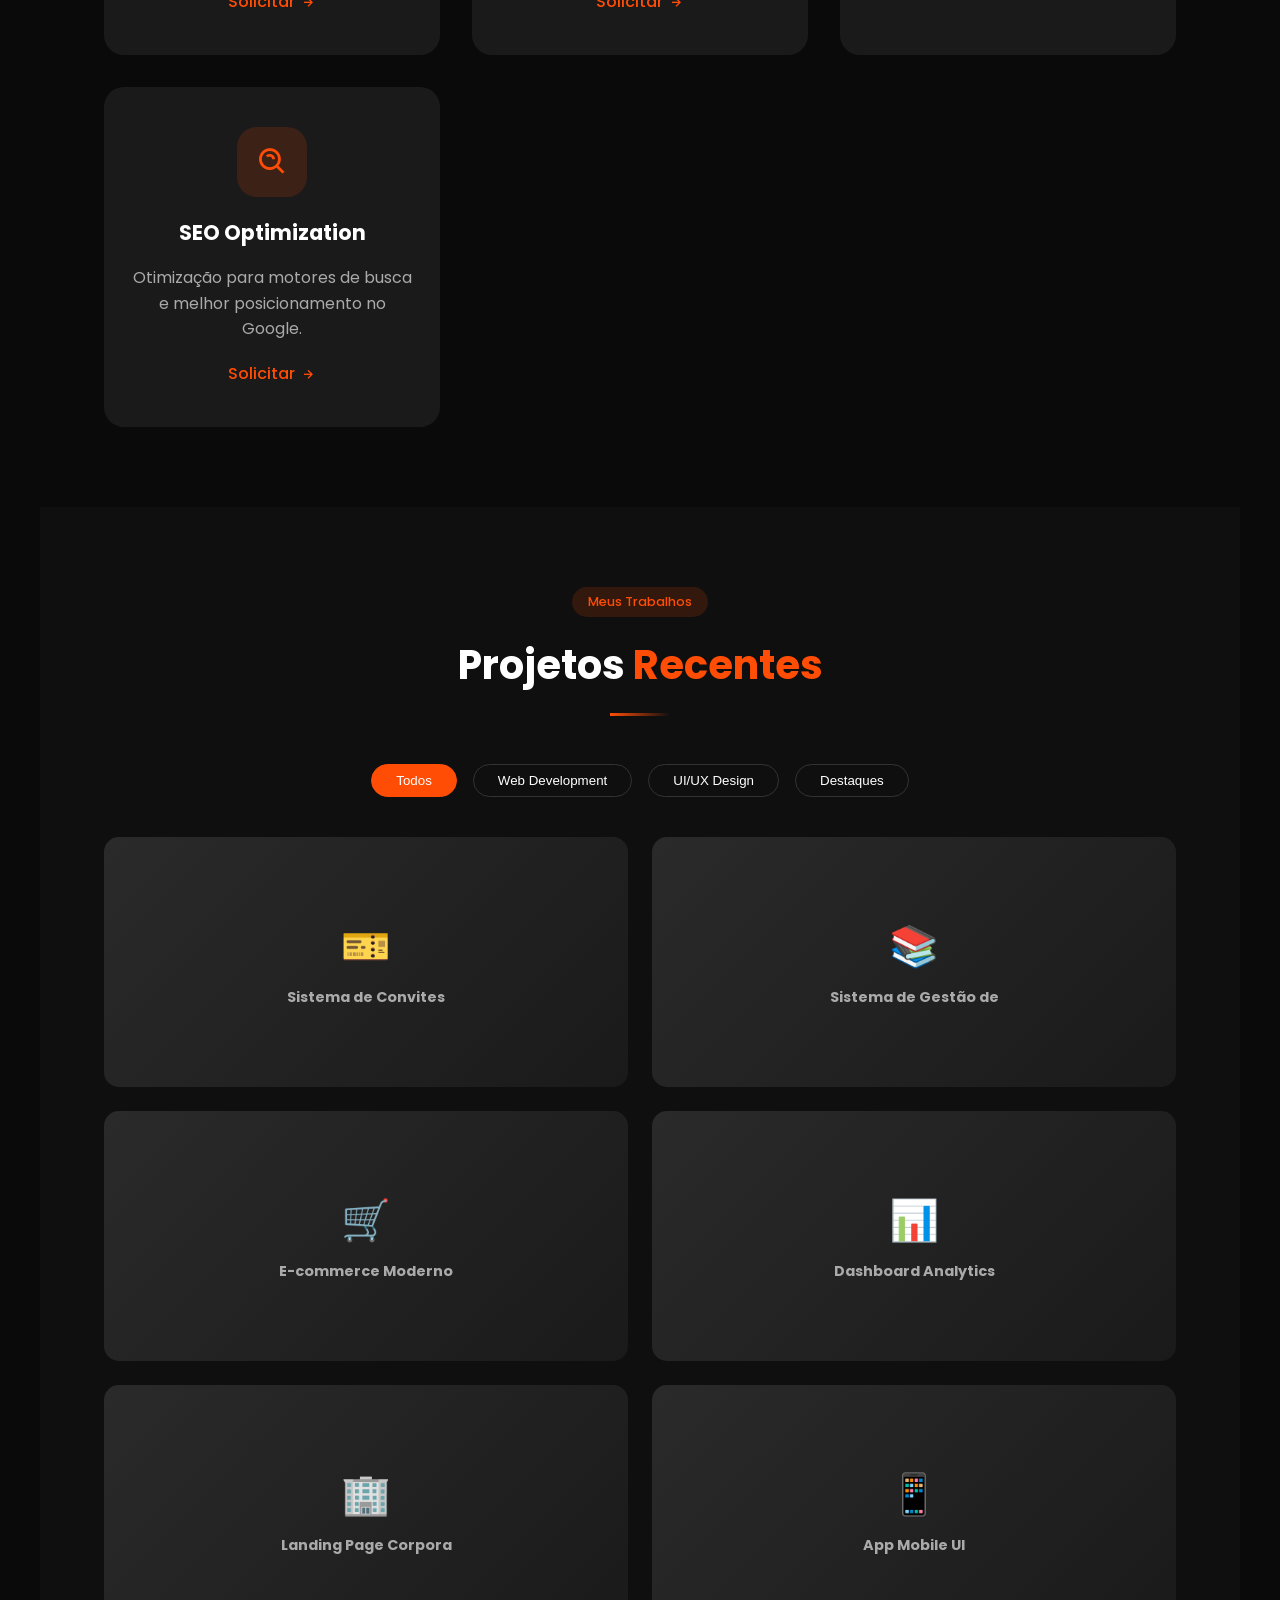
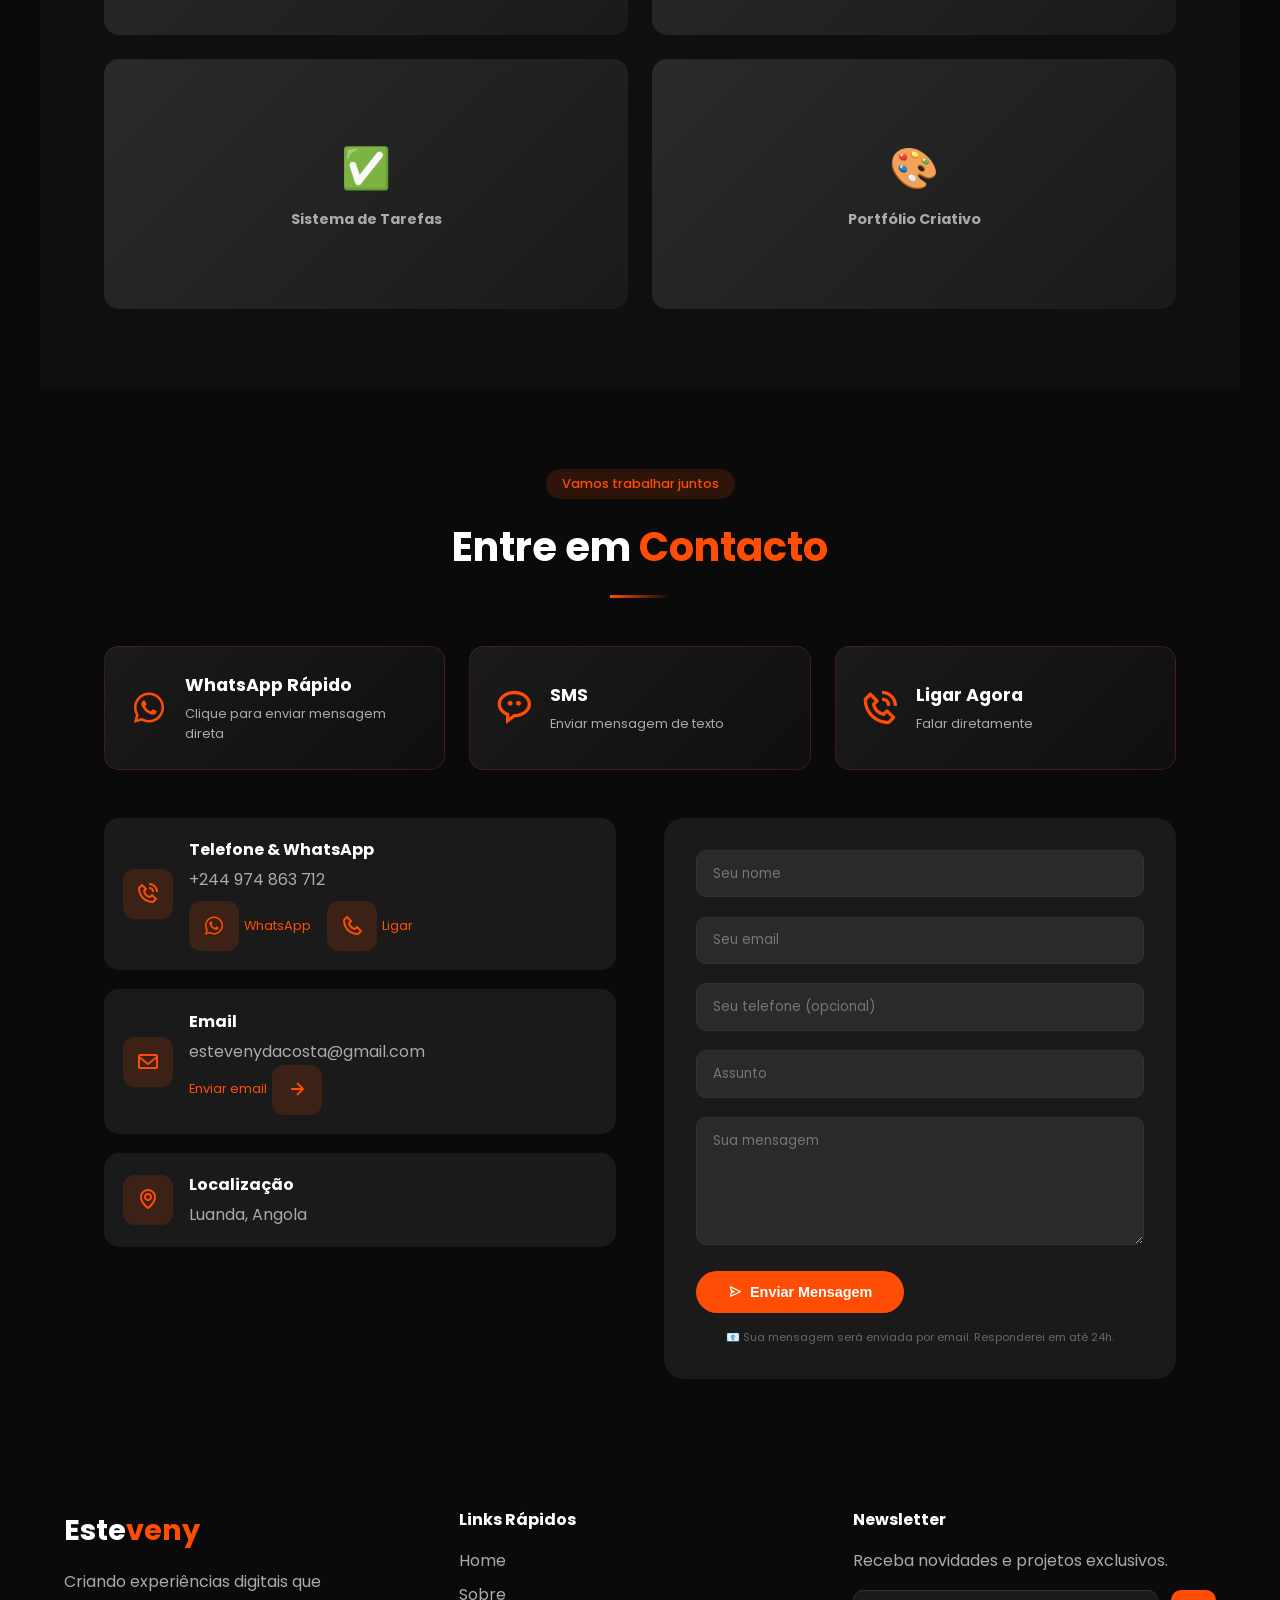
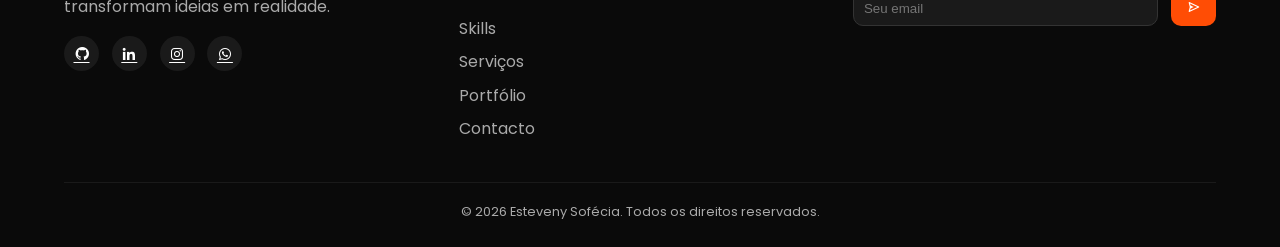
==== commit bdb9e8fc: "my perfil" ====
--- a/index.html
+++ b/index.html
@@ -49,7 +49,7 @@
         <div class="image-wrapper">
             <div class="profile-img-placeholder">
                 <!-- ✅ TUA IMAGEM AQUI -->
-                <img src="/1000000105.jpg" alt="Esteveny" class="profile-img">
+                <img src="/IMG-20231221-WA0017.jpg" alt="Esteveny" class="profile-img">
             </div>
             <div class="image-ring"></div>
         </div>
